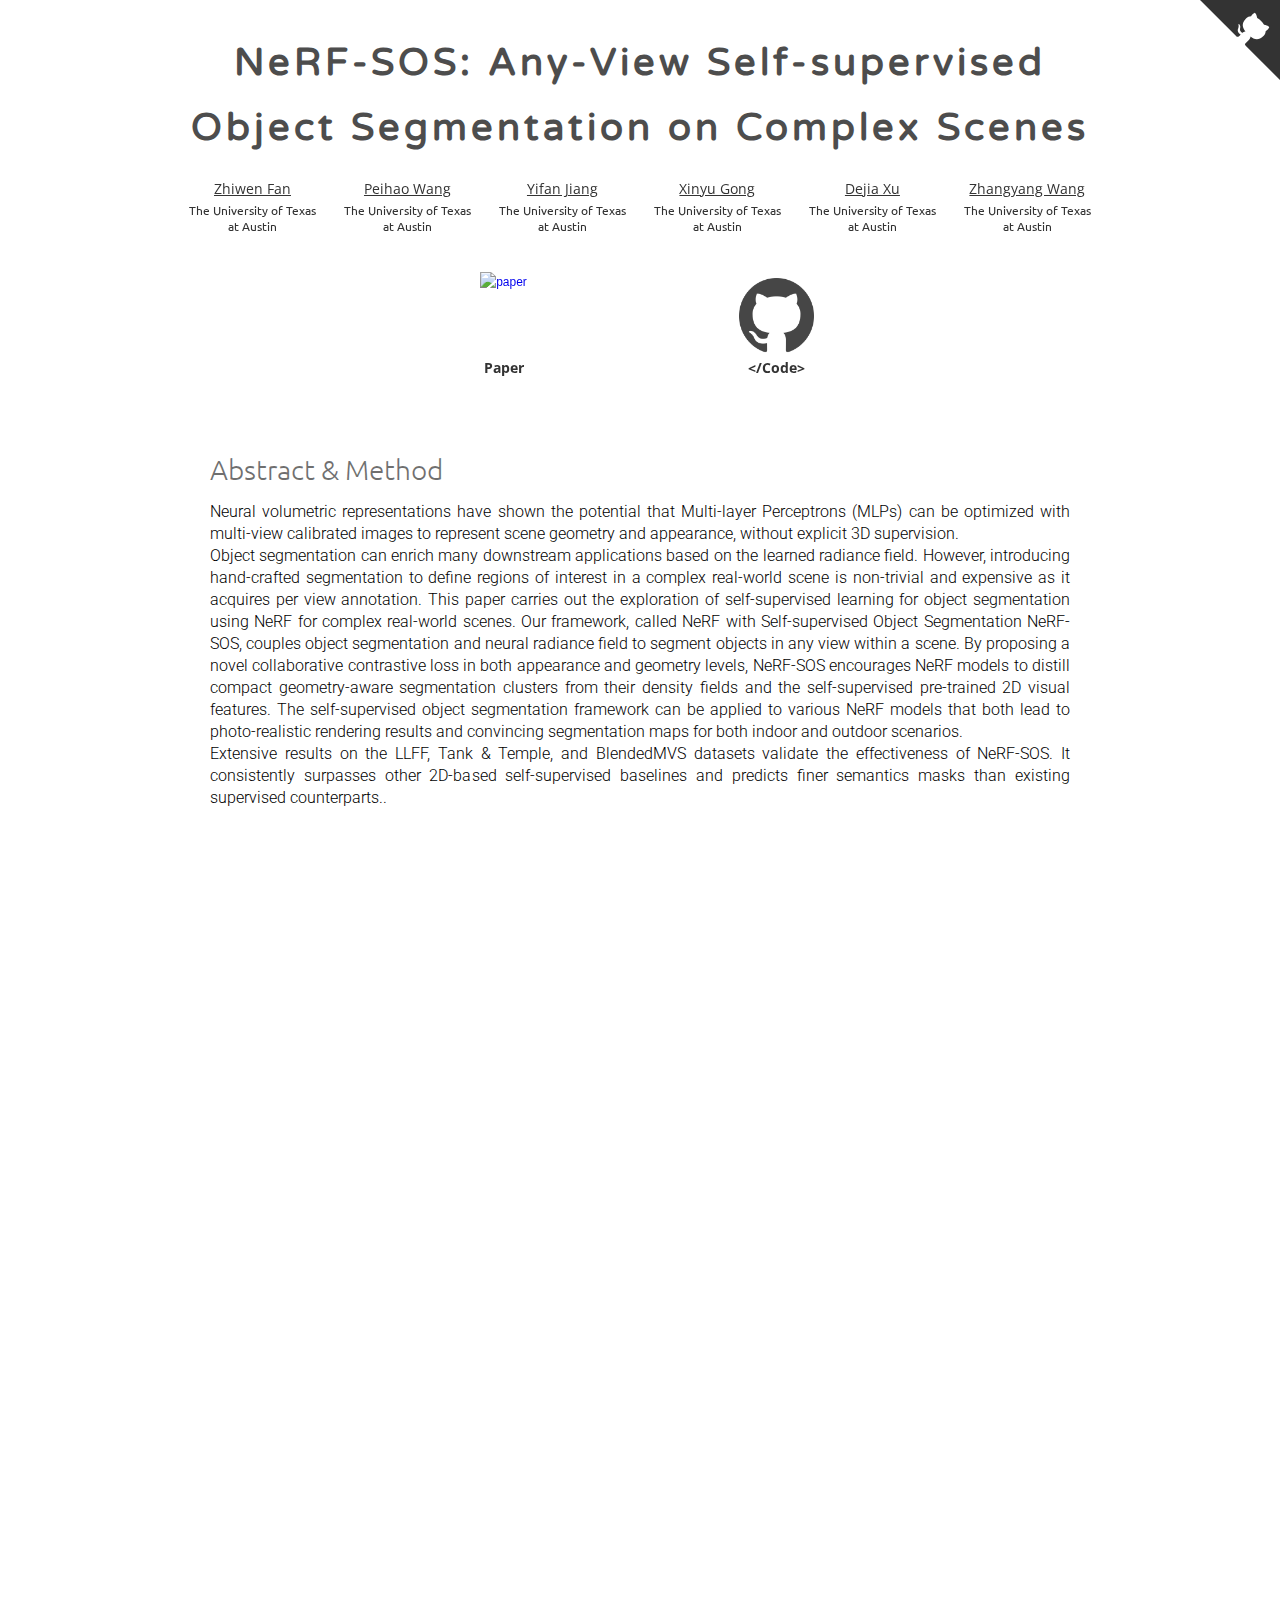
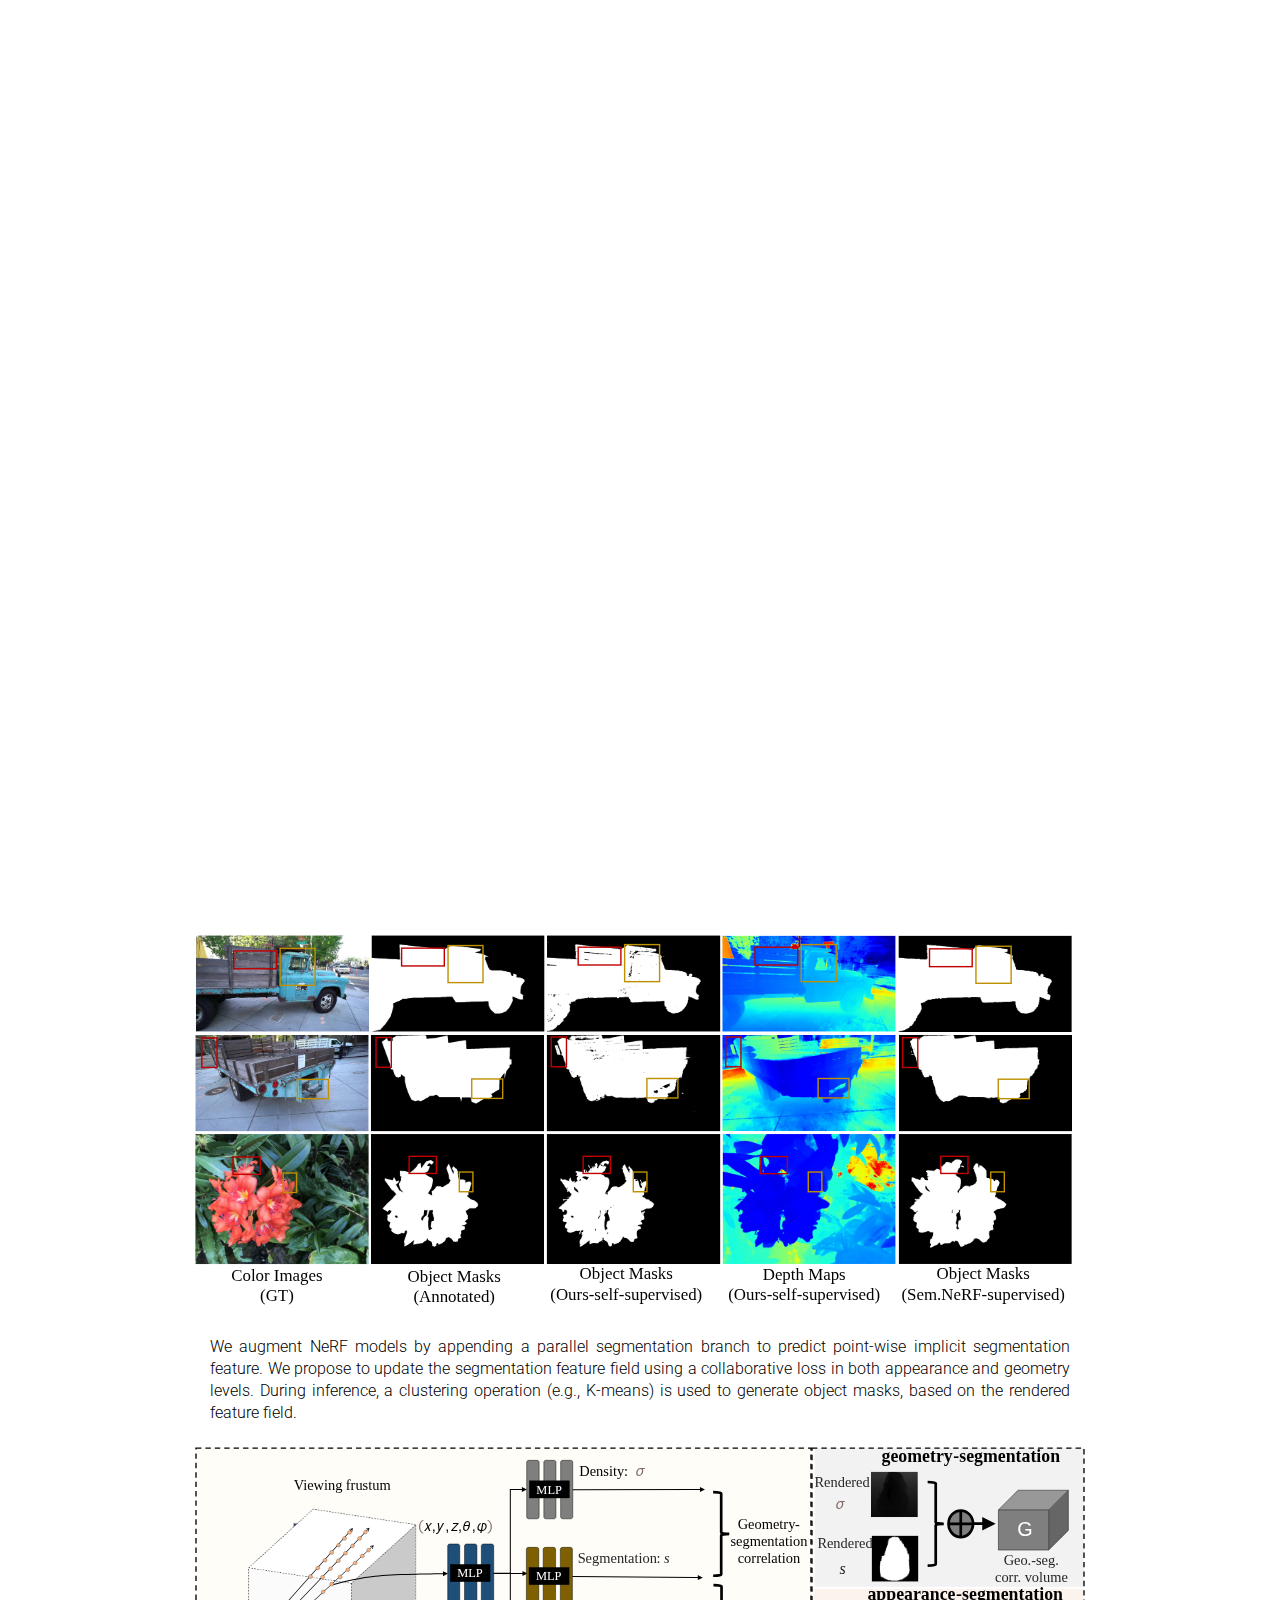
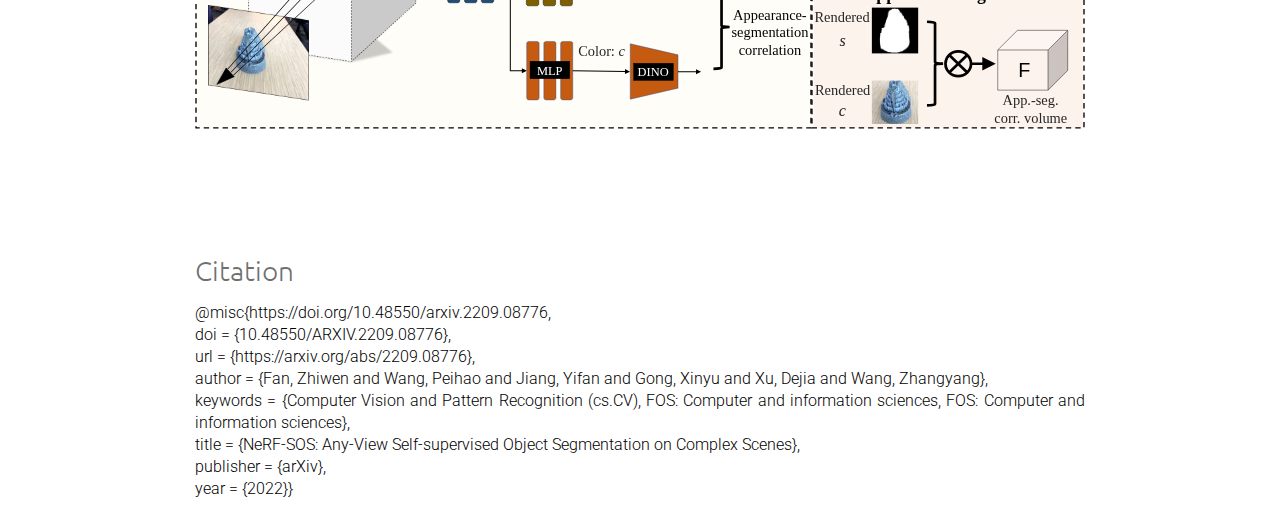
==== index.html @ 66489b27 "Add files via upload" ====
<!DOCTYPE html>
<!-- saved from url=(0034)https://www.matthewtancik.com/nerf -->
<html data-wf-domain="www.matthewtancik.com" data-wf-page="5e6fb768456f961381500a5f"
  data-wf-site="51e0d73d83d06baa7a00000f"
  class="w-mod-js w-mod-ix wf-opensans-n6-active wf-opensans-n8-active wf-opensans-n4-active wf-opensans-n7-active wf-opensans-n3-active wf-ubuntu-n4-active wf-ubuntu-n3-active wf-varelaround-n4-active wf-roboto-n3-active wf-roboto-n4-active wf-lato-n4-active wf-montserrat-n3-active wf-montserrat-n7-active wf-montserrat-n8-active wf-montserrat-n6-active wf-montserrat-n5-active wf-montserrat-n2-active wf-montserrat-n4-active wf-montserrat-n1-active wf-montserrat-n9-active wf-ubuntu-n7-active wf-roboto-n5-active wf-lato-n3-active wf-lato-i4-active wf-lato-i3-active wf-lato-i1-active wf-lato-n1-active wf-opensans-i6-active wf-opensans-i7-active wf-opensans-i3-active wf-opensans-i4-active wf-opensans-i8-active wf-ubuntu-i4-active wf-ubuntu-i7-active wf-ubuntu-i3-active wf-bungeeoutline-n4-active wf-bungeeshade-n4-active wf-ubuntu-i5-active wf-lato-i7-active wf-montserrat-i2-active wf-montserrat-i1-active wf-montserrat-i5-active wf-montserrat-i6-active wf-montserrat-i4-active wf-montserrat-i3-active wf-montserrat-i8-active wf-montserrat-i9-active wf-montserrat-i7-active wf-changaone-i4-active wf-lato-n7-active wf-lato-i9-active wf-lato-n9-active wf-changaone-n4-active wf-ubuntu-n5-active wf-active">

<head>
  <script
    src="https://code.jquery.com/jquery-3.1.1.min.js"
    integrity="sha256-hVVnYaiADRTO2PzUGmuLJr8BLUSjGIZsDYGmIJLv2b8="
    crossorigin="anonymous"></script>
    <script src="https://cdnjs.cloudflare.com/ajax/libs/semantic-ui/2.4.1/semantic.min.js" integrity="sha512-dqw6X88iGgZlTsONxZK9ePmJEFrmHwpuMrsUChjAw1mRUhUITE5QU9pkcSox+ynfLhL15Sv2al5A0LVyDCmtUw==" crossorigin="anonymous" referrerpolicy="no-referrer"></script>
    <link rel="stylesheet" href="https://cdnjs.cloudflare.com/ajax/libs/semantic-ui/2.4.1/semantic.min.css" integrity="sha512-8bHTC73gkZ7rZ7vpqUQThUDhqcNFyYi2xgDgPDHc+GXVGHXq+xPjynxIopALmOPqzo9JZj0k6OqqewdGO3EsrQ==" crossorigin="anonymous" referrerpolicy="no-referrer" />
    <meta http-equiv="Content-Type" content="text/html; charset=UTF-8">
  <style>
    .wf-force-outline-none[tabindex="-1"]:focus {
      outline: none;
    }



  </style>
  <meta property="og:type" content="website">
  <meta content="summary_large_image" name="twitter:card">
  <meta content="width=device-width, initial-scale=1" name="viewport">
  <link href="./NeRF-SOS/matthewtancik.webflow.61cd4525b.min.css" rel="stylesheet"
    type="text/css">
  <script src="./NeRF-SOS/ga.js.下载"></script>
  <script src="./NeRF-SOS/webfont.js.下载" type="text/javascript"></script>
  <link rel="stylesheet" href="./NeRF-SOS/css" media="all">
  <script
    type="text/javascript">WebFont.load({ google: { families: ["Lato:100,100italic,300,300italic,400,400italic,700,700italic,900,900italic", "Montserrat:100,100italic,200,200italic,300,300italic,400,400italic,500,500italic,600,600italic,700,700italic,800,800italic,900,900italic", "Ubuntu:300,300italic,400,400italic,500,500italic,700,700italic", "Open Sans:300,300italic,400,400italic,600,600italic,700,700italic,800,800italic", "Changa One:400,400italic", "Varela Round:400", "Bungee Shade:regular", "Roboto:300,regular,500", "Bungee Outline:regular"] } });</script>
  <!--[if lt IE 9]><script src="https://cdnjs.cloudflare.com/ajax/libs/html5shiv/3.7.3/html5shiv.min.js" type="text/javascript"></script><![endif]-->
  <script
    type="text/javascript">!function (o, c) { var n = c.documentElement, t = " w-mod-"; n.className += t + "js", ("ontouchstart" in o || o.DocumentTouch && c instanceof DocumentTouch) && (n.className += t + "touch") }(window, document);</script>
  <link href="./NeRF-SOS/ut.png"
    rel="shortcut icon" type="image/x-icon">
  <link href="https://y7v4p6k4.ssl.hwcdn.net/51db7fcf29a6f36b2a000001/51e06d302f5394c87600002a_webclip-comet.png"
    rel="apple-touch-icon">
  <script
    type="text/javascript">var _gaq = _gaq || []; _gaq.push(['_setAccount', 'UA-46779055-1'], ['_trackPageview']); (function () { var ga = document.createElement('script'); ga.src = ('https:' == document.location.protocol ? 'https://ssl' : 'http://www') + '.google-analytics.com/ga.js'; var s = document.getElementsByTagName('script')[0]; s.parentNode.insertBefore(ga, s); })();</script>
  <style>
    .wf-loading * {
      opacity: 0;
    }

  </style>

</head>

<body data-new-gr-c-s-check-loaded="14.1052.0" data-gr-ext-installed="">
  <div class="github_logo w-embed"><a href="https://github.com/VITA-Group/NeRF-SOS" class="github-corner"
      aria-label="View source on Github">
      <svg width="80" height="80" viewBox="0 0 250 250"
        style="fill:#333333; color:#fff; position: absolute; top: 0; border: 0; right: 0;" aria-hidden="true">
        <defs>
          <mask id="octomask">
            <path fill="white" d="M0,0 L115,115 L130,115 L142,142 L250,250 L250,0 Z"></path>
            <path fill="black"
              d="M128.3,109.0 C113.8,99.7 119.0,89.6 119.0,89.6 C122.0,82.7 120.5,78.6 120.5,78.6 C119.2,72.0 123.4,76.3 123.4,76.3 C127.3,80.9 125.5,87.3 125.5,87.3 C122.9,97.6 130.6,101.9 134.4,103.2"
              style="transform-origin: 130px 106px;" class="octo-arm"></path>
            <path
              d="M115.0,115.0 C114.9,115.1 118.7,116.5 119.8,115.4 L133.7,101.6 C136.9,99.2 139.9,98.4 142.2,98.6 C133.8,88.0 127.5,74.4 143.8,58.0 C148.5,53.4 154.0,51.2 159.7,51.0 C160.3,49.4 163.2,43.6 171.4,40.1 C171.4,40.1 176.1,42.5 178.8,56.2 C183.1,58.6 187.2,61.8 190.9,65.4 C194.5,69.0 197.7,73.2 200.1,77.6 C213.8,80.2 216.3,84.9 216.3,84.9 C212.7,93.1 206.9,96.0 205.4,96.6 C205.1,102.4 203.0,107.8 198.3,112.5 C181.9,128.9 168.3,122.5 157.7,114.1 C157.9,116.9 156.7,120.9 152.7,124.9 L141.0,136.5 C139.8,137.7 141.6,141.9 141.8,141.8 Z"
              fill="black" class="octo-body"></path>
          </mask>
        </defs>
        <rect class="filler" width="100%" height="100%" mask="url(#octomask)"></rect>
      </svg></a>
    <style>
      .github-corner:hover .octo-arm {
        animation: octocat-wave 560ms ease-in-out
      }

      @keyframes octocat-wave {

        0%,
        100% {
          transform: rotate(0)
        }

        20%,
        60% {
          transform: rotate(-25deg)
        }

        40%,
        80% {
          transform: rotate(10deg)
        }
      }

      @media (max-width:500px) {
        .github-corner:hover .octo-arm {
          animation: none
        }

        .github-corner .octo-arm {
          animation: octocat-wave 560ms ease-in-out
        }
      }
    </style>
  </div>
  <div class="section hero nerf-_v2 wf-section">
    <div class="container-2 nerf_header_v2 w-container">
      <h1 class="nerf_title_v2" style="font-size: 3.2em">NeRF-SOS: Any-View Self-supervised Object Segmentation on Complex Scenes</h1>
    </br>
      <!-- <h1 class="nerf_subheader_v2">NeRF-SOS: Any-View Self-supervised Object Segmentation on Complex Scenes</h1> -->
      <!-- <h1 class="eccv_label">ECCV 2020 Oral - Best Paper Honorable Mention</h1> -->
      <div class="nerf_authors_list_single w-row">
        <div class="w-col w-col-2 w-col-small-4 w-col-tiny-6"><a href="https://zhiwenfan.github.io/" target="_blank"
            class="nerf_authors_v2">Zhiwen Fan<span class="text-span_nerf_star"></span><span
              class="superscript text-span_nerf"></span></a></div>
        <div class="w-col w-col-2 w-col-small-4 w-col-tiny-6"><a href="https://peihaowang.github.io//" target="_blank"
          class="nerf_authors_v2">Peihao Wang<span class="text-span_nerf_star"></span><span
            class="superscript text-span_nerf"></span></a></div>
        <div class="column w-col w-col-2 w-col-small-4 w-col-tiny-6"><a href="https://yifanjiang.net//"
            target="_blank" class="nerf_authors_v2">Yifan Jiang<span class="text-span_nerf_star"></span><span
              class="superscript text-span_nerf"></span></a></div>
        <div class="w-col w-col-2 w-col-small-4 w-col-tiny-6"><a href="https://gongxinyuu.github.io/" target="_blank"
            class="nerf_authors_v2">Xinyu Gong<span class="text-span_nerf"></span><span
              class="superscript"></span></a></div>
        <div class="w-col w-col-2 w-col-small-4 w-col-tiny-6"><a href="https://ir1d.github.io/" target="_blank"
            class="nerf_authors_v2">Dejia Xu<span class="text-span_nerf"></span></a></div>
        <div class="w-col w-col-2 w-col-small-4 w-col-tiny-6"><a
            href="https://vita-group.github.io/" target="_blank"
            class="nerf_authors_v2">Zhangyang Wang<span class="text-span_nerf"></span></a></div>
      </div>
      <div class="columns-6 w-row">
        <div class="nerf_mobile_col_inst w-col w-col-4 w-col-small-4 w-col-tiny-4">
          <div class="nerf_mobile_inst"><span class="text-span_nerf">1 </span>The University of Texas at Austin</div>
        </div>
        <div class="nerf_mobile_col_inst w-col w-col-4 w-col-small-4 w-col-tiny-4">
          <div class="nerf_mobile_inst"><span class="text-span_nerf">2</span> The University of Texas at Austin</div>
        </div>
        <div class="nerf_mobile_col_inst w-col w-col-4 w-col-small-4 w-col-tiny-4">
          <div class="nerf_mobile_inst"><span class="text-span_nerf">3 </span>The University of Texas at Austin</div>
        </div>
      </div>
      <div class="nerf_authors_list_single nerf_authors_affiliation w-row">
        <div class="w-col w-col-2">
          <h1 class="nerf_affiliation_v2">The University of Texas at Austin</h1>
        </div>
        <div class="column w-col w-col-2">
          <h1 class="nerf_affiliation_v2">The University of Texas at Austin</h1>
        </div>
        <div class="w-col w-col-2">
          <h1 class="nerf_affiliation_v2">The University of Texas at Austin</h1>
        </div>
        <div class="w-col w-col-2">
          <h1 class="nerf_affiliation_v2">The University of Texas at Austin</h1>
        </div>
        <div class="w-col w-col-2">
          <h1 class="nerf_affiliation_v2">The University of Texas at Austin</h1>
        </div>
        <div class="w-col w-col-2">
          <h1 class="nerf_affiliation_v2">The University of Texas at Austin</h1>
        </div>
      </div>
      <div class="link_column_nerf_v2 w-row">
        <div class="w-col w-col-6 w-col-small-6 w-col-tiny-6"><a href="https://arxiv.org/abs/2209.08776"
            class="link-block w-inline-block"><img
              src="./NeRF-SOS/5cab99df4998decfbf9e218e_paper-01.png" alt="paper"
              sizes="(max-width: 479px) 12vw, (max-width: 767px) 7vw, (max-width: 991px) 41.8515625px, 56.6953125px"
              srcset="https://uploads-ssl.webflow.com/51e0d73d83d06baa7a00000f/5cab99df4998decfbf9e218e_paper-01-p-500.png 500w, https://uploads-ssl.webflow.com/51e0d73d83d06baa7a00000f/5cab99df4998decfbf9e218e_paper-01.png 672w"
              class="paper_img image-8_nerf"></a></div>
        <div class="w-col w-col-6 w-col-small-6 w-col-tiny-6"><a href="https://github.com/VITA-Group/NeRF-SOS" target="_blank"
            class="link-block w-inline-block"><img
              src="./NeRF-SOS/5cae3b53b42ebb3dd4175a82_68747470733a2f2f7777772e69636f6e66696e6465722e636f6d2f646174612f69636f6e732f6f637469636f6e732f313032342f6d61726b2d6769746875622d3235362e706e67.png"
              alt="paper" class="paper_img image-8 github_icon_nerf_v2"></a></div>
        <!-- <div class="column-2 w-col w-col-4 w-col-small-4 w-col-tiny-4"><a
            href="https://drive.google.com/drive/folders/128yBriW1IG_3NJ5Rp7APSTZsJqdJdfc1?usp=sharing" target="_blank"
            class="link-block w-inline-block"><img
              src="./NeRF-SOS/5e7136849ee3b0a0c6a95151_database.svg" alt="paper"
              class="paper_img image-8_nerf nerf_db_icon"></a></div> -->
      </div>
      <div class="paper_code_nerf w-row">
        <div class="w-col w-col-6 w-col-small-46 w-col-tiny-6">
          <div class="text-block-2"><strong class="bold-text-nerf_v2">Paper</strong></div>
        </div>
        <div class="w-col w-col-6 w-col-small-6 w-col-tiny-6">
          <div class="text-block-2"><strong class="bold-text-nerf_v2">&lt;/Code&gt;</strong></div>
        </div>
        <!-- <div class="w-col w-col-4 w-col-small-4 w-col-tiny-4">
          <div class="text-block-2"><strong class="bold-text-nerf_v2">Data</strong></div>
        </div> -->
      </div>

  <div data-anchor="slide1" class="section nerf_section">
    <div class="w-container" style="margin-top: 3em">
      <h2 class="grey-heading_nerf">Abstract &amp; Method</h2>
      <p class="paragraph-3 nerf_text" style="color:#000000">Neural volumetric representations have shown the potential that Multi-layer Perceptrons (MLPs) can be optimized with multi-view calibrated  images to represent scene geometry and appearance, without explicit 3D supervision. <br>
         Object segmentation can enrich many downstream applications based on the learned radiance field. However, introducing hand-crafted segmentation to define regions of interest in a complex real-world scene is non-trivial and expensive as it acquires per view annotation. This paper carries out the exploration of self-supervised learning for object segmentation using NeRF for complex real-world scenes. Our framework, called NeRF with Self-supervised Object Segmentation NeRF-SOS, couples object segmentation and neural radiance field to segment objects in any view within a scene. By proposing a novel collaborative contrastive loss in both appearance and geometry levels, NeRF-SOS encourages NeRF models to distill compact geometry-aware segmentation clusters from their density fields and the self-supervised pre-trained 2D visual features. The self-supervised object segmentation framework can be applied to various NeRF models that both lead to photo-realistic rendering results and convincing segmentation maps for both indoor and outdoor scenarios.
         <br>
         Extensive results on the LLFF, Tank & Temple, and BlendedMVS datasets validate the effectiveness of NeRF-SOS. It consistently surpasses other 2D-based self-supervised baselines and predicts finer semantics masks than existing supervised counterparts..</p>

          <div class="ui four column grid">
            <div class="row">
              <div class="column"><video
                      src="./NeRF-SOS/videos/flower_rgb.mp4" width="100%"
                      loop autoplay muted playsinline></video></div>
              <div class="column"><video
                      src="./NeRF-SOS/videos/flower_seg.mp4" width="100%"
                      loop autoplay muted playsinline></video></div>
              <div class="column"><video
                      src="./NeRF-SOS/videos/fortress_rgb.mp4" width="100%"
                      loop autoplay muted playsinline></video></div>
              <div class="column"><video
                      src="./NeRF-SOS/videos/fortress_seg.mp4" width="100%"
                      loop autoplay muted playsinline></video></div>
          </div>

          <!-- <div class="ui five column grid">
            <div class="center aligned row" style="font-size: 1.2em;">
                <div class="column" style="color:#000000"><b>Ours</b></div>
                <div class="column" style="color:#000000" >Style3D</div>
                <div class="column" style="color:#000000">Perceptual Loss</div>
                <div class="column" style="color:#000000">MCCNet</div>
                <div class="column" style="color:#000000">ReReVST</div> -->

             <!-- <div class="row">
              <div class="column"><video
                      src="./NeRF-SOS/videos/truck_rgb.mp4" width="100%"
                      loop autoplay muted playsinline></video></div>
              <div class="column"><video
                        src="./NeRF-SOS/videos/truck_seg.mp4" width="100%"
                        loop autoplay muted playsinline></video></div>
            </div> -->
        <!-- </div> -->
          <div class="nerf_pipeline_cols w-col w-col-12 w-col-tiny-tiny-stack"><img
            src="./NeRF-SOS/teaser.svg"
            sizes="(max-width: 479px) 92vw, (max-width: 767px) 94vw, (max-width: 991px) 465.328125px, 606.6640625px"
            alt="" class="nerf_volume_pipeline"></div>

      <p class="paragraph-3 nerf_text" style="color:#000000">We augment NeRF models by appending a parallel segmentation
        branch to predict point-wise implicit segmentation feature. We propose to update the segmentation
        feature field using a collaborative loss in both appearance and geometry levels. During inference, a
        clustering operation (e.g., K-means) is used to generate object masks, based on the rendered feature
        field.</p>
      <div class="columns-5 w-row">
        <div class="nerf_pipeline_cols w-col w-col-12 w-col-tiny-tiny-stack"><img
            src="./NeRF-SOS/arc.svg"
            sizes="(max-width: 679px) 142vw "
            alt="" class="nerf_volume_pipeline"></div>
      </div>
      <!-- <p class="paragraph-3 nerf_text" style="color:#000000">We introduce a Style Implicit Module (SIM) to the ordinary implicit representation, -->
        <!-- and coin the later one as Content Implicit Module (CIM) in our framework. During the training process, the stylized -->
        <!-- information and content scene are encoded as one continuous representation, and then fused by another Amalgamation Module (AM). </p> -->
    </div>
  </div>
  <!-- <div class="white_section_nerf wf-section">
    <div class="w-container">
      <h2 class="grey-heading_nerf" style="margin-top: 3em">Results</h2>
      <p class="paragraph-3 nerf_text nerf_results_text" style="color:#000000">Here are stylization results on NeRF-Synthetic and LLFF datasets.
        We can see NeRF-SOS generates faithful and view-consistent results for new viewpoints, with rich textures across scenes and styles.</p>
      <div>
        <div class="video_class w-embed"><video width="100%" height="100%" muted="" controls="" loop=""
            preload="metadata"
            poster="./NeRF-SOS/overall_poster.png">
            <source
              src="./NeRF-SOS/overall.mp4"
              type="video/mp4">
            Your browser does not support the video tag.
          </video></div>

      </div> -->
    </div>
  </div>


  <div>
    <!-- <h2 class="grey-heading_nerf" style="margin-top: 3em">Comparisons</h2>
    <p class="paragraph-3 nerf_text" style="color:#000000">We provide more detailed comparisons among NeRF-SOS on NeRF, neural radiance based method (e.g. Style3D),
      single-image-based style transfer method (e.g. Perceptual Loss) and video-based methods (e.g. MCCNet and ReReVST).

      We can see that stylizations from image-based methods produce noisy and inconsistent stylization as they transfer styles based on single image.
      Video-based methods generate moderate view-consistency results but failed to generate faithful textures.
      Method in Style3D generates blur results as it still relies on convolution networks (a.k.a. hypernetwork)
      to generate the MLP weights for the subsequent volume rendering.

      Different from our pure implicit-based representation, Style3D requires CNNs and a hypernetwork to generate the model weights,
      which requires a much large storage space than ours (125MB vs. 14MB).</p>
    <div class="ui five column grid">
        <div class="center aligned row" style="font-size: 1.2em;">
            <div class="column" style="color:#000000"><b>Ours</b></div>
            <div class="column" style="color:#000000" >Style3D</div>
            <div class="column" style="color:#000000">Perceptual Loss</div>
            <div class="column" style="color:#000000">MCCNet</div>
            <div class="column" style="color:#000000">ReReVST</div>
        </div>
        <div class="row">
            <div class="column"><video
                    src="./NeRF-SOS/compare/ours_lego_thescream.mp4" width="100%"
                    loop autoplay muted playsinline></video></div>
            <div class="column"><video
              src="./NeRF-SOS/compare/style3d_lego_thescream.mp4" width="100%"
                    loop autoplay muted playsinline></video></div>
            <div class="column"><video
              src="./NeRF-SOS/compare/perceptual_lego_thescream.mp4" width="100%"
                     loop autoplay muted playsinline></video></div>
            <div class="column"><video
              src="./NeRF-SOS/compare/mcc_lego_thescream.mp4" width="100%"
                    loop autoplay muted playsinline></video></div>
            <div class="column"><video
              src="./NeRF-SOS/compare/rere_lego_thescream.mp4" width="100%"
              loop autoplay muted playsinline></video></div>
        </div>
        <div class="row">
          <div class="column"><video
                  src="./NeRF-SOS/compare/ours_mic_starrynight.mp4" width="100%"
                  loop autoplay muted playsinline></video></div>
          <div class="column"><video
            src="./NeRF-SOS/compare/style3d_mic_starrynight.mp4" width="100%"
                  loop autoplay muted playsinline></video></div>
          <div class="column"><video
            src="./NeRF-SOS/compare/perceptual_mic_starrynight.mp4" width="100%"
            loop autoplay muted playsinline></video></div>
          <div class="column"><video
            src="./NeRF-SOS/compare/mcc_mic_starrynight.mp4" width="100%"
                  loop autoplay muted playsinline></video></div>
          <div class="column"><video
            src="./NeRF-SOS/compare/rere_mic_starrynight.mp4" width="100%"
                    loop autoplay muted playsinline></video></div>
      </div>

      <div class="row">
        <div class="column"><video
                src="./NeRF-SOS/compare/ours_chair_rainprincess.mp4" width="100%"
                loop autoplay muted playsinline></video></div>
        <div class="column"><video
          src="./NeRF-SOS/compare/style3d_chair_rainprincess.mp4" width="100%"
                loop autoplay muted playsinline></video></div>
        <div class="column"><video
          src="./NeRF-SOS/compare/perceptual_chair_rainprincess.mp4" width="100%"
                 loop autoplay muted playsinline></video></div>
        <div class="column"><video
          src="./NeRF-SOS/compare/mcc_chair_rainprincess.mp4" width="100%"
                loop autoplay muted playsinline></video></div>
        <div class="column"><video
          src="./NeRF-SOS/compare/rere_chair_rainprincess.mp4" width="100%"
                  loop autoplay muted playsinline></video></div>
    </div>

    <div class="row">
      <div class="column"><video
              src="./NeRF-SOS/compare/ours_room_thescream.mp4" width="100%"
              loop autoplay muted playsinline></video></div>
      <div class="column"><video
        src="./NeRF-SOS/compare/style3d_room_thescream.mp4" width="100%"
              loop autoplay muted playsinline></video></div>
      <div class="column"><video
        src="./NeRF-SOS/compare/perceptual_room_thescream.mp4" width="100%"
               loop autoplay muted playsinline></video></div>
      <div class="column"><video
        src="./NeRF-SOS/compare/mcc_room_thescream.mp4" width="100%"
              loop autoplay muted playsinline></video></div>
      <div class="column"><video
        src="./NeRF-SOS/compare/rere_room_thescream.mp4" width="100%"
                loop autoplay muted playsinline></video></div>
  </div>

    </div> -->
</div>

  <div class="white_section_nerf wf-section">
    <div class="citation w-container"  style="margin-top: 3em">
      <h2 class="grey-heading_nerf">Citation</h2>
      <p class="paragraph-3 nerf_text" style="color:#000000">@misc{https://doi.org/10.48550/arxiv.2209.08776,<br>
        doi = {10.48550/ARXIV.2209.08776},<br>

        url = {https://arxiv.org/abs/2209.08776},<br>

        author = {Fan, Zhiwen and Wang, Peihao and Jiang, Yifan and Gong, Xinyu and Xu, Dejia and Wang, Zhangyang},<br>

        keywords = {Computer Vision and Pattern Recognition (cs.CV), FOS: Computer and information sciences, FOS: Computer and information sciences},<br>

        title = {NeRF-SOS: Any-View Self-supervised Object Segmentation on Complex Scenes},<br>

        publisher = {arXiv},<br>

        year = {2022}}</p>

    </div>
  </div>
  <script src="./NeRF-SOS/jquery-3.5.1.min.dc5e7f18c8.js.下载" type="text/javascript"
    integrity="sha256-9/aliU8dGd2tb6OSsuzixeV4y/faTqgFtohetphbbj0=" crossorigin="anonymous"></script>
  <script src="./NeRF-SOS/webflow.7986b1b33.js.下载" type="text/javascript"></script>
  <!--[if lte IE 9]><script src="//cdnjs.cloudflare.com/ajax/libs/placeholders/3.0.2/placeholders.min.js"></script><![endif]-->
  <!-- <gdiv class="ginger-extension-writer" style="display: none;">
    <gdiv class="ginger-extension-writer-frame"><iframe src="./NeRF-SOS/index.html"></iframe>
    </gdiv>
  </gdiv> -->
</body>
<grammarly-desktop-integration data-grammarly-shadow-root="true"></grammarly-desktop-integration>

</html>
---- NeRF-SOS/matthewtancik.webflow.61cd4525b.min.css ----
html{font-family:sans-serif;-ms-text-size-adjust:100%;-webkit-text-size-adjust:100%;height:100%}article,aside,details,figcaption,figure,footer,header,hgroup,main,menu,nav,section,summary{display:block}audio,canvas,progress,video{display:inline-block;vertical-align:baseline}audio:not([controls]){display:none;height:0}[hidden],template{display:none}a{background-color:transparent}a:active,a:hover{outline:0}abbr[title]{border-bottom:1px dotted}b,optgroup,strong{font-weight:700}dfn{font-style:italic}mark{background:#ff0;color:#000}small{font-size:80%}sub,sup{font-size:75%;line-height:0;position:relative;vertical-align:baseline}sup{top:-.5em}sub{bottom:-.25em}img{border:0;display:inline-block;height:auto;max-width:100%;margin-bottom:20px;vertical-align:middle}svg:not(:root){overflow:hidden}hr{box-sizing:content-box;height:0}pre,textarea{overflow:auto}code,kbd,pre,samp{font-family:monospace,monospace;font-size:1em}button,input,optgroup,select,textarea{color:inherit;font:inherit;margin:0}button{overflow:visible}button,select{text-transform:none}button[disabled],html input[disabled]{cursor:default}button::-moz-focus-inner,input::-moz-focus-inner{border:0;padding:0}input{line-height:normal}input[type=checkbox],input[type=radio]{box-sizing:border-box;padding:0}input[type=number]::-webkit-inner-spin-button,input[type=number]::-webkit-outer-spin-button{height:auto}input[type=search]{-webkit-appearance:none}input[type=search]::-webkit-search-cancel-button,input[type=search]::-webkit-search-decoration{-webkit-appearance:none}legend{border:0;padding:0}table{border-collapse:collapse;border-spacing:0}td,th{padding:0}@font-face{font-family:webflow-icons;src:url("[data-uri]") format('truetype');font-weight:400;font-style:normal}[class*=" w-icon-"],[class^=w-icon-]{font-family:webflow-icons!important;speak:none;font-style:normal;font-weight:400;font-variant:normal;text-transform:none;line-height:1;-webkit-font-smoothing:antialiased;-moz-osx-font-smoothing:grayscale}.w-icon-slider-right:before{content:"\e600"}.w-icon-slider-left:before{content:"\e601"}.w-icon-nav-menu:before{content:"\e602"}.w-icon-arrow-down:before,.w-icon-dropdown-toggle:before{content:"\e603"}.w-icon-file-upload-remove:before{content:"\e900"}.w-icon-file-upload-icon:before{content:"\e903"}*{-webkit-box-sizing:border-box;-moz-box-sizing:border-box;box-sizing:border-box}html.w-mod-touch *{background-attachment:scroll!important}.w-block{display:block}.w-inline-block{max-width:100%;display:inline-block}.w-clearfix:after,.w-clearfix:before{content:" ";display:table;grid-column-start:1;grid-row-start:1;grid-column-end:2;grid-row-end:2}.w-clearfix:after{clear:both}.w-hidden{display:none}.w-button{display:inline-block;padding:9px 15px;background-color:#3898ec;color:#fff;border:0;line-height:inherit;text-decoration:none;cursor:pointer;border-radius:0}input.w-button{-webkit-appearance:button}html[data-w-dynpage] [data-w-cloak]{color:transparent!important}.w-webflow-badge,.w-webflow-badge *{position:static;left:auto;top:auto;right:auto;bottom:auto;z-index:auto;display:block;visibility:visible;overflow:visible;overflow-x:visible;overflow-y:visible;box-sizing:border-box;width:auto;height:auto;max-height:none;max-width:none;min-height:0;min-width:0;margin:0;padding:0;float:none;clear:none;border:0 transparent;border-radius:0;background:0 0;box-shadow:none;opacity:1;transform:none;transition:none;direction:ltr;font-family:inherit;font-weight:inherit;color:inherit;font-size:inherit;line-height:inherit;font-style:inherit;font-variant:inherit;text-align:inherit;letter-spacing:inherit;text-decoration:inherit;text-indent:0;text-transform:inherit;list-style-type:disc;text-shadow:none;font-smoothing:auto;vertical-align:baseline;cursor:inherit;white-space:inherit;word-break:normal;word-spacing:normal;word-wrap:normal}.w-webflow-badge{position:fixed!important;display:inline-block!important;visibility:visible!important;z-index:2147483647!important;top:auto!important;right:12px!important;bottom:12px!important;left:auto!important;color:#aaadb0!important;background-color:#fff!important;border-radius:3px!important;padding:6px 8px 6px 6px!important;font-size:12px!important;opacity:1!important;line-height:14px!important;text-decoration:none!important;transform:none!important;margin:0!important;width:auto!important;height:auto!important;overflow:visible!important;white-space:nowrap;box-shadow:0 0 0 1px rgba(0,0,0,.1),0 1px 3px rgba(0,0,0,.1);cursor:pointer}.w-webflow-badge>img{display:inline-block!important;visibility:visible!important;opacity:1!important;vertical-align:middle!important}h1,h2,h3,h4,h5,h6{font-weight:700;margin-bottom:10px}blockquote{margin:0 0 10px;padding:10px 20px;border-left:5px solid #e2e2e2;font-size:18px;line-height:22px}figure{margin:0 0 10px}figcaption{margin-top:5px;text-align:center}ol,ul{margin-top:0;margin-bottom:10px;padding-left:40px}.w-list-unstyled{padding-left:0;list-style:none}.w-embed:after,.w-embed:before{content:" ";display:table;grid-column-start:1;grid-row-start:1;grid-column-end:2;grid-row-end:2}.w-embed:after{clear:both}.w-video{width:100%;position:relative;padding:0}.w-video embed,.w-video iframe,.w-video object{position:absolute;top:0;left:0;width:100%;height:100%;border:none}fieldset{padding:0;margin:0;border:0}button,html input[type=button],input[type=reset]{-webkit-appearance:button;border:0;cursor:pointer;-webkit-appearance:button}.w-form{margin:0 0 15px}.w-form-done{display:none;padding:20px;text-align:center;background-color:#ddd}.w-form-fail{display:none;margin-top:10px;padding:10px;background-color:#ffdede}label{display:block;margin-bottom:5px;font-weight:700}.w-input,.w-select{display:block;width:100%;height:38px;padding:8px 12px;margin-bottom:10px;font-size:14px;line-height:1.42857143;color:#333;vertical-align:middle;background-color:#fff;border:1px solid #ccc}.w-input:-moz-placeholder,.w-select:-moz-placeholder{color:#999}.w-input::-moz-placeholder,.w-select::-moz-placeholder{color:#999;opacity:1}.w-input:-ms-input-placeholder,.w-select:-ms-input-placeholder{color:#999}.w-input::-webkit-input-placeholder,.w-select::-webkit-input-placeholder{color:#999}.w-input:focus,.w-select:focus{border-color:#3898ec;outline:0}.w-input[disabled],.w-input[readonly],.w-select[disabled],.w-select[readonly],fieldset[disabled] .w-input,fieldset[disabled] .w-select{cursor:not-allowed;background-color:#eee}textarea.w-input,textarea.w-select{height:auto}.w-select{background-color:#f3f3f3}.w-select[multiple]{height:auto}.w-form-label{display:inline-block;cursor:pointer;font-weight:400;margin-bottom:0}.w-radio{display:block;margin-bottom:5px;padding-left:20px}.w-radio:after,.w-radio:before{content:" ";display:table;grid-column-start:1;grid-row-start:1;grid-column-end:2;grid-row-end:2}.w-radio:after{clear:both}.w-radio-input{margin:3px 0 0 -20px;line-height:normal;float:left}.w-file-upload{display:block;margin-bottom:10px}.w-file-upload-input{width:.1px;height:.1px;opacity:0;overflow:hidden;position:absolute;z-index:-100}.w-file-upload-default,.w-file-upload-success,.w-file-upload-uploading{display:inline-block;color:#333}.w-file-upload-error{display:block;margin-top:10px}.w-file-upload-default.w-hidden,.w-file-upload-error.w-hidden,.w-file-upload-success.w-hidden,.w-file-upload-uploading.w-hidden{display:none}.w-file-upload-uploading-btn{display:flex;font-size:14px;font-weight:400;cursor:pointer;margin:0;padding:8px 12px;border:1px solid #ccc;background-color:#fafafa}.w-file-upload-file{display:flex;flex-grow:1;justify-content:space-between;margin:0;padding:8px 9px 8px 11px;border:1px solid #ccc;background-color:#fafafa}.w-file-upload-file-name{font-size:14px;font-weight:400;display:block}.w-file-remove-link{margin-top:3px;margin-left:10px;width:auto;height:auto;padding:3px;display:block;cursor:pointer}.w-icon-file-upload-remove{margin:auto;font-size:10px}.w-file-upload-error-msg{display:inline-block;color:#ea384c;padding:2px 0}.w-file-upload-info{display:inline-block;line-height:38px;padding:0 12px}.w-file-upload-label{display:inline-block;font-size:14px;font-weight:400;cursor:pointer;margin:0;padding:8px 12px;border:1px solid #ccc;background-color:#fafafa}.w-icon-file-upload-icon,.w-icon-file-upload-uploading{display:inline-block;margin-right:8px;width:20px}.w-icon-file-upload-uploading{height:20px}.w-container{margin-left:auto;margin-right:auto;max-width:940px}.w-container:after,.w-container:before{content:" ";display:table;grid-column-start:1;grid-row-start:1;grid-column-end:2;grid-row-end:2}.w-container:after{clear:both}.w-container .w-row{margin-left:-10px;margin-right:-10px}.w-row:after,.w-row:before{content:" ";display:table;grid-column-start:1;grid-row-start:1;grid-column-end:2;grid-row-end:2}.w-row:after{clear:both}.w-row .w-row{margin-left:0;margin-right:0}.w-col{position:relative;float:left;width:100%;min-height:1px;padding-left:10px;padding-right:10px}.w-col .w-col{padding-left:0;padding-right:0}.w-col-1{width:8.33333333%}.w-col-2{width:16.66666667%}.w-col-3{width:25%}.w-col-4{width:33.33333333%}.w-col-5{width:41.66666667%}.w-col-6{width:50%}.w-col-7{width:58.33333333%}.w-col-8{width:66.66666667%}.w-col-9{width:75%}.w-col-10{width:83.33333333%}.w-col-11{width:91.66666667%}.w-col-12{width:100%}.w-hidden-main{display:none!important}@media screen and (max-width:991px){.w-container{max-width:728px}.w-hidden-main{display:inherit!important}.w-hidden-medium{display:none!important}.w-col-medium-1{width:8.33333333%}.w-col-medium-2{width:16.66666667%}.w-col-medium-3{width:25%}.w-col-medium-4{width:33.33333333%}.w-col-medium-5{width:41.66666667%}.w-col-medium-6{width:50%}.w-col-medium-7{width:58.33333333%}.w-col-medium-8{width:66.66666667%}.w-col-medium-9{width:75%}.w-col-medium-10{width:83.33333333%}.w-col-medium-11{width:91.66666667%}.w-col-medium-12{width:100%}.w-col-stack{width:100%;left:auto;right:auto}}@media screen and (max-width:767px){.w-hidden-main,.w-hidden-medium{display:inherit!important}.w-hidden-small{display:none!important}.w-container .w-row,.w-row{margin-left:0;margin-right:0}.w-col{width:100%;left:auto;right:auto}.w-col-small-1{width:8.33333333%}.w-col-small-2{width:16.66666667%}.w-col-small-3{width:25%}.w-col-small-4{width:33.33333333%}.w-col-small-5{width:41.66666667%}.w-col-small-6{width:50%}.w-col-small-7{width:58.33333333%}.w-col-small-8{width:66.66666667%}.w-col-small-9{width:75%}.w-col-small-10{width:83.33333333%}.w-col-small-11{width:91.66666667%}.w-col-small-12{width:100%}}@media screen and (max-width:479px){.w-container{max-width:none}.w-hidden-main,.w-hidden-medium,.w-hidden-small{display:inherit!important}.w-hidden-tiny{display:none!important}.w-col{width:100%}.w-col-tiny-1{width:8.33333333%}.w-col-tiny-2{width:16.66666667%}.w-col-tiny-3{width:25%}.w-col-tiny-4{width:33.33333333%}.w-col-tiny-5{width:41.66666667%}.w-col-tiny-6{width:50%}.w-col-tiny-7{width:58.33333333%}.w-col-tiny-8{width:66.66666667%}.w-col-tiny-9{width:75%}.w-col-tiny-10{width:83.33333333%}.w-col-tiny-11{width:91.66666667%}.w-col-tiny-12{width:100%}}.w-widget{position:relative}.w-widget-map{width:100%;height:400px}.w-widget-map label{width:auto;display:inline}.w-widget-map img{max-width:inherit}.w-widget-map .gm-style-iw{text-align:center}.w-widget-map .gm-style-iw>button{display:none!important}.w-widget-twitter{overflow:hidden}.w-widget-twitter-count-shim{display:inline-block;vertical-align:top;position:relative;width:28px;height:20px;text-align:center;background:#fff;border:1px solid #758696;border-radius:3px}.w-widget-twitter-count-shim *{pointer-events:none;-webkit-user-select:none;-moz-user-select:none;-ms-user-select:none;user-select:none}.w-widget-twitter-count-shim .w-widget-twitter-count-inner{position:relative;font-size:15px;line-height:12px;text-align:center;color:#999;font-family:serif}.w-widget-twitter-count-shim .w-widget-twitter-count-clear{position:relative;display:block}.w-widget-twitter-count-shim.w--large{width:36px;height:28px}.w-widget-twitter-count-shim.w--large .w-widget-twitter-count-inner{font-size:18px;line-height:18px}.w-widget-twitter-count-shim:not(.w--vertical){margin-left:5px;margin-right:8px}.w-widget-twitter-count-shim:not(.w--vertical).w--large{margin-left:6px}.w-widget-twitter-count-shim:not(.w--vertical):after,.w-widget-twitter-count-shim:not(.w--vertical):before{top:50%;left:0;border:solid transparent;content:" ";height:0;width:0;position:absolute;pointer-events:none}.w-widget-twitter-count-shim:not(.w--vertical):before{border-color:rgba(117,134,150,0);border-right-color:#5d6c7b;border-width:4px;margin-left:-9px;margin-top:-4px}.w-widget-twitter-count-shim:not(.w--vertical).w--large:before{border-width:5px;margin-left:-10px;margin-top:-5px}.w-widget-twitter-count-shim:not(.w--vertical):after{border-color:rgba(255,255,255,0);border-right-color:#fff;border-width:4px;margin-left:-8px;margin-top:-4px}.w-widget-twitter-count-shim:not(.w--vertical).w--large:after{border-width:5px;margin-left:-9px;margin-top:-5px}.w-widget-twitter-count-shim.w--vertical{width:61px;height:33px;margin-bottom:8px}.w-widget-twitter-count-shim.w--vertical:after,.w-widget-twitter-count-shim.w--vertical:before{top:100%;left:50%;border:solid transparent;content:" ";height:0;width:0;position:absolute;pointer-events:none}.w-widget-twitter-count-shim.w--vertical:before{border-color:rgba(117,134,150,0);border-top-color:#5d6c7b;border-width:5px;margin-left:-5px}.w-widget-twitter-count-shim.w--vertical:after{border-color:rgba(255,255,255,0);border-top-color:#fff;border-width:4px;margin-left:-4px}.w-widget-twitter-count-shim.w--vertical .w-widget-twitter-count-inner{font-size:18px;line-height:22px}.w-widget-twitter-count-shim.w--vertical.w--large{width:76px}.w-background-video{position:relative;overflow:hidden;height:500px;color:#fff}.w-background-video>video{background-size:cover;background-position:50% 50%;position:absolute;margin:auto;width:100%;height:100%;right:-100%;bottom:-100%;top:-100%;left:-100%;object-fit:cover;z-index:-100}.w-background-video>video::-webkit-media-controls-start-playback-button{display:none!important;-webkit-appearance:none}.w-slider{position:relative;height:300px;text-align:center;background:#ddd;clear:both;-webkit-tap-highlight-color:transparent;tap-highlight-color:rgba(0,0,0,0)}.w-slider-mask{position:relative;display:block;overflow:hidden;z-index:1;left:0;right:0;height:100%;white-space:nowrap}.w-slide{position:relative;display:inline-block;vertical-align:top;width:100%;height:100%;white-space:normal;text-align:left}.w-slider-nav{position:absolute;z-index:2;top:auto;right:0;bottom:0;left:0;margin:auto;padding-top:10px;height:40px;text-align:center;-webkit-tap-highlight-color:transparent;tap-highlight-color:rgba(0,0,0,0)}.w-slider-nav.w-round>div{border-radius:100%}.w-slider-nav.w-num>div{width:auto;height:auto;padding:.2em .5em;font-size:inherit;line-height:inherit}.w-slider-nav.w-shadow>div{box-shadow:0 0 3px rgba(51,51,51,.4)}.w-slider-nav-invert{color:#fff}.w-slider-nav-invert>div{background-color:rgba(34,34,34,.4)}.w-slider-nav-invert>div.w-active{background-color:#222}.w-slider-dot{position:relative;display:inline-block;width:1em;height:1em;background-color:rgba(255,255,255,.4);cursor:pointer;margin:0 3px .5em;transition:background-color .1s,color .1s}.w-slider-dot.w-active{background-color:#fff}.w-slider-dot:focus{outline:0;box-shadow:0 0 0 2px #fff}.w-slider-dot:focus.w-active{box-shadow:none}.w-slider-arrow-left,.w-slider-arrow-right{position:absolute;width:80px;top:0;right:0;bottom:0;left:0;margin:auto;cursor:pointer;overflow:hidden;color:#fff;font-size:40px;-webkit-tap-highlight-color:transparent;tap-highlight-color:rgba(0,0,0,0);-webkit-user-select:none;-moz-user-select:none;-ms-user-select:none;user-select:none}.w-slider-arrow-left [class*=' w-icon-'],.w-slider-arrow-left [class^=w-icon-],.w-slider-arrow-right [class*=' w-icon-'],.w-slider-arrow-right [class^=w-icon-]{position:absolute}.w-slider-arrow-left:focus,.w-slider-arrow-right:focus{outline:0}.w-slider-arrow-left{z-index:3;right:auto}.w-slider-arrow-right{z-index:4;left:auto}.w-icon-slider-left,.w-icon-slider-right{top:0;right:0;bottom:0;left:0;margin:auto;width:1em;height:1em}.w-slider-aria-label{border:0;clip:rect(0 0 0 0);height:1px;margin:-1px;overflow:hidden;padding:0;position:absolute;width:1px}.w-slider-force-show{display:block!important}.w-dropdown{display:inline-block;position:relative;text-align:left;margin-left:auto;margin-right:auto;z-index:900}.w-dropdown-btn,.w-dropdown-link,.w-dropdown-toggle{position:relative;vertical-align:top;text-decoration:none;color:#222;padding:20px;text-align:left;margin-left:auto;margin-right:auto;white-space:nowrap}.w-dropdown-toggle{-webkit-user-select:none;-moz-user-select:none;-ms-user-select:none;user-select:none;display:inline-block;cursor:pointer;padding-right:40px}.w-dropdown-toggle:focus{outline:0}.w-icon-dropdown-toggle{position:absolute;top:0;right:0;bottom:0;margin:auto 20px auto auto;width:1em;height:1em}.w-dropdown-list{position:absolute;background:#ddd;display:none;min-width:100%}.w-dropdown-list.w--open{display:block}.w-dropdown-link{padding:10px 20px;display:block;color:#222}.w-dropdown-link.w--current{color:#0082f3}.w-dropdown-link:focus{outline:0}@media screen and (max-width:767px){.w-nav-brand{padding-left:10px}}.w-lightbox-backdrop{cursor:auto;font-style:normal;font-variant:normal;letter-spacing:normal;list-style:disc;text-indent:0;text-shadow:none;text-transform:none;visibility:visible;white-space:normal;word-break:normal;word-spacing:normal;word-wrap:normal;position:fixed;top:0;right:0;bottom:0;left:0;color:#fff;font-family:"Helvetica Neue",Helvetica,Ubuntu,"Segoe UI",Verdana,sans-serif;font-size:17px;line-height:1.2;font-weight:300;text-align:center;background:rgba(0,0,0,.9);z-index:2000;outline:0;opacity:0;-webkit-user-select:none;-moz-user-select:none;-ms-user-select:none;-webkit-tap-highlight-color:transparent;-webkit-transform:translate(0,0)}.w-lightbox-backdrop,.w-lightbox-container{height:100%;overflow:auto;-webkit-overflow-scrolling:touch}.w-lightbox-content{position:relative;height:100vh;overflow:hidden}.w-lightbox-view{position:absolute;width:100vw;height:100vh;opacity:0}.w-lightbox-view:before{content:"";height:100vh}.w-lightbox-group,.w-lightbox-group .w-lightbox-view,.w-lightbox-group .w-lightbox-view:before{height:86vh}.w-lightbox-frame,.w-lightbox-view:before{display:inline-block;vertical-align:middle}.w-lightbox-figure{position:relative;margin:0}.w-lightbox-group .w-lightbox-figure{cursor:pointer}.w-lightbox-img{width:auto;height:auto;max-width:none}.w-lightbox-image{display:block;float:none;max-width:100vw;max-height:100vh}.w-lightbox-group .w-lightbox-image{max-height:86vh}.w-lightbox-caption{position:absolute;right:0;bottom:0;left:0;padding:.5em 1em;background:rgba(0,0,0,.4);text-align:left;text-overflow:ellipsis;white-space:nowrap;overflow:hidden}.w-lightbox-embed{position:absolute;top:0;right:0;bottom:0;left:0;width:100%;height:100%}.w-lightbox-control{position:absolute;top:0;width:4em;background-size:24px;background-repeat:no-repeat;background-position:center;cursor:pointer;-webkit-transition:.3s;transition:.3s}.w-lightbox-left{display:none;bottom:0;left:0;background-image:url("[data-uri]")}.w-lightbox-right{display:none;right:0;bottom:0;background-image:url("[data-uri]")}.w-lightbox-close{right:0;height:2.6em;background-image:url("[data-uri]");background-size:18px}.w-lightbox-strip{position:absolute;bottom:0;left:0;right:0;padding:0 1vh;line-height:0;white-space:nowrap;overflow-x:auto;overflow-y:hidden}.w-lightbox-item{display:inline-block;width:10vh;padding:2vh 1vh;box-sizing:content-box;cursor:pointer;-webkit-transform:translate3d(0,0,0)}.w-lightbox-active{opacity:.3}.w-lightbox-thumbnail{position:relative;height:10vh;background:#222;overflow:hidden}.w-lightbox-thumbnail-image{position:absolute;top:0;left:0}.w-lightbox-thumbnail .w-lightbox-tall{top:50%;width:100%;-webkit-transform:translate(0,-50%);-ms-transform:translate(0,-50%);transform:translate(0,-50%)}.w-lightbox-thumbnail .w-lightbox-wide{left:50%;height:100%;-webkit-transform:translate(-50%,0);-ms-transform:translate(-50%,0);transform:translate(-50%,0)}.w-lightbox-spinner{position:absolute;top:50%;left:50%;box-sizing:border-box;width:40px;height:40px;margin-top:-20px;margin-left:-20px;border:5px solid rgba(0,0,0,.4);border-radius:50%;-webkit-animation:.8s linear infinite spin;animation:.8s linear infinite spin}.w-lightbox-spinner:after{content:"";position:absolute;top:-4px;right:-4px;bottom:-4px;left:-4px;border:3px solid transparent;border-bottom-color:#fff;border-radius:50%}.w-lightbox-hide{display:none}.w-lightbox-noscroll{overflow:hidden}@media (min-width:768px){.w-lightbox-content{height:96vh;margin-top:2vh}.w-lightbox-view,.w-lightbox-view:before{height:96vh}.w-lightbox-group,.w-lightbox-group .w-lightbox-view,.w-lightbox-group .w-lightbox-view:before{height:84vh}.w-lightbox-image{max-width:96vw;max-height:96vh}.w-lightbox-group .w-lightbox-image{max-width:82.3vw;max-height:84vh}.w-lightbox-left,.w-lightbox-right{display:block;opacity:.5}.w-lightbox-close{opacity:.8}.w-lightbox-control:hover{opacity:1}}.w-lightbox-inactive,.w-lightbox-inactive:hover{opacity:0}.w-richtext:after,.w-richtext:before{content:" ";display:table;grid-column-start:1;grid-row-start:1;grid-column-end:2;grid-row-end:2}.w-richtext:after{clear:both}.w-richtext[contenteditable=true]:after,.w-richtext[contenteditable=true]:before{white-space:initial}.w-richtext ol,.w-richtext ul{overflow:hidden}.w-richtext .w-richtext-figure-selected.w-richtext-figure-type-image div,.w-richtext .w-richtext-figure-selected.w-richtext-figure-type-video div:after,.w-richtext .w-richtext-figure-selected[data-rt-type=image] div,.w-richtext .w-richtext-figure-selected[data-rt-type=video] div:after{outline:#2895f7 solid 2px}.w-richtext figure.w-richtext-figure-type-video>div:after,.w-richtext figure[data-rt-type=video]>div:after{content:'';position:absolute;display:none;left:0;top:0;right:0;bottom:0}.w-richtext figure{position:relative;max-width:60%}.w-richtext figure>div:before{cursor:default!important}.w-richtext figure img{width:100%}.w-richtext figure figcaption.w-richtext-figcaption-placeholder{opacity:.6}.w-richtext figure div{font-size:0;color:transparent}.w-richtext figure.w-richtext-figure-type-image,.w-richtext figure[data-rt-type=image]{display:table}.w-richtext figure.w-richtext-figure-type-image>div,.w-richtext figure[data-rt-type=image]>div{display:inline-block}.w-richtext figure.w-richtext-figure-type-image>figcaption,.w-richtext figure[data-rt-type=image]>figcaption{display:table-caption;caption-side:bottom}.w-richtext figure.w-richtext-figure-type-video,.w-richtext figure[data-rt-type=video]{width:60%;height:0}.w-richtext figure.w-richtext-figure-type-video iframe,.w-richtext figure[data-rt-type=video] iframe{position:absolute;top:0;left:0;width:100%;height:100%}.w-richtext figure.w-richtext-figure-type-video>div,.w-richtext figure[data-rt-type=video]>div{width:100%}.w-richtext figure.w-richtext-align-center{margin-right:auto;margin-left:auto;clear:both}.w-richtext figure.w-richtext-align-center.w-richtext-figure-type-image>div,.w-richtext figure.w-richtext-align-center[data-rt-type=image]>div{max-width:100%}.w-richtext figure.w-richtext-align-normal{clear:both}.w-richtext figure.w-richtext-align-fullwidth{width:100%;max-width:100%;text-align:center;clear:both;display:block;margin-right:auto;margin-left:auto}.w-richtext figure.w-richtext-align-fullwidth>div{display:inline-block;padding-bottom:inherit}.w-richtext figure.w-richtext-align-fullwidth>figcaption{display:block}.w-richtext figure.w-richtext-align-floatleft{float:left;margin-right:15px;clear:none}.w-richtext figure.w-richtext-align-floatright{float:right;margin-left:15px;clear:none}.w-nav{position:relative;background:#ddd;z-index:1000}.w-nav:after,.w-nav:before{content:" ";display:table;grid-column-start:1;grid-row-start:1;grid-column-end:2;grid-row-end:2}.w-nav:after{clear:both}.w-nav-brand{position:relative;float:left;text-decoration:none;color:#333}.w-nav-link{position:relative;display:inline-block;vertical-align:top;text-decoration:none;color:#222;padding:20px;text-align:left;margin-left:auto;margin-right:auto}.w-nav-link.w--current{color:#0082f3}.w-nav-menu{position:relative;float:right}[data-nav-menu-open]{display:block!important;position:absolute;top:100%;left:0;right:0;background:#c8c8c8;text-align:center;overflow:visible;min-width:200px}.w--nav-link-open{display:block;position:relative}.w-nav-overlay{position:absolute;overflow:hidden;display:none;top:100%;left:0;right:0;width:100%}.w-nav-overlay [data-nav-menu-open]{top:0}.w-nav[data-animation=over-left] .w-nav-overlay{width:auto}.w-nav[data-animation=over-left] .w-nav-overlay,.w-nav[data-animation=over-left] [data-nav-menu-open]{right:auto;z-index:1;top:0}.w-nav[data-animation=over-right] .w-nav-overlay{width:auto}.w-nav[data-animation=over-right] .w-nav-overlay,.w-nav[data-animation=over-right] [data-nav-menu-open]{left:auto;z-index:1;top:0}.w-nav-button{position:relative;float:right;padding:18px;font-size:24px;display:none;cursor:pointer;-webkit-tap-highlight-color:transparent;tap-highlight-color:rgba(0,0,0,0);-webkit-user-select:none;-moz-user-select:none;-ms-user-select:none;user-select:none}.w-nav-button:focus{outline:0}.w-nav-button.w--open{background-color:#c8c8c8;color:#fff}.w-nav[data-collapse=all] .w-nav-menu{display:none}.w--nav-dropdown-open,.w--nav-dropdown-toggle-open,.w-nav[data-collapse=all] .w-nav-button{display:block}.w--nav-dropdown-list-open{position:static}@media screen and (max-width:991px){.w-nav[data-collapse=medium] .w-nav-menu{display:none}.w-nav[data-collapse=medium] .w-nav-button{display:block}}@media screen and (max-width:767px){.w-nav[data-collapse=small] .w-nav-menu{display:none}.w-nav[data-collapse=small] .w-nav-button{display:block}.w-nav-brand{padding-left:10px}}.w-tabs{position:relative}.w-tabs:after,.w-tabs:before{content:" ";display:table;grid-column-start:1;grid-row-start:1;grid-column-end:2;grid-row-end:2}.w-tabs:after{clear:both}.w-tab-menu{position:relative}.w-tab-link{position:relative;display:inline-block;vertical-align:top;text-decoration:none;padding:9px 30px;text-align:left;cursor:pointer;color:#222;background-color:#ddd}.w-tab-link.w--current{background-color:#c8c8c8}.w-tab-link:focus{outline:0}.w-tab-content{position:relative;display:block;overflow:hidden}.w-tab-pane{position:relative;display:none}.w--tab-active{display:block}@media screen and (max-width:479px){.w-nav[data-collapse=tiny] .w-nav-menu{display:none}.w-nav[data-collapse=tiny] .w-nav-button,.w-tab-link{display:block}}.w-ix-emptyfix:after{content:""}@keyframes spin{0%{transform:rotate(0)}100%{transform:rotate(360deg)}}.w-dyn-empty{padding:10px;background-color:#ddd}.w-condition-invisible,.w-dyn-bind-empty,.w-dyn-hide{display:none!important}.w-embed-youtubevideo{width:100%;position:relative;padding-bottom:0;padding-left:0;padding-right:0;background-image:url(https://d3e54v103j8qbb.cloudfront.net/static/youtube-placeholder.2b05e7d68d.svg);background-size:cover;background-position:50% 50%}.w-embed-youtubevideo:empty{min-height:75px;padding-bottom:56.25%}.w-layout-grid{display:-ms-grid;display:grid;grid-auto-columns:1fr;-ms-grid-columns:1fr 1fr;grid-template-columns:1fr 1fr;-ms-grid-rows:auto auto;grid-template-rows:auto auto;grid-row-gap:16px;grid-column-gap:16px}body{margin:0;min-height:100%;background-color:#fff;font-family:Arial,'Helvetica Neue',Helvetica,sans-serif;color:#333;font-size:12px;line-height:20px}h1{margin:-58px 0 205px;font-family:Lato,sans-serif;font-size:58px;line-height:44px;font-weight:300;letter-spacing:14px}h2{margin-top:20px;margin-right:0;margin-left:2px;opacity:1;font-family:Lato,sans-serif;font-size:31px;line-height:17px;font-weight:300;text-transform:uppercase}h3{margin-top:20px;margin-right:0;margin-left:0;font-family:Montserrat,sans-serif;font-size:17px;line-height:30px;font-weight:400}h4{margin:10px 0;font-size:18px;line-height:24px;font-weight:700}h5{margin:10px 0;font-size:14px;line-height:20px;font-weight:700}h6{margin:10px 0;font-size:12px;line-height:18px;font-weight:700}p{margin-top:0;margin-bottom:15px;font-family:Lato,sans-serif;font-size:16px;line-height:25px;font-weight:300}.button{display:inline-block;padding:4px 15px;background-color:#000;color:#fff;text-align:center;text-decoration:none}.nav-link{display:block;margin:23px 25px 16px;padding-top:0;padding-bottom:11px;float:none;clear:none;border-top:1px rgba(0,0,0,.18);border-bottom:1px solid #dadada;border-radius:0;background-color:transparent;font-family:Lato,sans-serif;color:#6e6e6e;font-size:20px;font-weight:300;text-align:center;text-decoration:none}.nav-link:hover{border-bottom:1px solid rgba(0,0,0,.2)}.nav-link.contact{margin-right:0;border-top:1px solid rgba(255,0,0,.36);color:#f23030}.nav-link.contact:hover{border-bottom:1px solid rgba(255,0,0,.34)}.nav-link.art-link,.nav-link.highlight{font-weight:400}.nav-link.highlight.w--current{border-bottom-width:2px;border-bottom-color:#9b9b9b;background-color:transparent;font-weight:400}.solid-bar{height:1px;margin-top:7px;margin-bottom:7px;background-color:#cfcfcf;color:#adadad}.solid-bar.white{width:494px;background-color:#fff}.solid-bar.bottombar{margin-bottom:37px;padding-top:1px}.solid-bar.seperator{margin-bottom:22px}.nav-bar{padding-top:10px}.content-row{padding-top:25px;padding-bottom:17px;border-top:1px solid rgba(0,0,0,.18)}.content-row.red{border-top-width:0;color:#f23030}.content-row.footer{padding-bottom:32px}.content-row.spotify{margin-bottom:-15px;padding-bottom:0}.big-image-section{position:static;left:0;top:0;right:0;z-index:0;display:block;overflow:auto;width:auto;height:auto;margin:0 auto 49px;padding-top:162px;padding-bottom:138px;float:none;clear:none;background-image:url("https://uploads-ssl.webflow.com/51e0d73d83d06baa7a00000f/52b1dc2ad25933e36e000164_IMG_0960.jpg");background-position:-31px 76px;background-size:cover;background-repeat:no-repeat;background-attachment:scroll;-webkit-transform:translate(0,0);-ms-transform:translate(0,0);transform:translate(0,0);font-family:Montserrat,sans-serif;color:#fff;text-align:center;text-transform:uppercase}.big-image-section.project-header{background-image:url("https://uploads-ssl.webflow.com/51e0d73d83d06baa7a00000f/52b613673a30a6fb73000165_ads1%20copy.png");background-position:50% 50%;background-size:contain}.big-image-section.about-me-header{margin-top:7px;margin-bottom:19px;padding-bottom:238px;background-image:url("https://uploads-ssl.webflow.com/51e0d73d83d06baa7a00000f/5aca6a6baf4ae807f730f2ce_pat_port.jpg");background-position:50% 50%;background-size:cover;background-repeat:repeat;background-attachment:scroll}.sub-heading{margin-top:-21px;margin-bottom:5px;padding-top:0;font-size:16px;letter-spacing:6px}.white-bar{display:inline-block;width:494px;height:20px;background-color:#fff}.number{margin-top:-17px;font-family:Lato,sans-serif;font-size:44px;line-height:42px;font-weight:400;letter-spacing:2px}.number._3d{margin:19px 14px 70px 19px;color:#b5b5b5;font-weight:300;text-align:right}.number.photography{margin-top:23px;margin-bottom:15px;padding-top:5px;padding-bottom:127px;padding-left:19px;color:#fff;font-weight:300}.number.painting{margin-top:21px;padding-top:17px;padding-bottom:41px;padding-left:14px;background-image:url("https://uploads-ssl.webflow.com/51e0d73d83d06baa7a00000f/52c25f1cc6aeb85b4e00037b_IMG_2335.jpg");background-position:100% 0;background-size:cover;color:#4b4b4b;font-weight:400}.number.graphic-design{text-align:center}.number.pub_title{margin-top:13px;margin-bottom:7px;font-size:23px;line-height:25px;font-weight:700;text-align:left;letter-spacing:0}.number.apps_header{margin-top:7px;margin-bottom:23px;padding-top:24px;padding-bottom:37px;padding-left:26px;background-color:#eee}.link{display:inline-block;margin-right:19px;border-bottom:1px solid rgba(0,0,0,.2);-webkit-transition:.5s;transition:.5s;color:#8c8c8c;text-decoration:none}.link:hover{border-bottom:1px solid #000;color:#383838}.link.preview{display:inline-block;margin-top:19px}.project-row{padding-bottom:45px}.service{display:block;margin-top:9px;padding:11px;background-color:#000;font-family:Montserrat,sans-serif;color:#fff;text-transform:uppercase}.service.ux{width:100%}.service.branding{width:95%}.service.webdesign{width:98%}.service.mobile{width:89%}.service.motion{width:65%}.service.video{width:50%}.service.threed{width:41%}.date{color:#c2c2c2}.services-done{color:#f23030}.left-border{border-left:1px solid rgba(0,0,0,.18)}.header-row{margin-bottom:29px;background-color:#fff;color:#929292}.logo{display:block;width:100%;height:100%;margin:10px auto 15px;float:none;opacity:.9}.empty-column{height:20px}.art-slide{position:relative;bottom:1px;display:inline-block;overflow:visible;margin-right:auto;margin-bottom:auto;margin-left:auto;clear:none;background-image:url("https://uploads-ssl.webflow.com/51e0d73d83d06baa7a00000f/5aadde6ac776cc30438e8d82_home_art.jpg");background-position:50% 59%;background-size:cover;background-repeat:no-repeat}.art-slide-container{position:relative;z-index:10;margin-bottom:138px;padding-bottom:0}.name{display:block;margin:62px auto 199px;color:#fff;font-size:50px;font-weight:400;text-align:right;letter-spacing:5px;text-decoration:underline}.slider-mask{margin-bottom:103px}.slider{position:relative;left:0;top:76px;right:0;height:500px;margin-bottom:163px}.about-slider{background-image:url("https://uploads-ssl.webflow.com/51e0d73d83d06baa7a00000f/5aaddddf3164e1c3420391e1_about_portrait.jpg");background-position:50% 46%;background-size:cover;background-repeat:no-repeat}.about-me-text{margin-top:60px;font-family:Lato,sans-serif;color:#fff;font-size:50px;line-height:20px;font-weight:400;text-align:left;text-decoration:underline}.name-text{display:inline-block;margin-bottom:5px;border-radius:10px;font-family:Lato,sans-serif;color:#949494;font-size:60px;line-height:55px;font-weight:200;text-align:left}.projects-slide{background-image:url("https://uploads-ssl.webflow.com/51e0d73d83d06baa7a00000f/5aaddf0e7fb5111b881f7d0f_home_proj.jpg");background-position:50% 50%;background-size:auto;opacity:1}.projects-text{position:relative;left:0;bottom:0;margin-top:66px;padding-left:49px;font-family:Lato,sans-serif;color:#fff;font-size:50px;font-weight:400;text-align:center;text-decoration:underline;text-shadow:none}.about-me-heading{margin-top:-153px;margin-bottom:216px;padding-right:39px;color:#737373;font-weight:200;text-align:center}.last-name{font-family:Lato,sans-serif;color:#737373;font-size:88px;line-height:70px;font-weight:200;text-decoration:none}.homelink{display:block;width:100%;margin-right:auto;margin-left:auto;text-decoration:none}.projects-heading{margin-top:-156px;margin-bottom:412px;color:#737373;font-weight:200;text-align:center}._3d-title{margin-bottom:19px;background-image:url("https://uploads-ssl.webflow.com/51e0d73d83d06baa7a00000f/52b645565c4de5394c00024f_still%2020001.jpg");background-position:50% 0;background-size:cover;background-repeat:no-repeat}.art-page-paragraph{font-family:Lato,sans-serif}.car-video{position:static;left:0;top:0;right:0;bottom:0;display:block;margin-right:auto;margin-bottom:24px;margin-left:auto}.photography-heading{background-image:url("https://uploads-ssl.webflow.com/51e0d73d83d06baa7a00000f/52b64b6d3a30a6fb7300022f_73877911.jpg");background-position:50% 50%;background-size:cover}.jelly{padding-right:22px}.see-more{text-align:center}.see-all{display:block;margin-right:auto;margin-bottom:13px;margin-left:auto;font-family:Lato,sans-serif;color:#333;font-size:25px;line-height:30px;font-weight:200;text-align:center;text-decoration:none}.painting{display:block;margin:8px auto 6px}.guy{display:block;height:auto;margin-right:auto;margin-left:auto}.github-whiteboard{font-family:Lato,sans-serif;color:#333;font-size:23px;font-weight:300;text-decoration:none}.links{margin-right:45px;font-family:Lato,sans-serif;color:#333;font-size:18px;line-height:20px;font-weight:300;text-decoration:none}.synced{margin-top:77px;margin-left:34px;padding-right:0}.clouds{margin-left:-27px;padding-right:0}.c3{margin-top:56px;padding-right:37px}.coming-soon{font-family:Lato,sans-serif;color:#333;font-size:17px;font-weight:300}.coming-soon.names{padding-right:7px;float:none;clear:none;font-size:18px;font-weight:400;text-decoration:none}.coming-soon.names.my_name{font-weight:700}.coming-soon.withspace{margin-right:13px}.coming-soon.lenselinks{margin-right:15px;text-decoration:underline}.iphone{margin-right:55px;margin-left:26px;float:right}.iphone._2nd-image{margin-left:57px}.iphone.brace,.iphone.circuitimage{display:block;margin-right:auto;margin-left:auto}.mainlink{position:relative;z-index:7;display:block;height:100%;margin:auto}.cluck{display:block;margin-right:auto;margin-left:auto}.spotifyimage{display:block;max-width:86%;margin-right:auto;margin-left:auto}.circuit{display:block;margin-top:33px;margin-right:auto;margin-left:auto}.namebar{padding-bottom:5px}.paragraph{margin-bottom:1px}.paragraph.ordered{margin-top:-16px;margin-bottom:8px}.paragraph.hack_line_break{display:block;padding-bottom:0;float:none;clear:none}.paragraph.newline{margin-top:0;padding-top:0}.image{display:block;max-width:85%;margin:15px auto 36px}.utility-page-wrap{display:-webkit-box;display:-webkit-flex;display:-ms-flexbox;display:flex;width:100vw;height:100vh;max-height:100%;max-width:100%;-webkit-box-pack:center;-webkit-justify-content:center;-ms-flex-pack:center;justify-content:center;-webkit-box-align:center;-webkit-align-items:center;-ms-flex-align:center;align-items:center}.utility-page-content{display:-webkit-box;display:-webkit-flex;display:-ms-flexbox;display:flex;width:260px;-webkit-box-orient:vertical;-webkit-box-direction:normal;-webkit-flex-direction:column;-ms-flex-direction:column;flex-direction:column;text-align:center}.utility-page-form{display:-webkit-box;display:-webkit-flex;display:-ms-flexbox;display:flex;-webkit-box-orient:vertical;-webkit-box-direction:normal;-webkit-flex-direction:column;-ms-flex-direction:column;flex-direction:column;-webkit-box-align:stretch;-webkit-align-items:stretch;-ms-flex-align:stretch;align-items:stretch}._404heading{margin-top:23px;margin-bottom:14px;line-height:27px}.pub_image{overflow:visible;max-width:30%;margin-top:15px;margin-bottom:5px;margin-left:25px;padding-left:0;float:right;clear:none}.pub_image.lighthouse_teaser{margin-left:-1px;padding-left:27px}.pub_image.hotdog{overflow:visible;margin-top:-33px}.pub_image.turkeyes{padding-right:20px;padding-left:20px}.paragraph-2{text-align:justify;text-transform:none}.paragraph-2.pub_para{margin-top:10px;text-align:justify}.row_pub{padding-bottom:5px;border-top:1px solid rgba(0,0,0,.18)}.pub_title{margin-top:29px;margin-bottom:34px}.pub_warning{color:#d83400;font-size:18px;font-weight:400}.pub_header{margin-top:29px;margin-bottom:13px}.container{padding-left:14px}.fog_im{display:block;max-width:70%;margin-right:auto;margin-left:auto}.proj_im{display:block;margin-right:auto;margin-left:auto}.div-block{display:block;margin-right:auto;margin-left:auto;text-align:center}.html-embed{display:block;width:100%;margin-right:auto;margin-left:auto;float:none}.body,.body-2,.body-3,.body-4{-webkit-transition:opacity .2s;transition:opacity .2s}.proj_video{margin-bottom:64px}.proj_video.time_video{margin-top:76px}.success-message{padding:20px;border-radius:2px;background-color:#b59143;-webkit-transition:.3s;transition:.3s;color:#fff}.spread-word{margin-top:20px;margin-bottom:9px;font-family:Arial,'Helvetica Neue',Helvetica,sans-serif;color:#fff;font-size:10px;line-height:16px;font-weight:400;letter-spacing:0;text-transform:uppercase;text-shadow:none}.error-message{padding-bottom:5px;border-radius:2px;background-color:#5c3245}.container-2{padding-right:70px;padding-bottom:0;padding-left:70px}.container-2.nerf_header{margin-top:-64px;margin-bottom:42px;color:#d4d4d4}.container-2.nerf_header_v2{padding:31px 15px;background-color:#fff;color:#d4d4d4}.sign-up-form{margin-top:40px}.button-2{display:block;width:30%;height:54px;margin-left:-1px;padding:4px 29px;float:left;border-top-right-radius:2px;border-bottom-right-radius:2px;background-color:#a8863d;-webkit-transition:background-color .3s;transition:background-color .3s;color:#fff;font-size:18px;font-weight:300;text-align:center;text-decoration:none}.button-2:hover{background-color:#18c7aa}.social-widget-wrapper{display:block;width:223px;margin-right:auto;margin-left:auto;padding-left:20px}.social-widget{width:100px;float:left;-webkit-transition:opacity .3s;transition:opacity .3s}.field{width:70%;height:54px;padding-right:20px;padding-left:20px;float:left;border:0 solid #000;border-top-left-radius:2px;border-bottom-left-radius:2px;background-color:#fff;box-shadow:inset 0 0 8px 0 transparent;-webkit-transition:box-shadow 150ms;transition:box-shadow 150ms;color:#806732;font-size:18px;font-weight:300}.field:focus{box-shadow:inset 0 0 0 2px #b59143}.section{padding-top:81px;padding-bottom:81px;text-align:center}.section.hero{padding-top:92px;padding-bottom:11px;background-color:#e9f7b8;text-align:center}.section.hero.nerf{background-color:#383838}.section.hero.nerf-_v2{padding-top:0;background-color:#fff}.section.grey{padding-top:60px;padding-bottom:60px;background-color:#f2f2f2}.section.nerf_section{padding-top:0;padding-bottom:0}.stega_title{margin-top:0;margin-bottom:78px;font-family:'Bungee Shade',sans-serif;color:#242424;font-size:65px;line-height:65px;font-weight:400;letter-spacing:14px}.stega_subheader{margin-bottom:-1px;font-family:Ubuntu,Helvetica,sans-serif;font-size:30px;font-weight:500;letter-spacing:0}.grey-heading{margin-top:40px;margin-bottom:23px;margin-left:0;font-family:Ubuntu,Helvetica,sans-serif;color:rgba(0,0,0,.56);text-align:center;text-transform:none;text-shadow:none}.infinite{margin-top:52px;opacity:.15}.paragraph-3{font-weight:300}.paragraph-3.stega_text{padding-right:25px;padding-left:25px;font-family:Roboto,sans-serif;font-size:16px;line-height:22px;font-weight:300;text-align:justify}.paragraph-3.stega_text.nerf_results_text,.paragraph-3.stega_text.stega_results_text{margin-top:28px;margin-bottom:17px}.paragraph-3.nerf_text{padding-right:25px;padding-left:25px;font-family:Roboto,sans-serif;font-size:16px;line-height:22px;font-weight:300;text-align:justify}.paragraph-3.nerf_text.nerf_results_text,.paragraph-3.nerf_text.stega_results_text{margin-top:28px;margin-bottom:17px}.paragraph-3.nerf_text.nerf_results_text.citation{margin-right:15px;margin-left:15px;background-color:#e6e6e6;font-family:'Open Sans',sans-serif;font-size:14px}.stega_icon{margin:50px 31px 31px}.stega_movie{width:100%;margin-top:20px;margin-bottom:20px}.youtube{width:100%;margin-bottom:10px}.columns{display:-webkit-box;display:-webkit-flex;display:-ms-flexbox;display:flex}.stega_overview_fig{display:inline-block;max-width:500px;margin-top:auto;margin-bottom:auto}.stega_pipeline_img{margin-top:30px;margin-bottom:39px}.sub_heading{margin-top:40px;margin-bottom:23px;margin-left:0;font-family:Ubuntu,Helvetica,sans-serif;color:rgba(0,0,0,.56);font-size:26px;text-align:left;text-transform:none;text-shadow:none}.image-3{-webkit-transition:opacity .2s,-webkit-transform .2s;transition:transform .2s,opacity .2s,-webkit-transform .2s}.div-block-2{position:relative;left:56%;top:-41%;right:0;bottom:0;width:17%;height:100%;padding-top:2.5%;padding-bottom:43px;float:none;clear:none}.image-5{position:absolute;left:auto;float:none;clear:none}.setga_hidden{position:static;left:0;top:-204px;right:0;bottom:-115%;float:none;clear:none}.div-block-3{position:relative;width:100%;max-width:100%;margin-right:auto;margin-bottom:6px;margin-left:auto}.grid{-ms-grid-columns:1fr 1fr 1fr;grid-template-columns:1fr 1fr 1fr;-ms-grid-rows:auto auto auto auto;grid-template-rows:auto auto auto auto}.stega_example_label{margin-top:-30px;margin-bottom:27px;padding-bottom:0;font-family:Ubuntu,Helvetica,sans-serif;font-size:18px}.image-7{margin-right:auto;margin-left:auto;text-align:left}.captions{margin:-11px auto 0;padding-bottom:0;font-family:Ubuntu,Helvetica,sans-serif;font-size:18px;text-align:center}.div-block-4{margin-right:auto;margin-left:auto}.grid-2{margin-top:45px}.white_section{padding-top:60px;padding-bottom:60px}.white_section.video{padding-top:30px;background-color:#dce9e2}.section-3{padding-top:60px}.text-block{font-size:24px;text-align:center}.link-2{font-family:Roboto,sans-serif}.text-block-2{display:inline;font-family:Ubuntu,Helvetica,sans-serif;font-size:20px;text-align:center}.bold-text{color:#333}.sub_header_section{padding-top:30px;padding-bottom:15px;background-color:#e3fa9e}.paper_img{max-width:50%;margin-right:auto;margin-left:auto;text-align:left}.image-8{max-width:30%;margin-right:auto;margin-bottom:1px;margin-left:auto;padding-top:0}.image-8.github_icon{max-width:20%;margin-top:15px;margin-bottom:36px;opacity:.92;-webkit-filter:contrast(88%);filter:contrast(88%)}.image-8.github_icon_nerf{max-width:20%;margin-top:15px;margin-bottom:36px;opacity:.92;-webkit-filter:invert(100%) contrast(88%);filter:invert(100%) contrast(88%)}.image-8.github_icon_nerf_v2{max-width:30%;margin-top:6px;margin-bottom:9px;opacity:.77;-webkit-filter:contrast(88%);filter:contrast(88%)}.div-block-7{margin-right:auto;margin-left:auto;text-align:center}.link-block{display:block;max-width:100%;margin-right:auto;margin-bottom:-14px;margin-left:auto;text-align:center}.stega_authors{font-family:Ubuntu,Helvetica,sans-serif;color:#333;font-size:24px;font-weight:400;text-decoration:underline}.columns-2{margin-top:17px}.text-span{position:relative;top:-7px;display:inline-block;margin-top:0;margin-bottom:0;padding-top:0;padding-bottom:0;font-size:19px;text-decoration:none}.stega_equal{position:static;padding-left:22px;font-family:Ubuntu,Helvetica,sans-serif;font-size:15px;text-align:left}.github_logo{position:-webkit-sticky;position:sticky;left:auto;top:0;right:0;bottom:auto}.div-block-8,.image-9{display:none}.stega_affiliation{display:inline;margin-bottom:-1px;font-family:Ubuntu,Helvetica,sans-serif;font-size:24px;font-weight:400;letter-spacing:0}.image-8-phone{max-width:40%;margin-right:auto;margin-left:auto;padding-top:0}.image-8-phone.github_icon{max-width:25%;margin-top:30px;opacity:.87;-webkit-filter:contrast(88%);filter:contrast(88%)}.image_phone_github{display:none}.nerf_title{margin-top:0;margin-bottom:78px;font-family:'Changa One',Impact,sans-serif;color:#f5f5f5;font-size:65px;line-height:65px;font-weight:400;letter-spacing:14px}.nerf_subheader{margin-bottom:29px;font-family:'Open Sans',sans-serif;font-size:25px;line-height:44px;font-weight:500;letter-spacing:0}.nerf_authors{font-family:'Open Sans',sans-serif;color:#d4d4d4;font-size:20px;font-weight:400;text-decoration:underline}.nerf_affiliation{display:inline;margin-bottom:-1px;font-family:Ubuntu,Helvetica,sans-serif;font-size:18px;font-weight:400;letter-spacing:0}.nerf_authors_list{margin-top:17px;line-height:15px}.bold-text-nerf{font-family:'Open Sans',sans-serif;color:#d4d4d4}.nerf_equal{position:static;padding-bottom:10px;padding-left:22px;font-family:'Open Sans',sans-serif;color:#d4d4d4;font-size:15px;text-align:left}.html-embed-2{width:100%;height:100%;-o-object-fit:fill;object-fit:fill}.div-block-9{overflow:visible;width:98%;height:100%;margin-right:auto;margin-left:auto}.div-block-9.last_block{position:absolute;left:101%;top:0;right:0;bottom:0;height:98%}.div-block-9.first_video{position:absolute;left:-200%;top:0;right:0;bottom:0;width:100%;height:98%}.video_class{width:auto;height:100%;margin-right:auto;margin-left:auto}.video_class.last_video{position:absolute;left:52%;top:0;right:0;bottom:0}.video_class.mobile{display:none}.slider-2{overflow:hidden;height:500px}.mask{overflow:visible;width:40%;margin-right:auto;margin-left:auto}.nerf_slider_v2{overflow:hidden;height:60%;margin:5px -15px 0;padding-bottom:36px;background-color:rgba(56,56,56,0)}.link_column_nerf{margin-top:32px}.nerf_equal_v2{position:static;display:inline;margin-right:0;margin-left:0;padding-top:17px;padding-left:0;float:none;clear:none;font-family:'Open Sans',sans-serif;color:#333;font-size:12px;line-height:25px;text-align:left}.grey_container{background-color:#f2f2f2}.white_section_nerf{padding-top:0;padding-bottom:0}.white_section_nerf.video{padding-top:30px;background-color:#dce9e2}.bold-text-nerf_v2{font-family:'Open Sans',sans-serif;color:#333;font-size:14px}.nerf_authors_v2{font-family:'Open Sans',sans-serif;color:#333;font-size:14px;font-weight:400;text-decoration:underline}.nerf_affiliation_v2{display:inline;margin-bottom:-1px;font-family:Ubuntu,Helvetica,sans-serif;color:#333;font-size:12px;line-height:14px;font-weight:400;letter-spacing:0}.nerf_subheader_v2{margin-top:0;margin-bottom:29px;font-family:'Open Sans',sans-serif;color:#333;font-size:20px;line-height:44px;font-weight:500;letter-spacing:0}.nerf_title_v2{margin-top:0;margin-bottom:0;font-family:'Varela Round',sans-serif;color:#4d4d4d;font-size:50px;line-height:65px;font-weight:700;letter-spacing:4px}.grey-heading_nerf{margin-top:40px;margin-bottom:23px;margin-left:25px;font-family:Ubuntu,Helvetica,sans-serif;color:rgba(0,0,0,.56);font-size:28px;text-align:left;text-transform:none;text-shadow:none}.nerf_authors_list_single{margin-bottom:5px;line-height:15px}.text-span_nerf{position:relative;top:-7px;display:none;margin-top:0;margin-bottom:0;padding-top:0;padding-bottom:0;font-size:12px;text-decoration:none}.image-8_nerf{max-width:35%;margin-right:auto;margin-bottom:1px;margin-left:auto;padding-top:0}.image-8_nerf.github_icon{max-width:20%;margin-top:15px;margin-bottom:36px;opacity:.92;-webkit-filter:contrast(88%);filter:contrast(88%)}.image-8_nerf.github_icon_nerf{max-width:20%;margin-top:15px;margin-bottom:36px;opacity:.92;-webkit-filter:invert(100%) contrast(88%);filter:invert(100%) contrast(88%)}.image-8_nerf.nerf_db_icon{max-width:30%;margin-top:5px;opacity:.62}.link_column_nerf_v2{display:inline-block;width:60%;margin-top:32px}.paper_code_nerf{display:inline-block;width:60%}.slide{overflow:visible;background-color:#fff}.nerf_network{width:50%}.nerf_volume_pipeline{width:100%}.nerf_volume_rendering{width:100%;margin-top:13px}.columns-5{padding-right:10px;padding-left:10px}.nerf_mobile_inst{position:static;display:inline;margin-right:0;margin-left:0;padding-top:17px;padding-left:0;float:none;clear:none;font-family:'Open Sans',sans-serif;color:#333;font-size:12px;line-height:25px;text-align:left}.columns-6{display:none}.text-span_nerf_star{position:relative;top:-7px;display:inline-block;margin-top:0;margin-bottom:0;padding-top:0;padding-bottom:0;font-size:10px;text-decoration:none}.div-block-10{padding-top:12px}.ff_title{margin-top:0;margin-bottom:0;font-family:Lato,sans-serif;color:#4d4d4d;font-size:30px;line-height:50px;font-weight:700;letter-spacing:4px}.ff_authors_list_single{margin-top:30px;margin-bottom:5px;line-height:15px}.ff_authors_list_single-copy,.nerf_authors_list_single-copy{margin-bottom:5px;line-height:15px}.eccv_label{position:static;display:block;margin:-54px auto 21px;padding-top:17px;padding-left:0;float:none;clear:none;font-family:'Open Sans',sans-serif;color:#333;font-size:15px;line-height:25px;font-weight:400;text-align:center;letter-spacing:1px}.nerf_full_talk_vid{display:inline-block;margin-bottom:12px;font-family:'Open Sans',sans-serif;color:#333;font-size:14px;font-weight:400;text-decoration:underline}.lightbox-link{display:inline-block}.image-10{max-width:100%}.grid-3{grid-column-gap:25px;-ms-grid-columns:1fr 0.75fr 0.5fr;grid-template-columns:1fr 0.75fr 0.5fr;-ms-grid-rows:-webkit-min-content auto;-ms-grid-rows:min-content auto;grid-template-rows:-webkit-min-content auto;grid-template-rows:min-content auto}.image-11{height:auto;max-height:80%;max-width:100%}.image-12{max-height:100%}.grid-4{grid-auto-flow:row;grid-column-gap:23px;grid-row-gap:1px;grid-template-areas:". . Area";-ms-grid-columns:0.25fr 23px 0.25fr 23px 0.25fr 23px 0.25fr;grid-template-columns:0.25fr 0.25fr 0.25fr 0.25fr;-ms-grid-rows:auto 1px auto;grid-template-rows:auto auto}.extra_color{color:#d84800}.neu_text{margin-top:32px;margin-bottom:35px;padding-left:19px;-webkit-transition:text-shadow 1s ease-in-out;transition:text-shadow 1s ease-in-out;font-family:'Changa One',Impact,sans-serif;color:#eee;font-size:70px;letter-spacing:4px;text-transform:none;text-shadow:-1px -1px 1px #fff,4px 4px 7px rgba(0,0,0,.26);white-space:nowrap}.neu_text:hover{text-shadow:0 -1px 1px #fff,-2px 6px 7px rgba(0,0,0,.26)}.meta_subheader_v2{margin-top:0;margin-bottom:29px;font-family:'Open Sans',sans-serif;color:#333;font-size:23px;line-height:44px;font-weight:500;letter-spacing:0}.meta_2d_results{display:block;width:50%;margin-right:auto;margin-left:auto}.div-block-11{position:static}.grey-heading_meta{margin-top:40px;margin-bottom:23px;margin-left:25px;font-family:Ubuntu,Helvetica,sans-serif;color:rgba(0,0,0,.87);font-size:22px;text-align:left;text-transform:none;text-shadow:none}.meta_teaser{width:50%}.meta_authors_list_single{margin-top:15px;margin-bottom:2px;line-height:15px}.meta_equal_v2,.meta_mobile_inst{position:static;display:inline;margin-right:0;margin-left:0;padding-top:17px;padding-left:0;float:none;clear:none;font-family:'Open Sans',sans-serif;color:#333;font-size:12px;line-height:25px;text-align:left}.meta_authors_v2{font-family:'Open Sans',sans-serif;color:#333;font-size:14px;font-weight:400;text-decoration:underline}.meta_authors_list_single_mobile{margin-bottom:5px;line-height:15px}.grid-5{display:none}.meta_equal_desk{position:static;display:inline;margin-right:0;margin-left:0;padding-top:17px;padding-left:0;float:none;clear:none;font-family:'Open Sans',sans-serif;color:#333;font-size:12px;line-height:25px;text-align:left}.nerf_followup{margin-top:40px;margin-bottom:-7px;margin-left:6px;font-family:Ubuntu,Helvetica,sans-serif;color:rgba(0,0,0,.81);font-size:34px;text-align:left;text-transform:none;text-shadow:none}.logo_svg{position:absolute;height:50px;margin-top:13px;margin-left:18px;opacity:1;-webkit-filter:saturate(67%) hue-rotate(222deg);filter:saturate(67%) hue-rotate(222deg)}.logo_svg.logo_over{opacity:1;-webkit-filter:saturate(71%) hue-rotate(333deg);filter:saturate(71%) hue-rotate(333deg)}.column-4{position:relative}.blocknerf_header{margin-top:0;margin-bottom:15px;font-family:'Bungee Outline',sans-serif;color:#000;font-size:70px;letter-spacing:5px}@media screen and (max-width:991px){.nav-link{margin-right:5px;margin-left:5px;font-size:15px}.big-image-section{margin-top:31px;background-image:url("https://d3e54v103j8qbb.cloudfront.net/img/background-image.svg")}.projects-slide{background-size:auto}.paragraph.hack_line_break{display:none}.proj_video.time_video{margin-top:0}.button-2{width:30%}.field{width:70%}.text-block-2{display:inline}.stega_equal{margin-top:20px}.column{padding-right:0;padding-left:0}.nerf_equal{margin-top:20px}.video_class{display:block}.video_class.mobile{display:none}.nerf_equal_v2{margin-top:20px;font-size:10px}.nerf_authors_v2{font-size:11px;line-height:10px}.nerf_affiliation_v2{font-size:10px;line-height:16px}.nerf_subheader_v2{margin-bottom:9px}.nerf_authors_list_single{margin-bottom:0;line-height:0}.link_column_nerf_v2{margin-top:13px}.nerf_mobile_inst{margin-top:20px}.text-span_nerf_star{font-size:8px}.div-block-10{margin-top:12px;padding-top:0}.ff_authors_list_single,.ff_authors_list_single-copy,.nerf_authors_list_single-copy{margin-bottom:0;line-height:0}.eccv_label{margin-top:-37px;font-size:13px}.nerf_full_talk_vid{font-size:11px;line-height:10px}.neu_text{font-size:50px}.meta_subheader_v2{margin-bottom:21px;font-size:18px}.meta_authors_list_single{margin-bottom:0;line-height:0}.meta_mobile_inst{margin-top:20px}.meta_equal_v2{margin-top:20px;font-size:10px}.meta_authors_v2{font-size:11px;line-height:10px}.meta_authors_list_single_mobile{margin-bottom:0;line-height:0}.grid-5{display:none}.meta_equal_desk{margin-top:20px;font-size:10px}.logo_svg{margin-top:20px}}@media screen and (max-width:767px){h1{font-size:81px}h2{margin-bottom:20px;font-size:31px}.nav-link.contact{margin-top:24px}.solid-bar{margin-top:-1px}.content-row.footer{text-align:center}.big-image-section{width:100%;background-image:url("https://d3e54v103j8qbb.cloudfront.net/img/background-image.svg")}.big-image-section.about-me-header{margin-top:-71px}.white-bar{width:70%}.number{margin-bottom:44px;font-size:35px;text-align:center}.project-image{width:100%}.date{margin-bottom:19px}.header-row{padding-bottom:13px;text-align:center}.logo{margin-bottom:33px}.about-me-text{margin-top:107px}.projects-slide{background-size:auto}.projects-text{text-align:left}.guy{height:auto}.iphone{display:block;margin-right:auto;margin-left:auto;float:none}.paragraph.hack_line_break{display:block}.pub_image{max-width:25%}.paragraph-2.pub_para{line-height:22px}.row_pub{margin-right:20px;margin-left:20px}.image-2{display:block;margin-right:auto;margin-left:auto;float:none}.container-2{padding-right:33px;padding-bottom:1px;padding-left:33px}.container-2.nerf_header_v2{padding-top:10px}.button-2{width:40%}.field{width:60%}.section.hero{padding-top:26px;padding-bottom:2px}.section.grey,.section.nerf_section{padding-top:0;padding-bottom:30px}.stega_title{margin-bottom:49px;font-size:8vw}.stega_subheader{margin-bottom:-13px;font-size:4vw}.grey-heading{margin-top:30px;margin-bottom:10px;font-size:4vw}.stega_icon{margin:21px 0 0}.stega_overview_fig{max-width:90%;padding-bottom:0}.stega_pipeline_img{position:static;max-width:90%;margin:15px auto 28px;text-align:left}.sub_heading{margin-top:20px;margin-bottom:16px;margin-left:24px;font-size:3vw}.div-block-2{padding-bottom:17px}.div-block-3,.setga_hidden{max-width:90%}.grid{max-width:90%;margin-right:auto;margin-left:auto}.grid-2{max-width:95%;margin-top:0;margin-right:auto;margin-left:auto}.white_section,.white_section.video{padding-top:0}.div-block-5{margin-right:auto;margin-left:auto;text-align:center}.container-3{margin-bottom:37px}.div-block-6{max-width:25%;margin-right:auto;margin-left:auto}.container-4{padding-top:20px}.text-block-2{display:inline-block;text-align:center}.bold-text{display:inline}.sub_header_section{padding-top:0}.image-8{max-width:45%;margin-bottom:40px;padding-top:0}.image-8.github_icon_nerf_v2{margin-top:9px}.stega_authors{font-size:3vw}.text-span{font-size:2vw}.stega_equal{padding-bottom:8px}.github_logo{display:none}.column{margin-top:0}.image-9{position:static;display:inline-block;max-width:90%;margin:8px 10px 13px;-webkit-filter:contrast(73%);filter:contrast(73%)}.div-block-8{display:block;margin-top:20px}.link-block-2{max-width:30%;margin-right:16px}.stega_affiliation{margin-bottom:-13px;font-size:4vw}.image-8-phone{max-width:100%;margin-bottom:0;margin-left:9px;padding-top:0}.image_phone_github{position:static;display:inline-block;max-width:40%;margin-top:8px;margin-right:10px;margin-bottom:13px;-webkit-filter:contrast(73%);filter:contrast(73%)}.columns-3,.columns-4{display:none}.nerf_title{margin-bottom:49px;font-size:8vw}.nerf_subheader{margin-bottom:-13px;font-size:4vw}.nerf_authors{font-size:3vw}.nerf_affiliation{margin-bottom:-13px;font-size:4vw}.bold-text-nerf{display:inline}.nerf_equal{padding-bottom:8px}.link_column_nerf{display:none}.nerf_equal_v2{padding-bottom:8px;font-size:2vw;line-height:10px}.white_section_nerf,.white_section_nerf.video{padding-top:0}.bold-text-nerf_v2{display:inline;font-size:2vw}.nerf_authors_v2{font-size:2vw;line-height:3.3vw}.nerf_affiliation_v2{margin-bottom:-13px;font-size:4vw}.nerf_subheader_v2{margin-bottom:7px;font-size:3vw;line-height:4vw}.nerf_title_v2{margin-bottom:1px;font-size:6vw}.grey-heading_nerf{margin-top:30px;margin-bottom:10px;font-size:4vw}.nerf_authors_list_single{line-height:0}.nerf_authors_list_single.nerf_authors_affiliation,.nerf_authors_list_single.nerf_authors_affiliation-copy{display:none}.text-span_nerf{top:-5px;display:inline-block;font-size:1.5vw}.image-8_nerf{max-width:45%;margin-bottom:9px;padding-top:0}.image-8_nerf.nerf_db_icon{margin-top:10px;margin-bottom:10px}.link_column_nerf_v2,.paper_code_nerf{display:inline-block}.nerf_volume_rendering{width:40%}.nerf_mobile_inst{padding-bottom:8px;font-size:2vw}.columns-6{display:inline-block;width:100%;padding-top:8px}.text-span_nerf_star{top:-5px;display:none;font-size:2vw}.div-block-10{margin-top:0;line-height:0}.ff_title{margin-bottom:1px;font-size:6vw}.ff_authors_list_single{line-height:0}.ff_authors_list_single.nerf_authors_affiliation{display:none}.ff_authors_list_single-copy{line-height:0}.ff_authors_list_single-copy.nerf_authors_affiliation,.ff_authors_list_single-copy.nerf_authors_affiliation-copy{display:none}.nerf_authors_list_single-copy{line-height:0}.nerf_authors_list_single-copy.nerf_authors_affiliation,.nerf_authors_list_single-copy.nerf_authors_affiliation-copy{display:none}.eccv_label{margin-top:-17px;padding-bottom:8px;font-size:2vw;line-height:10px}.nerf_full_talk_vid{font-size:2vw;line-height:3.3vw}.neu_text{margin-bottom:10px}.meta_subheader_v2{margin-bottom:25px;font-size:3vw;line-height:4vw}.meta_2d_results{width:80%}.grey-heading_meta{margin-top:30px;margin-bottom:10px;font-size:4vw}.meta_teaser{width:80%}.meta_authors_list_single{margin-top:1px;line-height:0}.meta_authors_list_single.nerf_authors_affiliation,.meta_authors_list_single.nerf_authors_affiliation-copy{display:none}.meta_mobile_inst{padding-bottom:8px;font-size:1.7vw}.meta_equal_v2{padding-bottom:8px;font-size:1.7vw;line-height:10px}.meta_authors_v2{font-size:2vw;line-height:3.3vw}.meta_authors_list_single_mobile{line-height:0}.grid-5,.meta_authors_list_single_mobile.nerf_authors_affiliation,.meta_authors_list_single_mobile.nerf_authors_affiliation-copy{display:none}.meta_equal_desk{display:none;padding-bottom:8px;font-size:1.7vw;line-height:10px}.nerf_followup{margin-top:30px;margin-bottom:10px;font-size:4vw}.logo_svg{left:0;top:0;right:0;bottom:auto;margin-right:auto;margin-left:auto}.column-4{margin-bottom:46px}.blocknerf_header{font-size:50px;letter-spacing:5px}}#w-node-_094238e6-3ca9-3483-14c1-a38e3eaa0ec4-4c000173,#w-node-_094238e6-3ca9-3483-14c1-a38e3eaa0ec7-4c000173,#w-node-_87cbed76-b46f-2ce2-5894-1df6c9f64f6d-4c000173,#w-node-_87cbed76-b46f-2ce2-5894-1df6c9f64f70-4c000173,#w-node-ec81d230-2a77-30d2-6d17-363554fa8d69-4c000173{-ms-grid-row:span 1;grid-row-start:span 1;-ms-grid-row-span:1;grid-row-end:span 1;-ms-grid-column:span 2;grid-column-start:span 2;-ms-grid-column-span:2;grid-column-end:span 2}#w-node-e8821fd9-ee52-ccf1-25f4-204ef10451ad-4c000173{-ms-grid-row:span 2;grid-row-start:span 2;-ms-grid-row-span:2;grid-row-end:span 2;-ms-grid-column:span 2;grid-column-start:span 2;-ms-grid-column-span:2;grid-column-end:span 2}#w-node-_0a263dc7-5cf9-1fc7-a3f6-66615b43b513-64fa863e,#w-node-_565a1055-5e8b-6726-4023-ac7c80dba393-64fa863e{-ms-grid-column:1;grid-column-start:1;-ms-grid-column-span:1;grid-column-end:2;-ms-grid-row:1;grid-row-start:1;-ms-grid-row-span:1;grid-row-end:2}#w-node-_096fd168-08e0-6f1f-4092-6ab1577f00ab-64fa863e,#w-node-d3e121fc-4b1b-56ba-e928-36366b9dbcb2-64fa863e{-ms-grid-column:2;grid-column-start:2;-ms-grid-column-span:1;grid-column-end:3;-ms-grid-row:1;grid-row-start:1;-ms-grid-row-span:1;grid-row-end:2}#w-node-_2c31d02b-3b82-f1fb-f155-e80884ffd5de-64fa863e{-ms-grid-column:3;grid-column-start:3;-ms-grid-column-span:1;grid-column-end:4;-ms-grid-row:1;grid-row-start:1;-ms-grid-row-span:1;grid-row-end:2}#w-node-_9e2ec747-fac7-37a0-5ffb-9c2eeb0f55f3-64fa863e{-ms-grid-column:1;grid-column-start:1;-ms-grid-column-span:1;grid-column-end:2;-ms-grid-row:2;grid-row-start:2;-ms-grid-row-span:1;grid-row-end:3}#w-node-_71d0a1ce-233d-0aa2-6b1e-3fd6c27963f0-64fa863e{-ms-grid-column:2;grid-column-start:2;-ms-grid-column-span:1;grid-column-end:3;-ms-grid-row:2;grid-row-start:2;-ms-grid-row-span:1;grid-row-end:3}#w-node-_354c3b01-6ed8-6259-d3c8-f172e4fdbcf9-64fa863e{-ms-grid-column:3;grid-column-start:3;-ms-grid-column-span:1;grid-column-end:4;-ms-grid-row:2;grid-row-start:2;-ms-grid-row-span:1;grid-row-end:3}#w-node-b5ce146d-8073-82b1-e5d4-1cb605591b2c-64fa863e{-ms-grid-column:1;grid-column-start:1;-ms-grid-column-span:1;grid-column-end:2;-ms-grid-row:3;grid-row-start:3;-ms-grid-row-span:1;grid-row-end:4}#w-node-c168d2de-2b9c-61d2-ad01-cc09a898c4fe-64fa863e{-ms-grid-column:2;grid-column-start:2;-ms-grid-column-span:1;grid-column-end:3;-ms-grid-row:3;grid-row-start:3;-ms-grid-row-span:1;grid-row-end:4}#w-node-f6cba4d4-99a6-094a-382c-0c2b7ac3257b-64fa863e{-ms-grid-column:3;grid-column-start:3;-ms-grid-column-span:1;grid-column-end:4;-ms-grid-row:3;grid-row-start:3;-ms-grid-row-span:1;grid-row-end:4}#w-node-d96cc3d9-906c-8a22-e8e1-c76dcfc62cf8-64fa863e{-ms-grid-column:1;grid-column-start:1;-ms-grid-column-span:1;grid-column-end:2;-ms-grid-row:4;grid-row-start:4;-ms-grid-row-span:1;grid-row-end:5}#w-node-_6d806065-94c9-abd2-b8f0-62d402cd6de4-64fa863e{-ms-grid-column:2;grid-column-start:2;-ms-grid-column-span:1;grid-column-end:3;-ms-grid-row:4;grid-row-start:4;-ms-grid-row-span:1;grid-row-end:5}#w-node-_04b793d8-24ae-ee0b-c709-3acde7b9475e-64fa863e{-ms-grid-column:3;grid-column-start:3;-ms-grid-column-span:1;grid-column-end:4;-ms-grid-row:4;grid-row-start:4;-ms-grid-row-span:1;grid-row-end:5}@media screen and (max-width:479px){h1{font-size:52px}.nav-link{margin-top:-8px}.big-image-section{background-image:url("https://d3e54v103j8qbb.cloudfront.net/img/background-image.svg")}.big-image-section.about-me-header{margin-top:2px;background-clip:border-box;-webkit-text-fill-color:inherit;-o-object-fit:fill;object-fit:fill}.number{text-align:center}.number.pub_title{font-size:5vw;text-align:left}.name{margin-top:22px;text-align:center}.about-me-text{margin-top:18px;color:#636363;text-align:center}.projects-slide{background-position:50% 50%;background-size:auto}.projects-text{margin-top:30px;padding-left:0;text-align:center}.guy{height:auto}.links{display:block;margin-right:38px;margin-left:auto;padding-right:0;float:left;clear:right;line-height:25px;text-align:left}.coming-soon.names{font-size:3.5vw}.pub_image{max-width:25%}.paragraph-2.pub_para{font-size:13px;line-height:18px;font-weight:300}.row_pub{margin-right:15px;margin-left:15px}.container{padding-right:14px}.container-2{padding-right:10px;padding-left:10px}.container-2.nerf_header_v2{padding-top:10px;padding-bottom:0}.button-2{width:100%;margin-left:0;border-top-left-radius:2px;border-bottom-left-radius:2px}.social-widget-wrapper{display:block;width:194px;margin-right:auto;margin-bottom:15px;margin-left:auto}.social-widget{width:96px}.field{width:100%;border-top-right-radius:2px;border-bottom-right-radius:2px;text-align:center}.section{padding-top:47px;padding-bottom:47px}.section.hero{padding-bottom:2px}.section.grey{padding-bottom:30px}.section.nerf_section{padding-bottom:0}.stega_title{margin-right:auto;margin-left:auto;letter-spacing:3vw}.grey-heading{margin-top:20px;margin-bottom:5px;text-shadow:none}.paragraph-3.nerf_text,.paragraph-3.stega_text{font-size:10px;line-height:14px;text-align:justify}.paragraph-3.nerf_text.nerf_results_text{margin-top:0;margin-bottom:5px}.paragraph-3.nerf_text.nerf_results_text.citation{display:none;font-size:10px}.stega_icon{margin:17px 0 0}.sub_heading{margin-top:0;margin-bottom:0;text-shadow:none}.stega_example_label{font-size:3vw}.grid-2{margin-top:10px}.white_section{padding-bottom:30px}.link-2{font-size:16px}.section-4{padding-top:0}.div-block-6{max-width:30%;margin-right:auto;margin-left:auto}.bold-text{font-size:4vw}.sub_header_section{padding-bottom:30px}.stega_equal{margin-top:11px;font-size:3vw}.github_logo{display:none}.div-block-8{margin-top:32px;margin-bottom:-14px}.nerf_title{margin-right:auto;margin-left:auto;letter-spacing:3vw}.bold-text-nerf{font-size:4vw}.nerf_equal{margin-top:11px;font-size:3vw}.nerf_equal_v2{margin-top:11px;float:none;font-size:3vw}.grey_container.citation{display:none}.white_section_nerf{padding-bottom:0}.bold-text-nerf_v2{font-size:3vw}.nerf_authors_v2{float:none;font-size:3vw;text-align:center;text-decoration:none}.nerf_affiliation_v2{position:static;left:auto;top:0;right:0;bottom:auto;float:none;clear:none;font-family:'Open Sans',sans-serif;font-size:3vw;line-height:15px;text-align:left;text-decoration:none}.nerf_subheader_v2{margin-bottom:10px;font-size:4vw;line-height:5vw}.nerf_title_v2{margin:-10px auto -14px;font-size:8vw;letter-spacing:3vw}.grey-heading_nerf{margin-top:20px;margin-bottom:5px;text-shadow:none}.nerf_authors_list_single{position:static;width:100%;padding-left:0;float:none;clear:none;font-size:3vw;line-height:5vw;text-align:center;-o-object-fit:fill;object-fit:fill}.nerf_authors_list_single.nerf_authors_affiliation,.nerf_authors_list_single.nerf_authors_affiliation-copy{display:none;margin-bottom:8px;padding-right:25px;padding-left:0;text-align:right}.text-span_nerf{display:inline;margin-bottom:-20px;text-decoration:none}.link_column_nerf_v2{display:inline-block;overflow:visible;width:100%}.paper_code_nerf{display:inline-block;width:100%}.nerf_slide_nav{overflow:visible}.nerf_volume_rendering{width:50%}.nerf_mobile_inst{margin-top:11px;float:none;font-size:3vw;line-height:1vw}.nerf_mobile_col_inst{padding-right:0;padding-left:0}.columns-6{display:inline-block;width:100%}.text-span_nerf_star{display:none;margin-bottom:-20px}.column-2{display:inline-block}.ff_title{margin:-10px auto -14px;font-size:8vw;letter-spacing:3vw}.ff_authors_list_single{position:static;width:100%;padding-left:0;float:none;clear:none;font-size:3vw;line-height:5vw;text-align:center;-o-object-fit:fill;object-fit:fill}.ff_authors_list_single.nerf_authors_affiliation{display:none;margin-bottom:8px;padding-right:25px;padding-left:0;text-align:right}.ff_authors_list_single-copy{position:static;width:100%;padding-left:0;float:none;clear:none;font-size:3vw;line-height:5vw;text-align:center;-o-object-fit:fill;object-fit:fill}.ff_authors_list_single-copy.nerf_authors_affiliation,.ff_authors_list_single-copy.nerf_authors_affiliation-copy{display:none;margin-bottom:8px;padding-right:25px;padding-left:0;text-align:right}.nerf_authors_list_single-copy{position:static;width:100%;padding-left:0;float:none;clear:none;font-size:3vw;line-height:5vw;text-align:center;-o-object-fit:fill;object-fit:fill}.nerf_authors_list_single-copy.nerf_authors_affiliation,.nerf_authors_list_single-copy.nerf_authors_affiliation-copy{display:none;margin-bottom:8px;padding-right:25px;padding-left:0;text-align:right}.container-6{display:none}.eccv_label{margin-top:-11px;margin-bottom:4px;float:none;font-size:3vw}.nerf_full_talk_vid{float:none;font-size:3vw;text-align:center;text-decoration:none}.neu_text{padding-left:0;font-size:13vw}.meta_subheader_v2{margin-bottom:16px;font-size:4vw;line-height:5vw}.grey-heading_meta{margin-top:20px;margin-bottom:5px;text-shadow:none}.meta_authors_list_single{position:static;display:none;width:100%;padding-left:0;float:none;clear:none;font-size:3vw;line-height:5vw;text-align:center;-o-object-fit:fill;object-fit:fill}.meta_authors_list_single.nerf_authors_affiliation,.meta_authors_list_single.nerf_authors_affiliation-copy{display:none;margin-bottom:8px;padding-right:25px;padding-left:0;text-align:right}.meta_mobile_col_inst,.nerf_mobile_col_inst-copy{padding-right:0;padding-left:0}.meta_mobile_inst{margin-top:11px;float:none;font-size:3vw;line-height:1vw}.meta_equal_v2{margin-top:11px;float:none;font-size:3vw}.meta_authors_v2{float:none;font-size:3vw;text-align:center;text-decoration:none}.meta_authors_list_single_mobile{position:static;width:100%;padding-left:0;float:none;clear:none;font-size:3vw;line-height:5vw;text-align:center;-o-object-fit:fill;object-fit:fill}.meta_authors_list_single_mobile.nerf_authors_affiliation,.meta_authors_list_single_mobile.nerf_authors_affiliation-copy{display:none;margin-bottom:8px;padding-right:25px;padding-left:0;text-align:right}.grid-5{display:-ms-grid;display:grid;grid-auto-columns:1fr;grid-column-gap:16px;grid-row-gap:4px;-ms-grid-columns:1fr 1fr;grid-template-columns:1fr 1fr;-ms-grid-rows:auto auto auto auto;grid-template-rows:auto auto auto auto}.column-3{padding-right:0;padding-left:0}.meta_equal_desk{margin-top:11px;float:none;font-size:3vw}.nerf_followup{margin-top:20px;margin-bottom:5px;text-shadow:none}.logo_svg{height:30px}.blocknerf_header{margin-bottom:0;font-size:30px;letter-spacing:2px}#w-node-c168d2de-2b9c-61d2-ad01-cc09a898c4fe-64fa863e{-ms-grid-column:2;grid-column-start:2;-ms-grid-column-span:1;grid-column-end:3;-ms-grid-row:3;grid-row-start:3;-ms-grid-row-span:1;grid-row-end:4}#w-node-f6cba4d4-99a6-094a-382c-0c2b7ac3257b-64fa863e{-ms-grid-column:3;grid-column-start:3;-ms-grid-column-span:1;grid-column-end:4;-ms-grid-row:3;grid-row-start:3;-ms-grid-row-span:1;grid-row-end:4}#w-node-d96cc3d9-906c-8a22-e8e1-c76dcfc62cf8-64fa863e{-ms-grid-column:1;grid-column-start:1;-ms-grid-column-span:1;grid-column-end:2;-ms-grid-row:4;grid-row-start:4;-ms-grid-row-span:1;grid-row-end:5}}
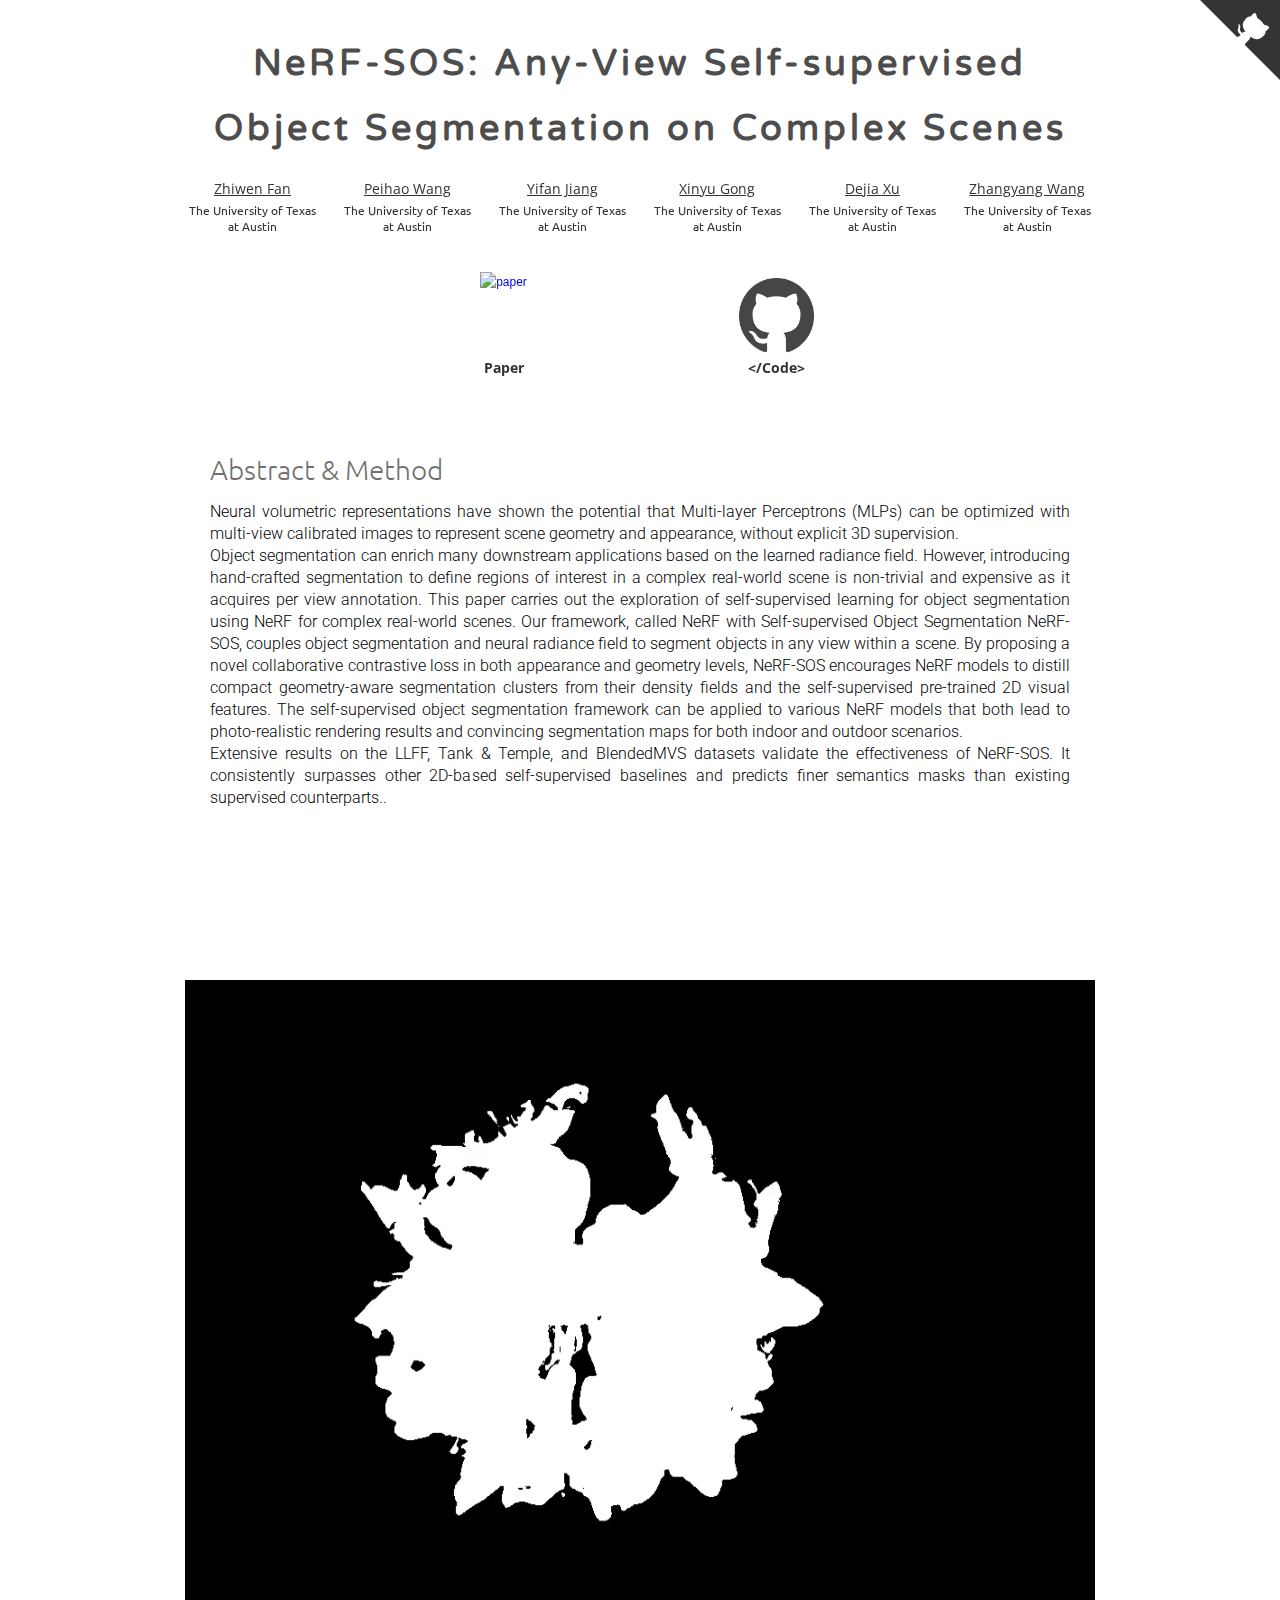
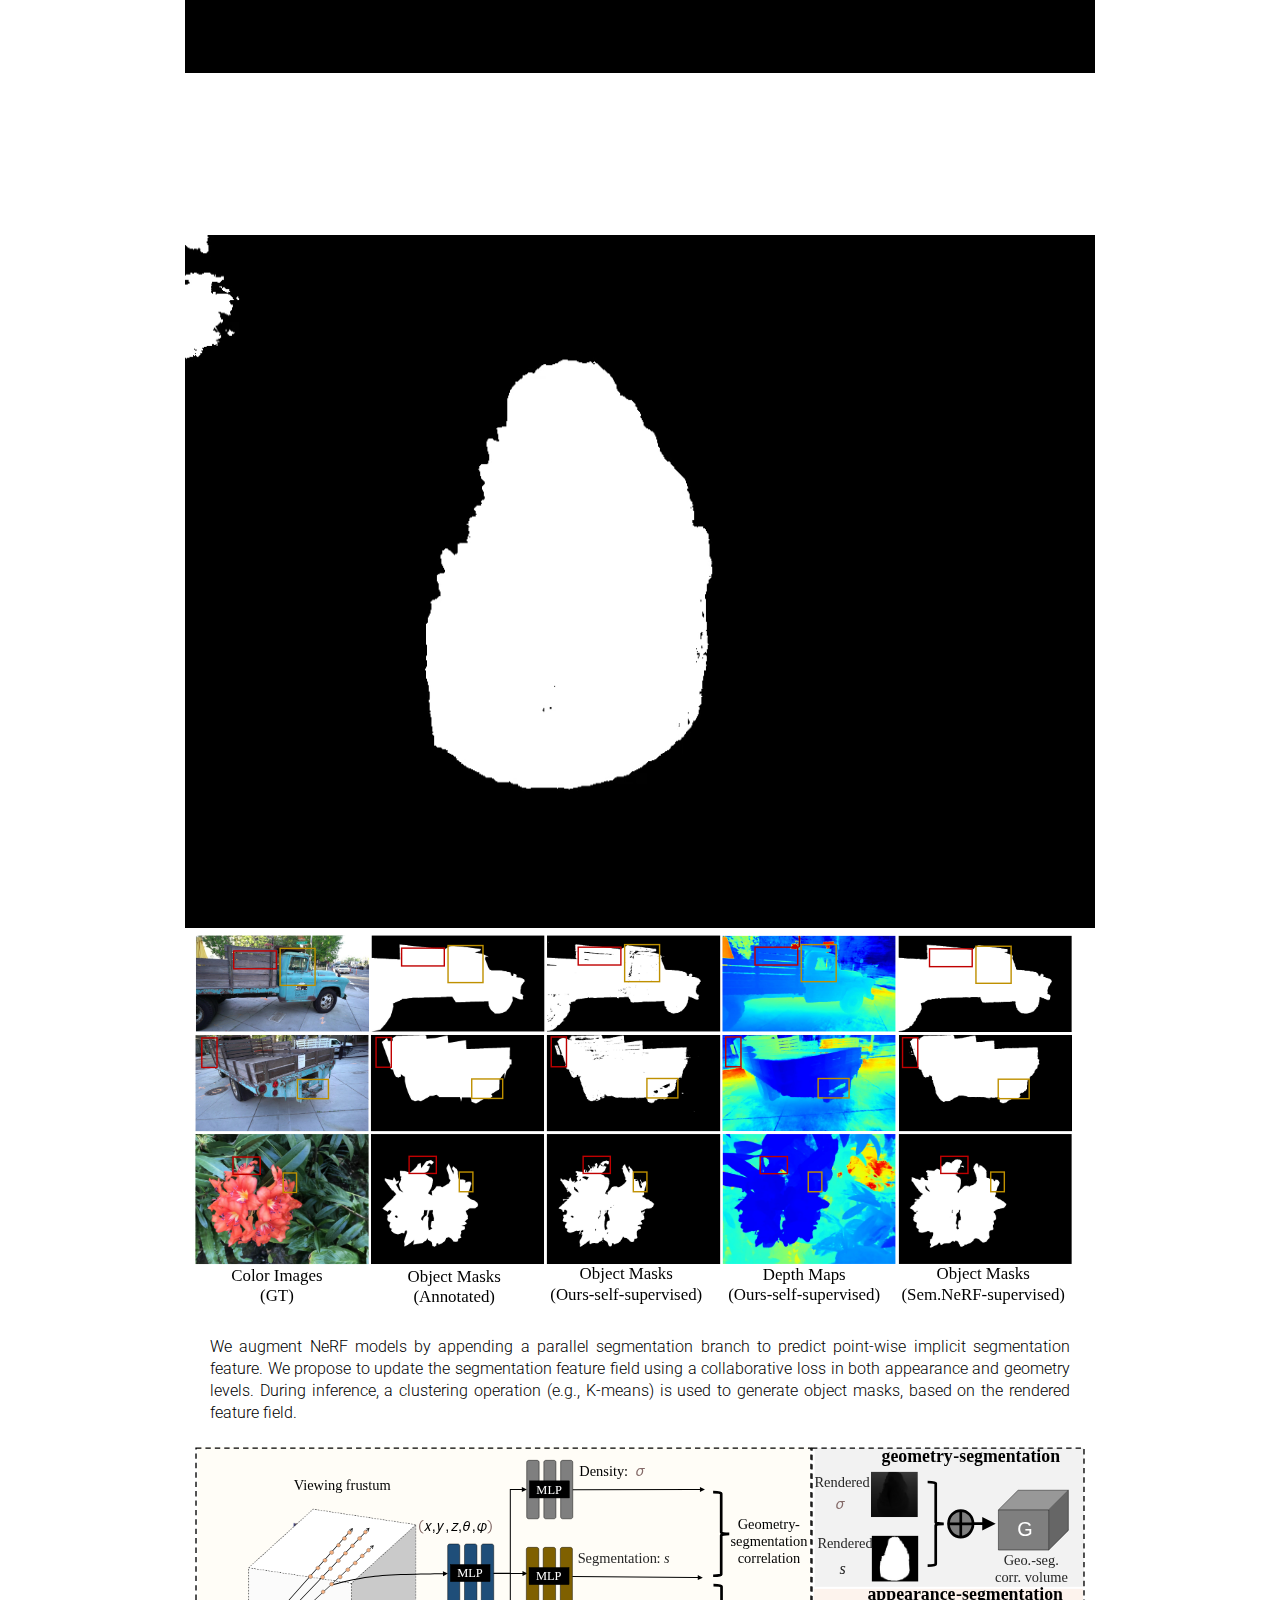
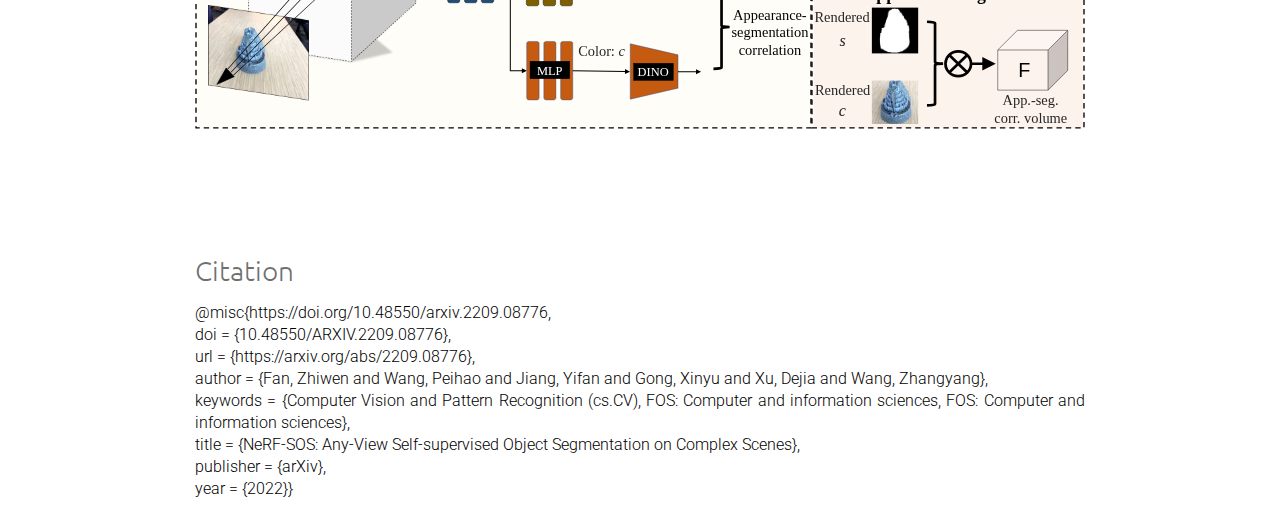
==== commit 23af4a37: "Add files via upload" ====
--- a/index.html
+++ b/index.html
@@ -102,7 +102,7 @@
   </div>
   <div class="section hero nerf-_v2 wf-section">
     <div class="container-2 nerf_header_v2 w-container">
-      <h1 class="nerf_title_v2" style="font-size: 3.2em">NeRF-SOS: Any-View Self-supervised Object Segmentation on Complex Scenes</h1>
+      <h1 class="nerf_title_v2" style="font-size: 3em">NeRF-SOS: Any-View Self-supervised Object Segmentation on Complex Scenes</h1>
     </br>
       <!-- <h1 class="nerf_subheader_v2">NeRF-SOS: Any-View Self-supervised Object Segmentation on Complex Scenes</h1> -->
       <!-- <h1 class="eccv_label">ECCV 2020 Oral - Best Paper Honorable Mention</h1> -->
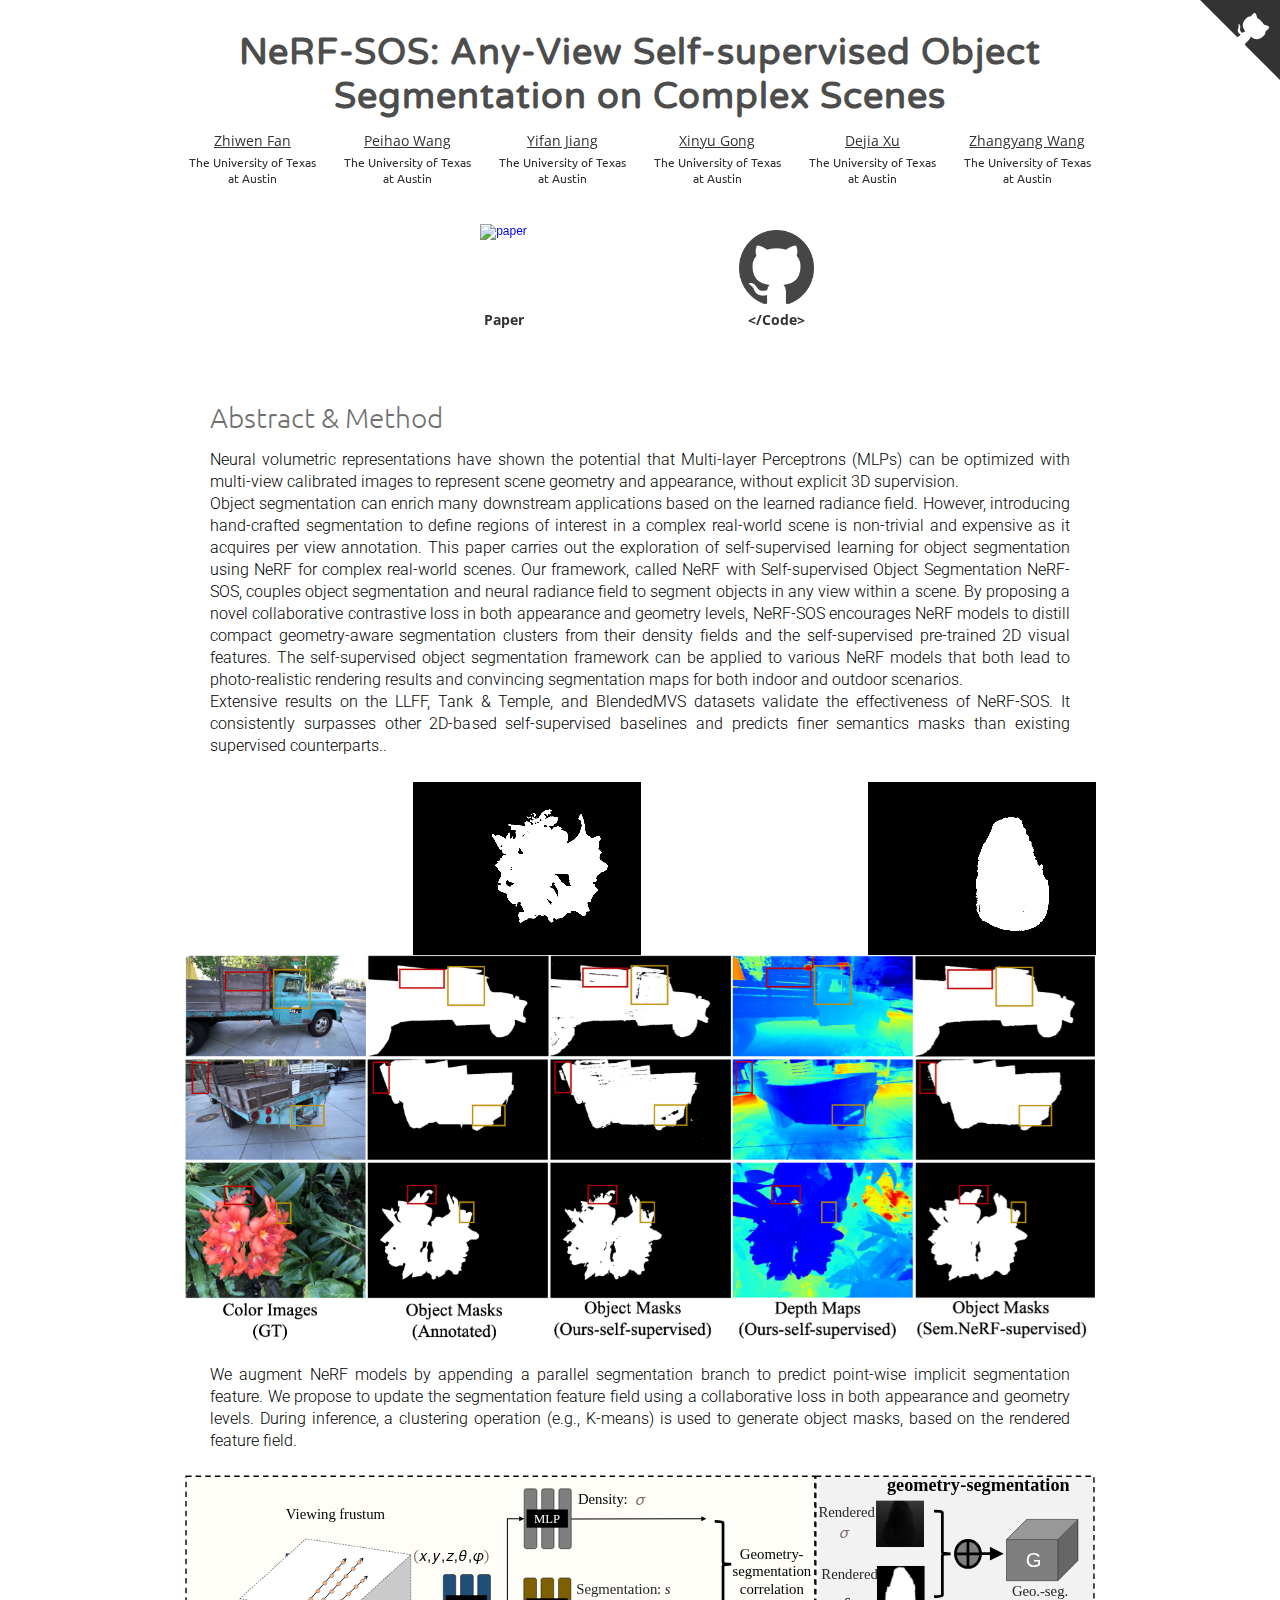
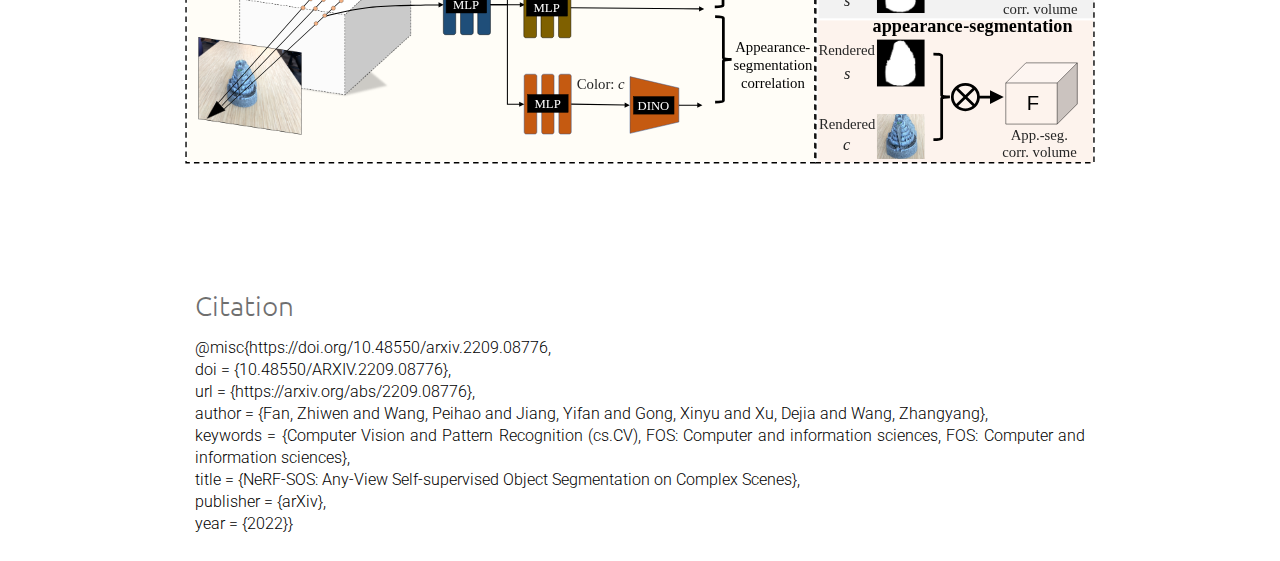
==== commit 7b6dbb31: "Add files via upload" ====
--- a/index.html
+++ b/index.html
@@ -167,11 +167,6 @@
             class="link-block w-inline-block"><img
               src="./NeRF-SOS/5cae3b53b42ebb3dd4175a82_68747470733a2f2f7777772e69636f6e66696e6465722e636f6d2f646174612f69636f6e732f6f637469636f6e732f313032342f6d61726b2d6769746875622d3235362e706e67.png"
               alt="paper" class="paper_img image-8 github_icon_nerf_v2"></a></div>
-        <!-- <div class="column-2 w-col w-col-4 w-col-small-4 w-col-tiny-4"><a
-            href="https://drive.google.com/drive/folders/128yBriW1IG_3NJ5Rp7APSTZsJqdJdfc1?usp=sharing" target="_blank"
-            class="link-block w-inline-block"><img
-              src="./NeRF-SOS/5e7136849ee3b0a0c6a95151_database.svg" alt="paper"
-              class="paper_img image-8_nerf nerf_db_icon"></a></div> -->
       </div>
       <div class="paper_code_nerf w-row">
         <div class="w-col w-col-6 w-col-small-46 w-col-tiny-6">
@@ -180,9 +175,6 @@
         <div class="w-col w-col-6 w-col-small-6 w-col-tiny-6">
           <div class="text-block-2"><strong class="bold-text-nerf_v2">&lt;/Code&gt;</strong></div>
         </div>
-        <!-- <div class="w-col w-col-4 w-col-small-4 w-col-tiny-4">
-          <div class="text-block-2"><strong class="bold-text-nerf_v2">Data</strong></div>
-        </div> -->
       </div>
 
   <div data-anchor="slide1" class="section nerf_section">
@@ -193,172 +185,44 @@
          <br>
          Extensive results on the LLFF, Tank & Temple, and BlendedMVS datasets validate the effectiveness of NeRF-SOS. It consistently surpasses other 2D-based self-supervised baselines and predicts finer semantics masks than existing supervised counterparts..</p>
 
-          <div class="ui four column grid">
-            <div class="row">
-              <div class="column"><video
-                      src="./NeRF-SOS/videos/flower_rgb.mp4" width="100%"
-                      loop autoplay muted playsinline></video></div>
-              <div class="column"><video
-                      src="./NeRF-SOS/videos/flower_seg.mp4" width="100%"
-                      loop autoplay muted playsinline></video></div>
-              <div class="column"><video
-                      src="./NeRF-SOS/videos/fortress_rgb.mp4" width="100%"
-                      loop autoplay muted playsinline></video></div>
-              <div class="column"><video
-                      src="./NeRF-SOS/videos/fortress_seg.mp4" width="100%"
+          <div class="ui four column grid" style="display:inline-block">
+            <div class="row" style="display: flex; padding-top: 10px; padding-bottom: 0;">
+              <div class="column" style="display: flex; padding:0; width:25%"><video
+                      src="./NeRF-SOS/videos/flower_rgb.mp4" style="width:100%"
+                      loop autoplay muted playsinline></video></div>
+              <div class="column" style="display: flex; padding:0; width:25%"><video
+                      src="./NeRF-SOS/videos/flower_seg.mp4" style="width:100%"
+                      loop autoplay muted playsinline></video></div>
+              <div class="column" style="display: flex; padding:0; width:25%"><video
+                      src="./NeRF-SOS/videos/fortress_rgb.mp4" style="width:100%"
+                      loop autoplay muted playsinline></video></div>
+              <div class="column" style="display: flex; padding:0; width:25%"><video
+                      src="./NeRF-SOS/videos/fortress_seg.mp4" style="width:100%"
                       loop autoplay muted playsinline></video></div>
           </div>
 
-          <!-- <div class="ui five column grid">
-            <div class="center aligned row" style="font-size: 1.2em;">
-                <div class="column" style="color:#000000"><b>Ours</b></div>
-                <div class="column" style="color:#000000" >Style3D</div>
-                <div class="column" style="color:#000000">Perceptual Loss</div>
-                <div class="column" style="color:#000000">MCCNet</div>
-                <div class="column" style="color:#000000">ReReVST</div> -->
-
-             <!-- <div class="row">
-              <div class="column"><video
-                      src="./NeRF-SOS/videos/truck_rgb.mp4" width="100%"
-                      loop autoplay muted playsinline></video></div>
-              <div class="column"><video
-                        src="./NeRF-SOS/videos/truck_seg.mp4" width="100%"
-                        loop autoplay muted playsinline></video></div>
-            </div> -->
-        <!-- </div> -->
-          <div class="nerf_pipeline_cols w-col w-col-12 w-col-tiny-tiny-stack"><img
-            src="./NeRF-SOS/teaser.svg"
-            sizes="(max-width: 479px) 92vw, (max-width: 767px) 94vw, (max-width: 991px) 465.328125px, 606.6640625px"
-            alt="" class="nerf_volume_pipeline"></div>
+          <div class="nerf_pipeline_cols w-col w-col-12 w-col-tiny-tiny-stack" style="padding-left: 0; padding-right: 0;"><img
+            src="./NeRF-SOS/teaser.png"
+             class="nerf_volume_pipeline"></div>
 
       <p class="paragraph-3 nerf_text" style="color:#000000">We augment NeRF models by appending a parallel segmentation
         branch to predict point-wise implicit segmentation feature. We propose to update the segmentation
         feature field using a collaborative loss in both appearance and geometry levels. During inference, a
         clustering operation (e.g., K-means) is used to generate object masks, based on the rendered feature
         field.</p>
-      <div class="columns-5 w-row">
+      <div class="columns-5 w-row" style="padding-left: 0; padding-right: 0;">
         <div class="nerf_pipeline_cols w-col w-col-12 w-col-tiny-tiny-stack"><img
             src="./NeRF-SOS/arc.svg"
             sizes="(max-width: 679px) 142vw "
             alt="" class="nerf_volume_pipeline"></div>
       </div>
-      <!-- <p class="paragraph-3 nerf_text" style="color:#000000">We introduce a Style Implicit Module (SIM) to the ordinary implicit representation, -->
-        <!-- and coin the later one as Content Implicit Module (CIM) in our framework. During the training process, the stylized -->
-        <!-- information and content scene are encoded as one continuous representation, and then fused by another Amalgamation Module (AM). </p> -->
+      </div>
+  </div>
     </div>
   </div>
-  <!-- <div class="white_section_nerf wf-section">
-    <div class="w-container">
-      <h2 class="grey-heading_nerf" style="margin-top: 3em">Results</h2>
-      <p class="paragraph-3 nerf_text nerf_results_text" style="color:#000000">Here are stylization results on NeRF-Synthetic and LLFF datasets.
-        We can see NeRF-SOS generates faithful and view-consistent results for new viewpoints, with rich textures across scenes and styles.</p>
-      <div>
-        <div class="video_class w-embed"><video width="100%" height="100%" muted="" controls="" loop=""
-            preload="metadata"
-            poster="./NeRF-SOS/overall_poster.png">
-            <source
-              src="./NeRF-SOS/overall.mp4"
-              type="video/mp4">
-            Your browser does not support the video tag.
-          </video></div>
-
-      </div> -->
-    </div>
-  </div>
 
 
   <div>
-    <!-- <h2 class="grey-heading_nerf" style="margin-top: 3em">Comparisons</h2>
-    <p class="paragraph-3 nerf_text" style="color:#000000">We provide more detailed comparisons among NeRF-SOS on NeRF, neural radiance based method (e.g. Style3D),
-      single-image-based style transfer method (e.g. Perceptual Loss) and video-based methods (e.g. MCCNet and ReReVST).
-
-      We can see that stylizations from image-based methods produce noisy and inconsistent stylization as they transfer styles based on single image.
-      Video-based methods generate moderate view-consistency results but failed to generate faithful textures.
-      Method in Style3D generates blur results as it still relies on convolution networks (a.k.a. hypernetwork)
-      to generate the MLP weights for the subsequent volume rendering.
-
-      Different from our pure implicit-based representation, Style3D requires CNNs and a hypernetwork to generate the model weights,
-      which requires a much large storage space than ours (125MB vs. 14MB).</p>
-    <div class="ui five column grid">
-        <div class="center aligned row" style="font-size: 1.2em;">
-            <div class="column" style="color:#000000"><b>Ours</b></div>
-            <div class="column" style="color:#000000" >Style3D</div>
-            <div class="column" style="color:#000000">Perceptual Loss</div>
-            <div class="column" style="color:#000000">MCCNet</div>
-            <div class="column" style="color:#000000">ReReVST</div>
-        </div>
-        <div class="row">
-            <div class="column"><video
-                    src="./NeRF-SOS/compare/ours_lego_thescream.mp4" width="100%"
-                    loop autoplay muted playsinline></video></div>
-            <div class="column"><video
-              src="./NeRF-SOS/compare/style3d_lego_thescream.mp4" width="100%"
-                    loop autoplay muted playsinline></video></div>
-            <div class="column"><video
-              src="./NeRF-SOS/compare/perceptual_lego_thescream.mp4" width="100%"
-                     loop autoplay muted playsinline></video></div>
-            <div class="column"><video
-              src="./NeRF-SOS/compare/mcc_lego_thescream.mp4" width="100%"
-                    loop autoplay muted playsinline></video></div>
-            <div class="column"><video
-              src="./NeRF-SOS/compare/rere_lego_thescream.mp4" width="100%"
-              loop autoplay muted playsinline></video></div>
-        </div>
-        <div class="row">
-          <div class="column"><video
-                  src="./NeRF-SOS/compare/ours_mic_starrynight.mp4" width="100%"
-                  loop autoplay muted playsinline></video></div>
-          <div class="column"><video
-            src="./NeRF-SOS/compare/style3d_mic_starrynight.mp4" width="100%"
-                  loop autoplay muted playsinline></video></div>
-          <div class="column"><video
-            src="./NeRF-SOS/compare/perceptual_mic_starrynight.mp4" width="100%"
-            loop autoplay muted playsinline></video></div>
-          <div class="column"><video
-            src="./NeRF-SOS/compare/mcc_mic_starrynight.mp4" width="100%"
-                  loop autoplay muted playsinline></video></div>
-          <div class="column"><video
-            src="./NeRF-SOS/compare/rere_mic_starrynight.mp4" width="100%"
-                    loop autoplay muted playsinline></video></div>
-      </div>
-
-      <div class="row">
-        <div class="column"><video
-                src="./NeRF-SOS/compare/ours_chair_rainprincess.mp4" width="100%"
-                loop autoplay muted playsinline></video></div>
-        <div class="column"><video
-          src="./NeRF-SOS/compare/style3d_chair_rainprincess.mp4" width="100%"
-                loop autoplay muted playsinline></video></div>
-        <div class="column"><video
-          src="./NeRF-SOS/compare/perceptual_chair_rainprincess.mp4" width="100%"
-                 loop autoplay muted playsinline></video></div>
-        <div class="column"><video
-          src="./NeRF-SOS/compare/mcc_chair_rainprincess.mp4" width="100%"
-                loop autoplay muted playsinline></video></div>
-        <div class="column"><video
-          src="./NeRF-SOS/compare/rere_chair_rainprincess.mp4" width="100%"
-                  loop autoplay muted playsinline></video></div>
-    </div>
-
-    <div class="row">
-      <div class="column"><video
-              src="./NeRF-SOS/compare/ours_room_thescream.mp4" width="100%"
-              loop autoplay muted playsinline></video></div>
-      <div class="column"><video
-        src="./NeRF-SOS/compare/style3d_room_thescream.mp4" width="100%"
-              loop autoplay muted playsinline></video></div>
-      <div class="column"><video
-        src="./NeRF-SOS/compare/perceptual_room_thescream.mp4" width="100%"
-               loop autoplay muted playsinline></video></div>
-      <div class="column"><video
-        src="./NeRF-SOS/compare/mcc_room_thescream.mp4" width="100%"
-              loop autoplay muted playsinline></video></div>
-      <div class="column"><video
-        src="./NeRF-SOS/compare/rere_room_thescream.mp4" width="100%"
-                loop autoplay muted playsinline></video></div>
-  </div>
-
-    </div> -->
 </div>
 
   <div class="white_section_nerf wf-section">
--- a/NeRF-SOS/matthewtancik.webflow.61cd4525b.min.css
+++ b/NeRF-SOS/matthewtancik.webflow.61cd4525b.min.css
@@ -1 +1,5689 @@
-html{font-family:sans-serif;-ms-text-size-adjust:100%;-webkit-text-size-adjust:100%;height:100%}article,aside,details,figcaption,figure,footer,header,hgroup,main,menu,nav,section,summary{display:block}audio,canvas,progress,video{display:inline-block;vertical-align:baseline}audio:not([controls]){display:none;height:0}[hidden],template{display:none}a{background-color:transparent}a:active,a:hover{outline:0}abbr[title]{border-bottom:1px dotted}b,optgroup,strong{font-weight:700}dfn{font-style:italic}mark{background:#ff0;color:#000}small{font-size:80%}sub,sup{font-size:75%;line-height:0;position:relative;vertical-align:baseline}sup{top:-.5em}sub{bottom:-.25em}img{border:0;display:inline-block;height:auto;max-width:100%;margin-bottom:20px;vertical-align:middle}svg:not(:root){overflow:hidden}hr{box-sizing:content-box;height:0}pre,textarea{overflow:auto}code,kbd,pre,samp{font-family:monospace,monospace;font-size:1em}button,input,optgroup,select,textarea{color:inherit;font:inherit;margin:0}button{overflow:visible}button,select{text-transform:none}button[disabled],html input[disabled]{cursor:default}button::-moz-focus-inner,input::-moz-focus-inner{border:0;padding:0}input{line-height:normal}input[type=checkbox],input[type=radio]{box-sizing:border-box;padding:0}input[type=number]::-webkit-inner-spin-button,input[type=number]::-webkit-outer-spin-button{height:auto}input[type=search]{-webkit-appearance:none}input[type=search]::-webkit-search-cancel-button,input[type=search]::-webkit-search-decoration{-webkit-appearance:none}legend{border:0;padding:0}table{border-collapse:collapse;border-spacing:0}td,th{padding:0}@font-face{font-family:webflow-icons;src:url("[data-uri]") format('truetype');font-weight:400;font-style:normal}[class*=" w-icon-"],[class^=w-icon-]{font-family:webflow-icons!important;speak:none;font-style:normal;font-weight:400;font-variant:normal;text-transform:none;line-height:1;-webkit-font-smoothing:antialiased;-moz-osx-font-smoothing:grayscale}.w-icon-slider-right:before{content:"\e600"}.w-icon-slider-left:before{content:"\e601"}.w-icon-nav-menu:before{content:"\e602"}.w-icon-arrow-down:before,.w-icon-dropdown-toggle:before{content:"\e603"}.w-icon-file-upload-remove:before{content:"\e900"}.w-icon-file-upload-icon:before{content:"\e903"}*{-webkit-box-sizing:border-box;-moz-box-sizing:border-box;box-sizing:border-box}html.w-mod-touch *{background-attachment:scroll!important}.w-block{display:block}.w-inline-block{max-width:100%;display:inline-block}.w-clearfix:after,.w-clearfix:before{content:" ";display:table;grid-column-start:1;grid-row-start:1;grid-column-end:2;grid-row-end:2}.w-clearfix:after{clear:both}.w-hidden{display:none}.w-button{display:inline-block;padding:9px 15px;background-color:#3898ec;color:#fff;border:0;line-height:inherit;text-decoration:none;cursor:pointer;border-radius:0}input.w-button{-webkit-appearance:button}html[data-w-dynpage] [data-w-cloak]{color:transparent!important}.w-webflow-badge,.w-webflow-badge *{position:static;left:auto;top:auto;right:auto;bottom:auto;z-index:auto;display:block;visibility:visible;overflow:visible;overflow-x:visible;overflow-y:visible;box-sizing:border-box;width:auto;height:auto;max-height:none;max-width:none;min-height:0;min-width:0;margin:0;padding:0;float:none;clear:none;border:0 transparent;border-radius:0;background:0 0;box-shadow:none;opacity:1;transform:none;transition:none;direction:ltr;font-family:inherit;font-weight:inherit;color:inherit;font-size:inherit;line-height:inherit;font-style:inherit;font-variant:inherit;text-align:inherit;letter-spacing:inherit;text-decoration:inherit;text-indent:0;text-transform:inherit;list-style-type:disc;text-shadow:none;font-smoothing:auto;vertical-align:baseline;cursor:inherit;white-space:inherit;word-break:normal;word-spacing:normal;word-wrap:normal}.w-webflow-badge{position:fixed!important;display:inline-block!important;visibility:visible!important;z-index:2147483647!important;top:auto!important;right:12px!important;bottom:12px!important;left:auto!important;color:#aaadb0!important;background-color:#fff!important;border-radius:3px!important;padding:6px 8px 6px 6px!important;font-size:12px!important;opacity:1!important;line-height:14px!important;text-decoration:none!important;transform:none!important;margin:0!important;width:auto!important;height:auto!important;overflow:visible!important;white-space:nowrap;box-shadow:0 0 0 1px rgba(0,0,0,.1),0 1px 3px rgba(0,0,0,.1);cursor:pointer}.w-webflow-badge>img{display:inline-block!important;visibility:visible!important;opacity:1!important;vertical-align:middle!important}h1,h2,h3,h4,h5,h6{font-weight:700;margin-bottom:10px}blockquote{margin:0 0 10px;padding:10px 20px;border-left:5px solid #e2e2e2;font-size:18px;line-height:22px}figure{margin:0 0 10px}figcaption{margin-top:5px;text-align:center}ol,ul{margin-top:0;margin-bottom:10px;padding-left:40px}.w-list-unstyled{padding-left:0;list-style:none}.w-embed:after,.w-embed:before{content:" ";display:table;grid-column-start:1;grid-row-start:1;grid-column-end:2;grid-row-end:2}.w-embed:after{clear:both}.w-video{width:100%;position:relative;padding:0}.w-video embed,.w-video iframe,.w-video object{position:absolute;top:0;left:0;width:100%;height:100%;border:none}fieldset{padding:0;margin:0;border:0}button,html input[type=button],input[type=reset]{-webkit-appearance:button;border:0;cursor:pointer;-webkit-appearance:button}.w-form{margin:0 0 15px}.w-form-done{display:none;padding:20px;text-align:center;background-color:#ddd}.w-form-fail{display:none;margin-top:10px;padding:10px;background-color:#ffdede}label{display:block;margin-bottom:5px;font-weight:700}.w-input,.w-select{display:block;width:100%;height:38px;padding:8px 12px;margin-bottom:10px;font-size:14px;line-height:1.42857143;color:#333;vertical-align:middle;background-color:#fff;border:1px solid #ccc}.w-input:-moz-placeholder,.w-select:-moz-placeholder{color:#999}.w-input::-moz-placeholder,.w-select::-moz-placeholder{color:#999;opacity:1}.w-input:-ms-input-placeholder,.w-select:-ms-input-placeholder{color:#999}.w-input::-webkit-input-placeholder,.w-select::-webkit-input-placeholder{color:#999}.w-input:focus,.w-select:focus{border-color:#3898ec;outline:0}.w-input[disabled],.w-input[readonly],.w-select[disabled],.w-select[readonly],fieldset[disabled] .w-input,fieldset[disabled] .w-select{cursor:not-allowed;background-color:#eee}textarea.w-input,textarea.w-select{height:auto}.w-select{background-color:#f3f3f3}.w-select[multiple]{height:auto}.w-form-label{display:inline-block;cursor:pointer;font-weight:400;margin-bottom:0}.w-radio{display:block;margin-bottom:5px;padding-left:20px}.w-radio:after,.w-radio:before{content:" ";display:table;grid-column-start:1;grid-row-start:1;grid-column-end:2;grid-row-end:2}.w-radio:after{clear:both}.w-radio-input{margin:3px 0 0 -20px;line-height:normal;float:left}.w-file-upload{display:block;margin-bottom:10px}.w-file-upload-input{width:.1px;height:.1px;opacity:0;overflow:hidden;position:absolute;z-index:-100}.w-file-upload-default,.w-file-upload-success,.w-file-upload-uploading{display:inline-block;color:#333}.w-file-upload-error{display:block;margin-top:10px}.w-file-upload-default.w-hidden,.w-file-upload-error.w-hidden,.w-file-upload-success.w-hidden,.w-file-upload-uploading.w-hidden{display:none}.w-file-upload-uploading-btn{display:flex;font-size:14px;font-weight:400;cursor:pointer;margin:0;padding:8px 12px;border:1px solid #ccc;background-color:#fafafa}.w-file-upload-file{display:flex;flex-grow:1;justify-content:space-between;margin:0;padding:8px 9px 8px 11px;border:1px solid #ccc;background-color:#fafafa}.w-file-upload-file-name{font-size:14px;font-weight:400;display:block}.w-file-remove-link{margin-top:3px;margin-left:10px;width:auto;height:auto;padding:3px;display:block;cursor:pointer}.w-icon-file-upload-remove{margin:auto;font-size:10px}.w-file-upload-error-msg{display:inline-block;color:#ea384c;padding:2px 0}.w-file-upload-info{display:inline-block;line-height:38px;padding:0 12px}.w-file-upload-label{display:inline-block;font-size:14px;font-weight:400;cursor:pointer;margin:0;padding:8px 12px;border:1px solid #ccc;background-color:#fafafa}.w-icon-file-upload-icon,.w-icon-file-upload-uploading{display:inline-block;margin-right:8px;width:20px}.w-icon-file-upload-uploading{height:20px}.w-container{margin-left:auto;margin-right:auto;max-width:940px}.w-container:after,.w-container:before{content:" ";display:table;grid-column-start:1;grid-row-start:1;grid-column-end:2;grid-row-end:2}.w-container:after{clear:both}.w-container .w-row{margin-left:-10px;margin-right:-10px}.w-row:after,.w-row:before{content:" ";display:table;grid-column-start:1;grid-row-start:1;grid-column-end:2;grid-row-end:2}.w-row:after{clear:both}.w-row .w-row{margin-left:0;margin-right:0}.w-col{position:relative;float:left;width:100%;min-height:1px;padding-left:10px;padding-right:10px}.w-col .w-col{padding-left:0;padding-right:0}.w-col-1{width:8.33333333%}.w-col-2{width:16.66666667%}.w-col-3{width:25%}.w-col-4{width:33.33333333%}.w-col-5{width:41.66666667%}.w-col-6{width:50%}.w-col-7{width:58.33333333%}.w-col-8{width:66.66666667%}.w-col-9{width:75%}.w-col-10{width:83.33333333%}.w-col-11{width:91.66666667%}.w-col-12{width:100%}.w-hidden-main{display:none!important}@media screen and (max-width:991px){.w-container{max-width:728px}.w-hidden-main{display:inherit!important}.w-hidden-medium{display:none!important}.w-col-medium-1{width:8.33333333%}.w-col-medium-2{width:16.66666667%}.w-col-medium-3{width:25%}.w-col-medium-4{width:33.33333333%}.w-col-medium-5{width:41.66666667%}.w-col-medium-6{width:50%}.w-col-medium-7{width:58.33333333%}.w-col-medium-8{width:66.66666667%}.w-col-medium-9{width:75%}.w-col-medium-10{width:83.33333333%}.w-col-medium-11{width:91.66666667%}.w-col-medium-12{width:100%}.w-col-stack{width:100%;left:auto;right:auto}}@media screen and (max-width:767px){.w-hidden-main,.w-hidden-medium{display:inherit!important}.w-hidden-small{display:none!important}.w-container .w-row,.w-row{margin-left:0;margin-right:0}.w-col{width:100%;left:auto;right:auto}.w-col-small-1{width:8.33333333%}.w-col-small-2{width:16.66666667%}.w-col-small-3{width:25%}.w-col-small-4{width:33.33333333%}.w-col-small-5{width:41.66666667%}.w-col-small-6{width:50%}.w-col-small-7{width:58.33333333%}.w-col-small-8{width:66.66666667%}.w-col-small-9{width:75%}.w-col-small-10{width:83.33333333%}.w-col-small-11{width:91.66666667%}.w-col-small-12{width:100%}}@media screen and (max-width:479px){.w-container{max-width:none}.w-hidden-main,.w-hidden-medium,.w-hidden-small{display:inherit!important}.w-hidden-tiny{display:none!important}.w-col{width:100%}.w-col-tiny-1{width:8.33333333%}.w-col-tiny-2{width:16.66666667%}.w-col-tiny-3{width:25%}.w-col-tiny-4{width:33.33333333%}.w-col-tiny-5{width:41.66666667%}.w-col-tiny-6{width:50%}.w-col-tiny-7{width:58.33333333%}.w-col-tiny-8{width:66.66666667%}.w-col-tiny-9{width:75%}.w-col-tiny-10{width:83.33333333%}.w-col-tiny-11{width:91.66666667%}.w-col-tiny-12{width:100%}}.w-widget{position:relative}.w-widget-map{width:100%;height:400px}.w-widget-map label{width:auto;display:inline}.w-widget-map img{max-width:inherit}.w-widget-map .gm-style-iw{text-align:center}.w-widget-map .gm-style-iw>button{display:none!important}.w-widget-twitter{overflow:hidden}.w-widget-twitter-count-shim{display:inline-block;vertical-align:top;position:relative;width:28px;height:20px;text-align:center;background:#fff;border:1px solid #758696;border-radius:3px}.w-widget-twitter-count-shim *{pointer-events:none;-webkit-user-select:none;-moz-user-select:none;-ms-user-select:none;user-select:none}.w-widget-twitter-count-shim .w-widget-twitter-count-inner{position:relative;font-size:15px;line-height:12px;text-align:center;color:#999;font-family:serif}.w-widget-twitter-count-shim .w-widget-twitter-count-clear{position:relative;display:block}.w-widget-twitter-count-shim.w--large{width:36px;height:28px}.w-widget-twitter-count-shim.w--large .w-widget-twitter-count-inner{font-size:18px;line-height:18px}.w-widget-twitter-count-shim:not(.w--vertical){margin-left:5px;margin-right:8px}.w-widget-twitter-count-shim:not(.w--vertical).w--large{margin-left:6px}.w-widget-twitter-count-shim:not(.w--vertical):after,.w-widget-twitter-count-shim:not(.w--vertical):before{top:50%;left:0;border:solid transparent;content:" ";height:0;width:0;position:absolute;pointer-events:none}.w-widget-twitter-count-shim:not(.w--vertical):before{border-color:rgba(117,134,150,0);border-right-color:#5d6c7b;border-width:4px;margin-left:-9px;margin-top:-4px}.w-widget-twitter-count-shim:not(.w--vertical).w--large:before{border-width:5px;margin-left:-10px;margin-top:-5px}.w-widget-twitter-count-shim:not(.w--vertical):after{border-color:rgba(255,255,255,0);border-right-color:#fff;border-width:4px;margin-left:-8px;margin-top:-4px}.w-widget-twitter-count-shim:not(.w--vertical).w--large:after{border-width:5px;margin-left:-9px;margin-top:-5px}.w-widget-twitter-count-shim.w--vertical{width:61px;height:33px;margin-bottom:8px}.w-widget-twitter-count-shim.w--vertical:after,.w-widget-twitter-count-shim.w--vertical:before{top:100%;left:50%;border:solid transparent;content:" ";height:0;width:0;position:absolute;pointer-events:none}.w-widget-twitter-count-shim.w--vertical:before{border-color:rgba(117,134,150,0);border-top-color:#5d6c7b;border-width:5px;margin-left:-5px}.w-widget-twitter-count-shim.w--vertical:after{border-color:rgba(255,255,255,0);border-top-color:#fff;border-width:4px;margin-left:-4px}.w-widget-twitter-count-shim.w--vertical .w-widget-twitter-count-inner{font-size:18px;line-height:22px}.w-widget-twitter-count-shim.w--vertical.w--large{width:76px}.w-background-video{position:relative;overflow:hidden;height:500px;color:#fff}.w-background-video>video{background-size:cover;background-position:50% 50%;position:absolute;margin:auto;width:100%;height:100%;right:-100%;bottom:-100%;top:-100%;left:-100%;object-fit:cover;z-index:-100}.w-background-video>video::-webkit-media-controls-start-playback-button{display:none!important;-webkit-appearance:none}.w-slider{position:relative;height:300px;text-align:center;background:#ddd;clear:both;-webkit-tap-highlight-color:transparent;tap-highlight-color:rgba(0,0,0,0)}.w-slider-mask{position:relative;display:block;overflow:hidden;z-index:1;left:0;right:0;height:100%;white-space:nowrap}.w-slide{position:relative;display:inline-block;vertical-align:top;width:100%;height:100%;white-space:normal;text-align:left}.w-slider-nav{position:absolute;z-index:2;top:auto;right:0;bottom:0;left:0;margin:auto;padding-top:10px;height:40px;text-align:center;-webkit-tap-highlight-color:transparent;tap-highlight-color:rgba(0,0,0,0)}.w-slider-nav.w-round>div{border-radius:100%}.w-slider-nav.w-num>div{width:auto;height:auto;padding:.2em .5em;font-size:inherit;line-height:inherit}.w-slider-nav.w-shadow>div{box-shadow:0 0 3px rgba(51,51,51,.4)}.w-slider-nav-invert{color:#fff}.w-slider-nav-invert>div{background-color:rgba(34,34,34,.4)}.w-slider-nav-invert>div.w-active{background-color:#222}.w-slider-dot{position:relative;display:inline-block;width:1em;height:1em;background-color:rgba(255,255,255,.4);cursor:pointer;margin:0 3px .5em;transition:background-color .1s,color .1s}.w-slider-dot.w-active{background-color:#fff}.w-slider-dot:focus{outline:0;box-shadow:0 0 0 2px #fff}.w-slider-dot:focus.w-active{box-shadow:none}.w-slider-arrow-left,.w-slider-arrow-right{position:absolute;width:80px;top:0;right:0;bottom:0;left:0;margin:auto;cursor:pointer;overflow:hidden;color:#fff;font-size:40px;-webkit-tap-highlight-color:transparent;tap-highlight-color:rgba(0,0,0,0);-webkit-user-select:none;-moz-user-select:none;-ms-user-select:none;user-select:none}.w-slider-arrow-left [class*=' w-icon-'],.w-slider-arrow-left [class^=w-icon-],.w-slider-arrow-right [class*=' w-icon-'],.w-slider-arrow-right [class^=w-icon-]{position:absolute}.w-slider-arrow-left:focus,.w-slider-arrow-right:focus{outline:0}.w-slider-arrow-left{z-index:3;right:auto}.w-slider-arrow-right{z-index:4;left:auto}.w-icon-slider-left,.w-icon-slider-right{top:0;right:0;bottom:0;left:0;margin:auto;width:1em;height:1em}.w-slider-aria-label{border:0;clip:rect(0 0 0 0);height:1px;margin:-1px;overflow:hidden;padding:0;position:absolute;width:1px}.w-slider-force-show{display:block!important}.w-dropdown{display:inline-block;position:relative;text-align:left;margin-left:auto;margin-right:auto;z-index:900}.w-dropdown-btn,.w-dropdown-link,.w-dropdown-toggle{position:relative;vertical-align:top;text-decoration:none;color:#222;padding:20px;text-align:left;margin-left:auto;margin-right:auto;white-space:nowrap}.w-dropdown-toggle{-webkit-user-select:none;-moz-user-select:none;-ms-user-select:none;user-select:none;display:inline-block;cursor:pointer;padding-right:40px}.w-dropdown-toggle:focus{outline:0}.w-icon-dropdown-toggle{position:absolute;top:0;right:0;bottom:0;margin:auto 20px auto auto;width:1em;height:1em}.w-dropdown-list{position:absolute;background:#ddd;display:none;min-width:100%}.w-dropdown-list.w--open{display:block}.w-dropdown-link{padding:10px 20px;display:block;color:#222}.w-dropdown-link.w--current{color:#0082f3}.w-dropdown-link:focus{outline:0}@media screen and (max-width:767px){.w-nav-brand{padding-left:10px}}.w-lightbox-backdrop{cursor:auto;font-style:normal;font-variant:normal;letter-spacing:normal;list-style:disc;text-indent:0;text-shadow:none;text-transform:none;visibility:visible;white-space:normal;word-break:normal;word-spacing:normal;word-wrap:normal;position:fixed;top:0;right:0;bottom:0;left:0;color:#fff;font-family:"Helvetica Neue",Helvetica,Ubuntu,"Segoe UI",Verdana,sans-serif;font-size:17px;line-height:1.2;font-weight:300;text-align:center;background:rgba(0,0,0,.9);z-index:2000;outline:0;opacity:0;-webkit-user-select:none;-moz-user-select:none;-ms-user-select:none;-webkit-tap-highlight-color:transparent;-webkit-transform:translate(0,0)}.w-lightbox-backdrop,.w-lightbox-container{height:100%;overflow:auto;-webkit-overflow-scrolling:touch}.w-lightbox-content{position:relative;height:100vh;overflow:hidden}.w-lightbox-view{position:absolute;width:100vw;height:100vh;opacity:0}.w-lightbox-view:before{content:"";height:100vh}.w-lightbox-group,.w-lightbox-group .w-lightbox-view,.w-lightbox-group .w-lightbox-view:before{height:86vh}.w-lightbox-frame,.w-lightbox-view:before{display:inline-block;vertical-align:middle}.w-lightbox-figure{position:relative;margin:0}.w-lightbox-group .w-lightbox-figure{cursor:pointer}.w-lightbox-img{width:auto;height:auto;max-width:none}.w-lightbox-image{display:block;float:none;max-width:100vw;max-height:100vh}.w-lightbox-group .w-lightbox-image{max-height:86vh}.w-lightbox-caption{position:absolute;right:0;bottom:0;left:0;padding:.5em 1em;background:rgba(0,0,0,.4);text-align:left;text-overflow:ellipsis;white-space:nowrap;overflow:hidden}.w-lightbox-embed{position:absolute;top:0;right:0;bottom:0;left:0;width:100%;height:100%}.w-lightbox-control{position:absolute;top:0;width:4em;background-size:24px;background-repeat:no-repeat;background-position:center;cursor:pointer;-webkit-transition:.3s;transition:.3s}.w-lightbox-left{display:none;bottom:0;left:0;background-image:url("[data-uri]")}.w-lightbox-right{display:none;right:0;bottom:0;background-image:url("[data-uri]")}.w-lightbox-close{right:0;height:2.6em;background-image:url("[data-uri]");background-size:18px}.w-lightbox-strip{position:absolute;bottom:0;left:0;right:0;padding:0 1vh;line-height:0;white-space:nowrap;overflow-x:auto;overflow-y:hidden}.w-lightbox-item{display:inline-block;width:10vh;padding:2vh 1vh;box-sizing:content-box;cursor:pointer;-webkit-transform:translate3d(0,0,0)}.w-lightbox-active{opacity:.3}.w-lightbox-thumbnail{position:relative;height:10vh;background:#222;overflow:hidden}.w-lightbox-thumbnail-image{position:absolute;top:0;left:0}.w-lightbox-thumbnail .w-lightbox-tall{top:50%;width:100%;-webkit-transform:translate(0,-50%);-ms-transform:translate(0,-50%);transform:translate(0,-50%)}.w-lightbox-thumbnail .w-lightbox-wide{left:50%;height:100%;-webkit-transform:translate(-50%,0);-ms-transform:translate(-50%,0);transform:translate(-50%,0)}.w-lightbox-spinner{position:absolute;top:50%;left:50%;box-sizing:border-box;width:40px;height:40px;margin-top:-20px;margin-left:-20px;border:5px solid rgba(0,0,0,.4);border-radius:50%;-webkit-animation:.8s linear infinite spin;animation:.8s linear infinite spin}.w-lightbox-spinner:after{content:"";position:absolute;top:-4px;right:-4px;bottom:-4px;left:-4px;border:3px solid transparent;border-bottom-color:#fff;border-radius:50%}.w-lightbox-hide{display:none}.w-lightbox-noscroll{overflow:hidden}@media (min-width:768px){.w-lightbox-content{height:96vh;margin-top:2vh}.w-lightbox-view,.w-lightbox-view:before{height:96vh}.w-lightbox-group,.w-lightbox-group .w-lightbox-view,.w-lightbox-group .w-lightbox-view:before{height:84vh}.w-lightbox-image{max-width:96vw;max-height:96vh}.w-lightbox-group .w-lightbox-image{max-width:82.3vw;max-height:84vh}.w-lightbox-left,.w-lightbox-right{display:block;opacity:.5}.w-lightbox-close{opacity:.8}.w-lightbox-control:hover{opacity:1}}.w-lightbox-inactive,.w-lightbox-inactive:hover{opacity:0}.w-richtext:after,.w-richtext:before{content:" ";display:table;grid-column-start:1;grid-row-start:1;grid-column-end:2;grid-row-end:2}.w-richtext:after{clear:both}.w-richtext[contenteditable=true]:after,.w-richtext[contenteditable=true]:before{white-space:initial}.w-richtext ol,.w-richtext ul{overflow:hidden}.w-richtext .w-richtext-figure-selected.w-richtext-figure-type-image div,.w-richtext .w-richtext-figure-selected.w-richtext-figure-type-video div:after,.w-richtext .w-richtext-figure-selected[data-rt-type=image] div,.w-richtext .w-richtext-figure-selected[data-rt-type=video] div:after{outline:#2895f7 solid 2px}.w-richtext figure.w-richtext-figure-type-video>div:after,.w-richtext figure[data-rt-type=video]>div:after{content:'';position:absolute;display:none;left:0;top:0;right:0;bottom:0}.w-richtext figure{position:relative;max-width:60%}.w-richtext figure>div:before{cursor:default!important}.w-richtext figure img{width:100%}.w-richtext figure figcaption.w-richtext-figcaption-placeholder{opacity:.6}.w-richtext figure div{font-size:0;color:transparent}.w-richtext figure.w-richtext-figure-type-image,.w-richtext figure[data-rt-type=image]{display:table}.w-richtext figure.w-richtext-figure-type-image>div,.w-richtext figure[data-rt-type=image]>div{display:inline-block}.w-richtext figure.w-richtext-figure-type-image>figcaption,.w-richtext figure[data-rt-type=image]>figcaption{display:table-caption;caption-side:bottom}.w-richtext figure.w-richtext-figure-type-video,.w-richtext figure[data-rt-type=video]{width:60%;height:0}.w-richtext figure.w-richtext-figure-type-video iframe,.w-richtext figure[data-rt-type=video] iframe{position:absolute;top:0;left:0;width:100%;height:100%}.w-richtext figure.w-richtext-figure-type-video>div,.w-richtext figure[data-rt-type=video]>div{width:100%}.w-richtext figure.w-richtext-align-center{margin-right:auto;margin-left:auto;clear:both}.w-richtext figure.w-richtext-align-center.w-richtext-figure-type-image>div,.w-richtext figure.w-richtext-align-center[data-rt-type=image]>div{max-width:100%}.w-richtext figure.w-richtext-align-normal{clear:both}.w-richtext figure.w-richtext-align-fullwidth{width:100%;max-width:100%;text-align:center;clear:both;display:block;margin-right:auto;margin-left:auto}.w-richtext figure.w-richtext-align-fullwidth>div{display:inline-block;padding-bottom:inherit}.w-richtext figure.w-richtext-align-fullwidth>figcaption{display:block}.w-richtext figure.w-richtext-align-floatleft{float:left;margin-right:15px;clear:none}.w-richtext figure.w-richtext-align-floatright{float:right;margin-left:15px;clear:none}.w-nav{position:relative;background:#ddd;z-index:1000}.w-nav:after,.w-nav:before{content:" ";display:table;grid-column-start:1;grid-row-start:1;grid-column-end:2;grid-row-end:2}.w-nav:after{clear:both}.w-nav-brand{position:relative;float:left;text-decoration:none;color:#333}.w-nav-link{position:relative;display:inline-block;vertical-align:top;text-decoration:none;color:#222;padding:20px;text-align:left;margin-left:auto;margin-right:auto}.w-nav-link.w--current{color:#0082f3}.w-nav-menu{position:relative;float:right}[data-nav-menu-open]{display:block!important;position:absolute;top:100%;left:0;right:0;background:#c8c8c8;text-align:center;overflow:visible;min-width:200px}.w--nav-link-open{display:block;position:relative}.w-nav-overlay{position:absolute;overflow:hidden;display:none;top:100%;left:0;right:0;width:100%}.w-nav-overlay [data-nav-menu-open]{top:0}.w-nav[data-animation=over-left] .w-nav-overlay{width:auto}.w-nav[data-animation=over-left] .w-nav-overlay,.w-nav[data-animation=over-left] [data-nav-menu-open]{right:auto;z-index:1;top:0}.w-nav[data-animation=over-right] .w-nav-overlay{width:auto}.w-nav[data-animation=over-right] .w-nav-overlay,.w-nav[data-animation=over-right] [data-nav-menu-open]{left:auto;z-index:1;top:0}.w-nav-button{position:relative;float:right;padding:18px;font-size:24px;display:none;cursor:pointer;-webkit-tap-highlight-color:transparent;tap-highlight-color:rgba(0,0,0,0);-webkit-user-select:none;-moz-user-select:none;-ms-user-select:none;user-select:none}.w-nav-button:focus{outline:0}.w-nav-button.w--open{background-color:#c8c8c8;color:#fff}.w-nav[data-collapse=all] .w-nav-menu{display:none}.w--nav-dropdown-open,.w--nav-dropdown-toggle-open,.w-nav[data-collapse=all] .w-nav-button{display:block}.w--nav-dropdown-list-open{position:static}@media screen and (max-width:991px){.w-nav[data-collapse=medium] .w-nav-menu{display:none}.w-nav[data-collapse=medium] .w-nav-button{display:block}}@media screen and (max-width:767px){.w-nav[data-collapse=small] .w-nav-menu{display:none}.w-nav[data-collapse=small] .w-nav-button{display:block}.w-nav-brand{padding-left:10px}}.w-tabs{position:relative}.w-tabs:after,.w-tabs:before{content:" ";display:table;grid-column-start:1;grid-row-start:1;grid-column-end:2;grid-row-end:2}.w-tabs:after{clear:both}.w-tab-menu{position:relative}.w-tab-link{position:relative;display:inline-block;vertical-align:top;text-decoration:none;padding:9px 30px;text-align:left;cursor:pointer;color:#222;background-color:#ddd}.w-tab-link.w--current{background-color:#c8c8c8}.w-tab-link:focus{outline:0}.w-tab-content{position:relative;display:block;overflow:hidden}.w-tab-pane{position:relative;display:none}.w--tab-active{display:block}@media screen and (max-width:479px){.w-nav[data-collapse=tiny] .w-nav-menu{display:none}.w-nav[data-collapse=tiny] .w-nav-button,.w-tab-link{display:block}}.w-ix-emptyfix:after{content:""}@keyframes spin{0%{transform:rotate(0)}100%{transform:rotate(360deg)}}.w-dyn-empty{padding:10px;background-color:#ddd}.w-condition-invisible,.w-dyn-bind-empty,.w-dyn-hide{display:none!important}.w-embed-youtubevideo{width:100%;position:relative;padding-bottom:0;padding-left:0;padding-right:0;background-image:url(https://d3e54v103j8qbb.cloudfront.net/static/youtube-placeholder.2b05e7d68d.svg);background-size:cover;background-position:50% 50%}.w-embed-youtubevideo:empty{min-height:75px;padding-bottom:56.25%}.w-layout-grid{display:-ms-grid;display:grid;grid-auto-columns:1fr;-ms-grid-columns:1fr 1fr;grid-template-columns:1fr 1fr;-ms-grid-rows:auto auto;grid-template-rows:auto auto;grid-row-gap:16px;grid-column-gap:16px}body{margin:0;min-height:100%;background-color:#fff;font-family:Arial,'Helvetica Neue',Helvetica,sans-serif;color:#333;font-size:12px;line-height:20px}h1{margin:-58px 0 205px;font-family:Lato,sans-serif;font-size:58px;line-height:44px;font-weight:300;letter-spacing:14px}h2{margin-top:20px;margin-right:0;margin-left:2px;opacity:1;font-family:Lato,sans-serif;font-size:31px;line-height:17px;font-weight:300;text-transform:uppercase}h3{margin-top:20px;margin-right:0;margin-left:0;font-family:Montserrat,sans-serif;font-size:17px;line-height:30px;font-weight:400}h4{margin:10px 0;font-size:18px;line-height:24px;font-weight:700}h5{margin:10px 0;font-size:14px;line-height:20px;font-weight:700}h6{margin:10px 0;font-size:12px;line-height:18px;font-weight:700}p{margin-top:0;margin-bottom:15px;font-family:Lato,sans-serif;font-size:16px;line-height:25px;font-weight:300}.button{display:inline-block;padding:4px 15px;background-color:#000;color:#fff;text-align:center;text-decoration:none}.nav-link{display:block;margin:23px 25px 16px;padding-top:0;padding-bottom:11px;float:none;clear:none;border-top:1px rgba(0,0,0,.18);border-bottom:1px solid #dadada;border-radius:0;background-color:transparent;font-family:Lato,sans-serif;color:#6e6e6e;font-size:20px;font-weight:300;text-align:center;text-decoration:none}.nav-link:hover{border-bottom:1px solid rgba(0,0,0,.2)}.nav-link.contact{margin-right:0;border-top:1px solid rgba(255,0,0,.36);color:#f23030}.nav-link.contact:hover{border-bottom:1px solid rgba(255,0,0,.34)}.nav-link.art-link,.nav-link.highlight{font-weight:400}.nav-link.highlight.w--current{border-bottom-width:2px;border-bottom-color:#9b9b9b;background-color:transparent;font-weight:400}.solid-bar{height:1px;margin-top:7px;margin-bottom:7px;background-color:#cfcfcf;color:#adadad}.solid-bar.white{width:494px;background-color:#fff}.solid-bar.bottombar{margin-bottom:37px;padding-top:1px}.solid-bar.seperator{margin-bottom:22px}.nav-bar{padding-top:10px}.content-row{padding-top:25px;padding-bottom:17px;border-top:1px solid rgba(0,0,0,.18)}.content-row.red{border-top-width:0;color:#f23030}.content-row.footer{padding-bottom:32px}.content-row.spotify{margin-bottom:-15px;padding-bottom:0}.big-image-section{position:static;left:0;top:0;right:0;z-index:0;display:block;overflow:auto;width:auto;height:auto;margin:0 auto 49px;padding-top:162px;padding-bottom:138px;float:none;clear:none;background-image:url("https://uploads-ssl.webflow.com/51e0d73d83d06baa7a00000f/52b1dc2ad25933e36e000164_IMG_0960.jpg");background-position:-31px 76px;background-size:cover;background-repeat:no-repeat;background-attachment:scroll;-webkit-transform:translate(0,0);-ms-transform:translate(0,0);transform:translate(0,0);font-family:Montserrat,sans-serif;color:#fff;text-align:center;text-transform:uppercase}.big-image-section.project-header{background-image:url("https://uploads-ssl.webflow.com/51e0d73d83d06baa7a00000f/52b613673a30a6fb73000165_ads1%20copy.png");background-position:50% 50%;background-size:contain}.big-image-section.about-me-header{margin-top:7px;margin-bottom:19px;padding-bottom:238px;background-image:url("https://uploads-ssl.webflow.com/51e0d73d83d06baa7a00000f/5aca6a6baf4ae807f730f2ce_pat_port.jpg");background-position:50% 50%;background-size:cover;background-repeat:repeat;background-attachment:scroll}.sub-heading{margin-top:-21px;margin-bottom:5px;padding-top:0;font-size:16px;letter-spacing:6px}.white-bar{display:inline-block;width:494px;height:20px;background-color:#fff}.number{margin-top:-17px;font-family:Lato,sans-serif;font-size:44px;line-height:42px;font-weight:400;letter-spacing:2px}.number._3d{margin:19px 14px 70px 19px;color:#b5b5b5;font-weight:300;text-align:right}.number.photography{margin-top:23px;margin-bottom:15px;padding-top:5px;padding-bottom:127px;padding-left:19px;color:#fff;font-weight:300}.number.painting{margin-top:21px;padding-top:17px;padding-bottom:41px;padding-left:14px;background-image:url("https://uploads-ssl.webflow.com/51e0d73d83d06baa7a00000f/52c25f1cc6aeb85b4e00037b_IMG_2335.jpg");background-position:100% 0;background-size:cover;color:#4b4b4b;font-weight:400}.number.graphic-design{text-align:center}.number.pub_title{margin-top:13px;margin-bottom:7px;font-size:23px;line-height:25px;font-weight:700;text-align:left;letter-spacing:0}.number.apps_header{margin-top:7px;margin-bottom:23px;padding-top:24px;padding-bottom:37px;padding-left:26px;background-color:#eee}.link{display:inline-block;margin-right:19px;border-bottom:1px solid rgba(0,0,0,.2);-webkit-transition:.5s;transition:.5s;color:#8c8c8c;text-decoration:none}.link:hover{border-bottom:1px solid #000;color:#383838}.link.preview{display:inline-block;margin-top:19px}.project-row{padding-bottom:45px}.service{display:block;margin-top:9px;padding:11px;background-color:#000;font-family:Montserrat,sans-serif;color:#fff;text-transform:uppercase}.service.ux{width:100%}.service.branding{width:95%}.service.webdesign{width:98%}.service.mobile{width:89%}.service.motion{width:65%}.service.video{width:50%}.service.threed{width:41%}.date{color:#c2c2c2}.services-done{color:#f23030}.left-border{border-left:1px solid rgba(0,0,0,.18)}.header-row{margin-bottom:29px;background-color:#fff;color:#929292}.logo{display:block;width:100%;height:100%;margin:10px auto 15px;float:none;opacity:.9}.empty-column{height:20px}.art-slide{position:relative;bottom:1px;display:inline-block;overflow:visible;margin-right:auto;margin-bottom:auto;margin-left:auto;clear:none;background-image:url("https://uploads-ssl.webflow.com/51e0d73d83d06baa7a00000f/5aadde6ac776cc30438e8d82_home_art.jpg");background-position:50% 59%;background-size:cover;background-repeat:no-repeat}.art-slide-container{position:relative;z-index:10;margin-bottom:138px;padding-bottom:0}.name{display:block;margin:62px auto 199px;color:#fff;font-size:50px;font-weight:400;text-align:right;letter-spacing:5px;text-decoration:underline}.slider-mask{margin-bottom:103px}.slider{position:relative;left:0;top:76px;right:0;height:500px;margin-bottom:163px}.about-slider{background-image:url("https://uploads-ssl.webflow.com/51e0d73d83d06baa7a00000f/5aaddddf3164e1c3420391e1_about_portrait.jpg");background-position:50% 46%;background-size:cover;background-repeat:no-repeat}.about-me-text{margin-top:60px;font-family:Lato,sans-serif;color:#fff;font-size:50px;line-height:20px;font-weight:400;text-align:left;text-decoration:underline}.name-text{display:inline-block;margin-bottom:5px;border-radius:10px;font-family:Lato,sans-serif;color:#949494;font-size:60px;line-height:55px;font-weight:200;text-align:left}.projects-slide{background-image:url("https://uploads-ssl.webflow.com/51e0d73d83d06baa7a00000f/5aaddf0e7fb5111b881f7d0f_home_proj.jpg");background-position:50% 50%;background-size:auto;opacity:1}.projects-text{position:relative;left:0;bottom:0;margin-top:66px;padding-left:49px;font-family:Lato,sans-serif;color:#fff;font-size:50px;font-weight:400;text-align:center;text-decoration:underline;text-shadow:none}.about-me-heading{margin-top:-153px;margin-bottom:216px;padding-right:39px;color:#737373;font-weight:200;text-align:center}.last-name{font-family:Lato,sans-serif;color:#737373;font-size:88px;line-height:70px;font-weight:200;text-decoration:none}.homelink{display:block;width:100%;margin-right:auto;margin-left:auto;text-decoration:none}.projects-heading{margin-top:-156px;margin-bottom:412px;color:#737373;font-weight:200;text-align:center}._3d-title{margin-bottom:19px;background-image:url("https://uploads-ssl.webflow.com/51e0d73d83d06baa7a00000f/52b645565c4de5394c00024f_still%2020001.jpg");background-position:50% 0;background-size:cover;background-repeat:no-repeat}.art-page-paragraph{font-family:Lato,sans-serif}.car-video{position:static;left:0;top:0;right:0;bottom:0;display:block;margin-right:auto;margin-bottom:24px;margin-left:auto}.photography-heading{background-image:url("https://uploads-ssl.webflow.com/51e0d73d83d06baa7a00000f/52b64b6d3a30a6fb7300022f_73877911.jpg");background-position:50% 50%;background-size:cover}.jelly{padding-right:22px}.see-more{text-align:center}.see-all{display:block;margin-right:auto;margin-bottom:13px;margin-left:auto;font-family:Lato,sans-serif;color:#333;font-size:25px;line-height:30px;font-weight:200;text-align:center;text-decoration:none}.painting{display:block;margin:8px auto 6px}.guy{display:block;height:auto;margin-right:auto;margin-left:auto}.github-whiteboard{font-family:Lato,sans-serif;color:#333;font-size:23px;font-weight:300;text-decoration:none}.links{margin-right:45px;font-family:Lato,sans-serif;color:#333;font-size:18px;line-height:20px;font-weight:300;text-decoration:none}.synced{margin-top:77px;margin-left:34px;padding-right:0}.clouds{margin-left:-27px;padding-right:0}.c3{margin-top:56px;padding-right:37px}.coming-soon{font-family:Lato,sans-serif;color:#333;font-size:17px;font-weight:300}.coming-soon.names{padding-right:7px;float:none;clear:none;font-size:18px;font-weight:400;text-decoration:none}.coming-soon.names.my_name{font-weight:700}.coming-soon.withspace{margin-right:13px}.coming-soon.lenselinks{margin-right:15px;text-decoration:underline}.iphone{margin-right:55px;margin-left:26px;float:right}.iphone._2nd-image{margin-left:57px}.iphone.brace,.iphone.circuitimage{display:block;margin-right:auto;margin-left:auto}.mainlink{position:relative;z-index:7;display:block;height:100%;margin:auto}.cluck{display:block;margin-right:auto;margin-left:auto}.spotifyimage{display:block;max-width:86%;margin-right:auto;margin-left:auto}.circuit{display:block;margin-top:33px;margin-right:auto;margin-left:auto}.namebar{padding-bottom:5px}.paragraph{margin-bottom:1px}.paragraph.ordered{margin-top:-16px;margin-bottom:8px}.paragraph.hack_line_break{display:block;padding-bottom:0;float:none;clear:none}.paragraph.newline{margin-top:0;padding-top:0}.image{display:block;max-width:85%;margin:15px auto 36px}.utility-page-wrap{display:-webkit-box;display:-webkit-flex;display:-ms-flexbox;display:flex;width:100vw;height:100vh;max-height:100%;max-width:100%;-webkit-box-pack:center;-webkit-justify-content:center;-ms-flex-pack:center;justify-content:center;-webkit-box-align:center;-webkit-align-items:center;-ms-flex-align:center;align-items:center}.utility-page-content{display:-webkit-box;display:-webkit-flex;display:-ms-flexbox;display:flex;width:260px;-webkit-box-orient:vertical;-webkit-box-direction:normal;-webkit-flex-direction:column;-ms-flex-direction:column;flex-direction:column;text-align:center}.utility-page-form{display:-webkit-box;display:-webkit-flex;display:-ms-flexbox;display:flex;-webkit-box-orient:vertical;-webkit-box-direction:normal;-webkit-flex-direction:column;-ms-flex-direction:column;flex-direction:column;-webkit-box-align:stretch;-webkit-align-items:stretch;-ms-flex-align:stretch;align-items:stretch}._404heading{margin-top:23px;margin-bottom:14px;line-height:27px}.pub_image{overflow:visible;max-width:30%;margin-top:15px;margin-bottom:5px;margin-left:25px;padding-left:0;float:right;clear:none}.pub_image.lighthouse_teaser{margin-left:-1px;padding-left:27px}.pub_image.hotdog{overflow:visible;margin-top:-33px}.pub_image.turkeyes{padding-right:20px;padding-left:20px}.paragraph-2{text-align:justify;text-transform:none}.paragraph-2.pub_para{margin-top:10px;text-align:justify}.row_pub{padding-bottom:5px;border-top:1px solid rgba(0,0,0,.18)}.pub_title{margin-top:29px;margin-bottom:34px}.pub_warning{color:#d83400;font-size:18px;font-weight:400}.pub_header{margin-top:29px;margin-bottom:13px}.container{padding-left:14px}.fog_im{display:block;max-width:70%;margin-right:auto;margin-left:auto}.proj_im{display:block;margin-right:auto;margin-left:auto}.div-block{display:block;margin-right:auto;margin-left:auto;text-align:center}.html-embed{display:block;width:100%;margin-right:auto;margin-left:auto;float:none}.body,.body-2,.body-3,.body-4{-webkit-transition:opacity .2s;transition:opacity .2s}.proj_video{margin-bottom:64px}.proj_video.time_video{margin-top:76px}.success-message{padding:20px;border-radius:2px;background-color:#b59143;-webkit-transition:.3s;transition:.3s;color:#fff}.spread-word{margin-top:20px;margin-bottom:9px;font-family:Arial,'Helvetica Neue',Helvetica,sans-serif;color:#fff;font-size:10px;line-height:16px;font-weight:400;letter-spacing:0;text-transform:uppercase;text-shadow:none}.error-message{padding-bottom:5px;border-radius:2px;background-color:#5c3245}.container-2{padding-right:70px;padding-bottom:0;padding-left:70px}.container-2.nerf_header{margin-top:-64px;margin-bottom:42px;color:#d4d4d4}.container-2.nerf_header_v2{padding:31px 15px;background-color:#fff;color:#d4d4d4}.sign-up-form{margin-top:40px}.button-2{display:block;width:30%;height:54px;margin-left:-1px;padding:4px 29px;float:left;border-top-right-radius:2px;border-bottom-right-radius:2px;background-color:#a8863d;-webkit-transition:background-color .3s;transition:background-color .3s;color:#fff;font-size:18px;font-weight:300;text-align:center;text-decoration:none}.button-2:hover{background-color:#18c7aa}.social-widget-wrapper{display:block;width:223px;margin-right:auto;margin-left:auto;padding-left:20px}.social-widget{width:100px;float:left;-webkit-transition:opacity .3s;transition:opacity .3s}.field{width:70%;height:54px;padding-right:20px;padding-left:20px;float:left;border:0 solid #000;border-top-left-radius:2px;border-bottom-left-radius:2px;background-color:#fff;box-shadow:inset 0 0 8px 0 transparent;-webkit-transition:box-shadow 150ms;transition:box-shadow 150ms;color:#806732;font-size:18px;font-weight:300}.field:focus{box-shadow:inset 0 0 0 2px #b59143}.section{padding-top:81px;padding-bottom:81px;text-align:center}.section.hero{padding-top:92px;padding-bottom:11px;background-color:#e9f7b8;text-align:center}.section.hero.nerf{background-color:#383838}.section.hero.nerf-_v2{padding-top:0;background-color:#fff}.section.grey{padding-top:60px;padding-bottom:60px;background-color:#f2f2f2}.section.nerf_section{padding-top:0;padding-bottom:0}.stega_title{margin-top:0;margin-bottom:78px;font-family:'Bungee Shade',sans-serif;color:#242424;font-size:65px;line-height:65px;font-weight:400;letter-spacing:14px}.stega_subheader{margin-bottom:-1px;font-family:Ubuntu,Helvetica,sans-serif;font-size:30px;font-weight:500;letter-spacing:0}.grey-heading{margin-top:40px;margin-bottom:23px;margin-left:0;font-family:Ubuntu,Helvetica,sans-serif;color:rgba(0,0,0,.56);text-align:center;text-transform:none;text-shadow:none}.infinite{margin-top:52px;opacity:.15}.paragraph-3{font-weight:300}.paragraph-3.stega_text{padding-right:25px;padding-left:25px;font-family:Roboto,sans-serif;font-size:16px;line-height:22px;font-weight:300;text-align:justify}.paragraph-3.stega_text.nerf_results_text,.paragraph-3.stega_text.stega_results_text{margin-top:28px;margin-bottom:17px}.paragraph-3.nerf_text{padding-right:25px;padding-left:25px;font-family:Roboto,sans-serif;font-size:16px;line-height:22px;font-weight:300;text-align:justify}.paragraph-3.nerf_text.nerf_results_text,.paragraph-3.nerf_text.stega_results_text{margin-top:28px;margin-bottom:17px}.paragraph-3.nerf_text.nerf_results_text.citation{margin-right:15px;margin-left:15px;background-color:#e6e6e6;font-family:'Open Sans',sans-serif;font-size:14px}.stega_icon{margin:50px 31px 31px}.stega_movie{width:100%;margin-top:20px;margin-bottom:20px}.youtube{width:100%;margin-bottom:10px}.columns{display:-webkit-box;display:-webkit-flex;display:-ms-flexbox;display:flex}.stega_overview_fig{display:inline-block;max-width:500px;margin-top:auto;margin-bottom:auto}.stega_pipeline_img{margin-top:30px;margin-bottom:39px}.sub_heading{margin-top:40px;margin-bottom:23px;margin-left:0;font-family:Ubuntu,Helvetica,sans-serif;color:rgba(0,0,0,.56);font-size:26px;text-align:left;text-transform:none;text-shadow:none}.image-3{-webkit-transition:opacity .2s,-webkit-transform .2s;transition:transform .2s,opacity .2s,-webkit-transform .2s}.div-block-2{position:relative;left:56%;top:-41%;right:0;bottom:0;width:17%;height:100%;padding-top:2.5%;padding-bottom:43px;float:none;clear:none}.image-5{position:absolute;left:auto;float:none;clear:none}.setga_hidden{position:static;left:0;top:-204px;right:0;bottom:-115%;float:none;clear:none}.div-block-3{position:relative;width:100%;max-width:100%;margin-right:auto;margin-bottom:6px;margin-left:auto}.grid{-ms-grid-columns:1fr 1fr 1fr;grid-template-columns:1fr 1fr 1fr;-ms-grid-rows:auto auto auto auto;grid-template-rows:auto auto auto auto}.stega_example_label{margin-top:-30px;margin-bottom:27px;padding-bottom:0;font-family:Ubuntu,Helvetica,sans-serif;font-size:18px}.image-7{margin-right:auto;margin-left:auto;text-align:left}.captions{margin:-11px auto 0;padding-bottom:0;font-family:Ubuntu,Helvetica,sans-serif;font-size:18px;text-align:center}.div-block-4{margin-right:auto;margin-left:auto}.grid-2{margin-top:45px}.white_section{padding-top:60px;padding-bottom:60px}.white_section.video{padding-top:30px;background-color:#dce9e2}.section-3{padding-top:60px}.text-block{font-size:24px;text-align:center}.link-2{font-family:Roboto,sans-serif}.text-block-2{display:inline;font-family:Ubuntu,Helvetica,sans-serif;font-size:20px;text-align:center}.bold-text{color:#333}.sub_header_section{padding-top:30px;padding-bottom:15px;background-color:#e3fa9e}.paper_img{max-width:50%;margin-right:auto;margin-left:auto;text-align:left}.image-8{max-width:30%;margin-right:auto;margin-bottom:1px;margin-left:auto;padding-top:0}.image-8.github_icon{max-width:20%;margin-top:15px;margin-bottom:36px;opacity:.92;-webkit-filter:contrast(88%);filter:contrast(88%)}.image-8.github_icon_nerf{max-width:20%;margin-top:15px;margin-bottom:36px;opacity:.92;-webkit-filter:invert(100%) contrast(88%);filter:invert(100%) contrast(88%)}.image-8.github_icon_nerf_v2{max-width:30%;margin-top:6px;margin-bottom:9px;opacity:.77;-webkit-filter:contrast(88%);filter:contrast(88%)}.div-block-7{margin-right:auto;margin-left:auto;text-align:center}.link-block{display:block;max-width:100%;margin-right:auto;margin-bottom:-14px;margin-left:auto;text-align:center}.stega_authors{font-family:Ubuntu,Helvetica,sans-serif;color:#333;font-size:24px;font-weight:400;text-decoration:underline}.columns-2{margin-top:17px}.text-span{position:relative;top:-7px;display:inline-block;margin-top:0;margin-bottom:0;padding-top:0;padding-bottom:0;font-size:19px;text-decoration:none}.stega_equal{position:static;padding-left:22px;font-family:Ubuntu,Helvetica,sans-serif;font-size:15px;text-align:left}.github_logo{position:-webkit-sticky;position:sticky;left:auto;top:0;right:0;bottom:auto}.div-block-8,.image-9{display:none}.stega_affiliation{display:inline;margin-bottom:-1px;font-family:Ubuntu,Helvetica,sans-serif;font-size:24px;font-weight:400;letter-spacing:0}.image-8-phone{max-width:40%;margin-right:auto;margin-left:auto;padding-top:0}.image-8-phone.github_icon{max-width:25%;margin-top:30px;opacity:.87;-webkit-filter:contrast(88%);filter:contrast(88%)}.image_phone_github{display:none}.nerf_title{margin-top:0;margin-bottom:78px;font-family:'Changa One',Impact,sans-serif;color:#f5f5f5;font-size:65px;line-height:65px;font-weight:400;letter-spacing:14px}.nerf_subheader{margin-bottom:29px;font-family:'Open Sans',sans-serif;font-size:25px;line-height:44px;font-weight:500;letter-spacing:0}.nerf_authors{font-family:'Open Sans',sans-serif;color:#d4d4d4;font-size:20px;font-weight:400;text-decoration:underline}.nerf_affiliation{display:inline;margin-bottom:-1px;font-family:Ubuntu,Helvetica,sans-serif;font-size:18px;font-weight:400;letter-spacing:0}.nerf_authors_list{margin-top:17px;line-height:15px}.bold-text-nerf{font-family:'Open Sans',sans-serif;color:#d4d4d4}.nerf_equal{position:static;padding-bottom:10px;padding-left:22px;font-family:'Open Sans',sans-serif;color:#d4d4d4;font-size:15px;text-align:left}.html-embed-2{width:100%;height:100%;-o-object-fit:fill;object-fit:fill}.div-block-9{overflow:visible;width:98%;height:100%;margin-right:auto;margin-left:auto}.div-block-9.last_block{position:absolute;left:101%;top:0;right:0;bottom:0;height:98%}.div-block-9.first_video{position:absolute;left:-200%;top:0;right:0;bottom:0;width:100%;height:98%}.video_class{width:auto;height:100%;margin-right:auto;margin-left:auto}.video_class.last_video{position:absolute;left:52%;top:0;right:0;bottom:0}.video_class.mobile{display:none}.slider-2{overflow:hidden;height:500px}.mask{overflow:visible;width:40%;margin-right:auto;margin-left:auto}.nerf_slider_v2{overflow:hidden;height:60%;margin:5px -15px 0;padding-bottom:36px;background-color:rgba(56,56,56,0)}.link_column_nerf{margin-top:32px}.nerf_equal_v2{position:static;display:inline;margin-right:0;margin-left:0;padding-top:17px;padding-left:0;float:none;clear:none;font-family:'Open Sans',sans-serif;color:#333;font-size:12px;line-height:25px;text-align:left}.grey_container{background-color:#f2f2f2}.white_section_nerf{padding-top:0;padding-bottom:0}.white_section_nerf.video{padding-top:30px;background-color:#dce9e2}.bold-text-nerf_v2{font-family:'Open Sans',sans-serif;color:#333;font-size:14px}.nerf_authors_v2{font-family:'Open Sans',sans-serif;color:#333;font-size:14px;font-weight:400;text-decoration:underline}.nerf_affiliation_v2{display:inline;margin-bottom:-1px;font-family:Ubuntu,Helvetica,sans-serif;color:#333;font-size:12px;line-height:14px;font-weight:400;letter-spacing:0}.nerf_subheader_v2{margin-top:0;margin-bottom:29px;font-family:'Open Sans',sans-serif;color:#333;font-size:20px;line-height:44px;font-weight:500;letter-spacing:0}.nerf_title_v2{margin-top:0;margin-bottom:0;font-family:'Varela Round',sans-serif;color:#4d4d4d;font-size:50px;line-height:65px;font-weight:700;letter-spacing:4px}.grey-heading_nerf{margin-top:40px;margin-bottom:23px;margin-left:25px;font-family:Ubuntu,Helvetica,sans-serif;color:rgba(0,0,0,.56);font-size:28px;text-align:left;text-transform:none;text-shadow:none}.nerf_authors_list_single{margin-bottom:5px;line-height:15px}.text-span_nerf{position:relative;top:-7px;display:none;margin-top:0;margin-bottom:0;padding-top:0;padding-bottom:0;font-size:12px;text-decoration:none}.image-8_nerf{max-width:35%;margin-right:auto;margin-bottom:1px;margin-left:auto;padding-top:0}.image-8_nerf.github_icon{max-width:20%;margin-top:15px;margin-bottom:36px;opacity:.92;-webkit-filter:contrast(88%);filter:contrast(88%)}.image-8_nerf.github_icon_nerf{max-width:20%;margin-top:15px;margin-bottom:36px;opacity:.92;-webkit-filter:invert(100%) contrast(88%);filter:invert(100%) contrast(88%)}.image-8_nerf.nerf_db_icon{max-width:30%;margin-top:5px;opacity:.62}.link_column_nerf_v2{display:inline-block;width:60%;margin-top:32px}.paper_code_nerf{display:inline-block;width:60%}.slide{overflow:visible;background-color:#fff}.nerf_network{width:50%}.nerf_volume_pipeline{width:100%}.nerf_volume_rendering{width:100%;margin-top:13px}.columns-5{padding-right:10px;padding-left:10px}.nerf_mobile_inst{position:static;display:inline;margin-right:0;margin-left:0;padding-top:17px;padding-left:0;float:none;clear:none;font-family:'Open Sans',sans-serif;color:#333;font-size:12px;line-height:25px;text-align:left}.columns-6{display:none}.text-span_nerf_star{position:relative;top:-7px;display:inline-block;margin-top:0;margin-bottom:0;padding-top:0;padding-bottom:0;font-size:10px;text-decoration:none}.div-block-10{padding-top:12px}.ff_title{margin-top:0;margin-bottom:0;font-family:Lato,sans-serif;color:#4d4d4d;font-size:30px;line-height:50px;font-weight:700;letter-spacing:4px}.ff_authors_list_single{margin-top:30px;margin-bottom:5px;line-height:15px}.ff_authors_list_single-copy,.nerf_authors_list_single-copy{margin-bottom:5px;line-height:15px}.eccv_label{position:static;display:block;margin:-54px auto 21px;padding-top:17px;padding-left:0;float:none;clear:none;font-family:'Open Sans',sans-serif;color:#333;font-size:15px;line-height:25px;font-weight:400;text-align:center;letter-spacing:1px}.nerf_full_talk_vid{display:inline-block;margin-bottom:12px;font-family:'Open Sans',sans-serif;color:#333;font-size:14px;font-weight:400;text-decoration:underline}.lightbox-link{display:inline-block}.image-10{max-width:100%}.grid-3{grid-column-gap:25px;-ms-grid-columns:1fr 0.75fr 0.5fr;grid-template-columns:1fr 0.75fr 0.5fr;-ms-grid-rows:-webkit-min-content auto;-ms-grid-rows:min-content auto;grid-template-rows:-webkit-min-content auto;grid-template-rows:min-content auto}.image-11{height:auto;max-height:80%;max-width:100%}.image-12{max-height:100%}.grid-4{grid-auto-flow:row;grid-column-gap:23px;grid-row-gap:1px;grid-template-areas:". . Area";-ms-grid-columns:0.25fr 23px 0.25fr 23px 0.25fr 23px 0.25fr;grid-template-columns:0.25fr 0.25fr 0.25fr 0.25fr;-ms-grid-rows:auto 1px auto;grid-template-rows:auto auto}.extra_color{color:#d84800}.neu_text{margin-top:32px;margin-bottom:35px;padding-left:19px;-webkit-transition:text-shadow 1s ease-in-out;transition:text-shadow 1s ease-in-out;font-family:'Changa One',Impact,sans-serif;color:#eee;font-size:70px;letter-spacing:4px;text-transform:none;text-shadow:-1px -1px 1px #fff,4px 4px 7px rgba(0,0,0,.26);white-space:nowrap}.neu_text:hover{text-shadow:0 -1px 1px #fff,-2px 6px 7px rgba(0,0,0,.26)}.meta_subheader_v2{margin-top:0;margin-bottom:29px;font-family:'Open Sans',sans-serif;color:#333;font-size:23px;line-height:44px;font-weight:500;letter-spacing:0}.meta_2d_results{display:block;width:50%;margin-right:auto;margin-left:auto}.div-block-11{position:static}.grey-heading_meta{margin-top:40px;margin-bottom:23px;margin-left:25px;font-family:Ubuntu,Helvetica,sans-serif;color:rgba(0,0,0,.87);font-size:22px;text-align:left;text-transform:none;text-shadow:none}.meta_teaser{width:50%}.meta_authors_list_single{margin-top:15px;margin-bottom:2px;line-height:15px}.meta_equal_v2,.meta_mobile_inst{position:static;display:inline;margin-right:0;margin-left:0;padding-top:17px;padding-left:0;float:none;clear:none;font-family:'Open Sans',sans-serif;color:#333;font-size:12px;line-height:25px;text-align:left}.meta_authors_v2{font-family:'Open Sans',sans-serif;color:#333;font-size:14px;font-weight:400;text-decoration:underline}.meta_authors_list_single_mobile{margin-bottom:5px;line-height:15px}.grid-5{display:none}.meta_equal_desk{position:static;display:inline;margin-right:0;margin-left:0;padding-top:17px;padding-left:0;float:none;clear:none;font-family:'Open Sans',sans-serif;color:#333;font-size:12px;line-height:25px;text-align:left}.nerf_followup{margin-top:40px;margin-bottom:-7px;margin-left:6px;font-family:Ubuntu,Helvetica,sans-serif;color:rgba(0,0,0,.81);font-size:34px;text-align:left;text-transform:none;text-shadow:none}.logo_svg{position:absolute;height:50px;margin-top:13px;margin-left:18px;opacity:1;-webkit-filter:saturate(67%) hue-rotate(222deg);filter:saturate(67%) hue-rotate(222deg)}.logo_svg.logo_over{opacity:1;-webkit-filter:saturate(71%) hue-rotate(333deg);filter:saturate(71%) hue-rotate(333deg)}.column-4{position:relative}.blocknerf_header{margin-top:0;margin-bottom:15px;font-family:'Bungee Outline',sans-serif;color:#000;font-size:70px;letter-spacing:5px}@media screen and (max-width:991px){.nav-link{margin-right:5px;margin-left:5px;font-size:15px}.big-image-section{margin-top:31px;background-image:url("https://d3e54v103j8qbb.cloudfront.net/img/background-image.svg")}.projects-slide{background-size:auto}.paragraph.hack_line_break{display:none}.proj_video.time_video{margin-top:0}.button-2{width:30%}.field{width:70%}.text-block-2{display:inline}.stega_equal{margin-top:20px}.column{padding-right:0;padding-left:0}.nerf_equal{margin-top:20px}.video_class{display:block}.video_class.mobile{display:none}.nerf_equal_v2{margin-top:20px;font-size:10px}.nerf_authors_v2{font-size:11px;line-height:10px}.nerf_affiliation_v2{font-size:10px;line-height:16px}.nerf_subheader_v2{margin-bottom:9px}.nerf_authors_list_single{margin-bottom:0;line-height:0}.link_column_nerf_v2{margin-top:13px}.nerf_mobile_inst{margin-top:20px}.text-span_nerf_star{font-size:8px}.div-block-10{margin-top:12px;padding-top:0}.ff_authors_list_single,.ff_authors_list_single-copy,.nerf_authors_list_single-copy{margin-bottom:0;line-height:0}.eccv_label{margin-top:-37px;font-size:13px}.nerf_full_talk_vid{font-size:11px;line-height:10px}.neu_text{font-size:50px}.meta_subheader_v2{margin-bottom:21px;font-size:18px}.meta_authors_list_single{margin-bottom:0;line-height:0}.meta_mobile_inst{margin-top:20px}.meta_equal_v2{margin-top:20px;font-size:10px}.meta_authors_v2{font-size:11px;line-height:10px}.meta_authors_list_single_mobile{margin-bottom:0;line-height:0}.grid-5{display:none}.meta_equal_desk{margin-top:20px;font-size:10px}.logo_svg{margin-top:20px}}@media screen and (max-width:767px){h1{font-size:81px}h2{margin-bottom:20px;font-size:31px}.nav-link.contact{margin-top:24px}.solid-bar{margin-top:-1px}.content-row.footer{text-align:center}.big-image-section{width:100%;background-image:url("https://d3e54v103j8qbb.cloudfront.net/img/background-image.svg")}.big-image-section.about-me-header{margin-top:-71px}.white-bar{width:70%}.number{margin-bottom:44px;font-size:35px;text-align:center}.project-image{width:100%}.date{margin-bottom:19px}.header-row{padding-bottom:13px;text-align:center}.logo{margin-bottom:33px}.about-me-text{margin-top:107px}.projects-slide{background-size:auto}.projects-text{text-align:left}.guy{height:auto}.iphone{display:block;margin-right:auto;margin-left:auto;float:none}.paragraph.hack_line_break{display:block}.pub_image{max-width:25%}.paragraph-2.pub_para{line-height:22px}.row_pub{margin-right:20px;margin-left:20px}.image-2{display:block;margin-right:auto;margin-left:auto;float:none}.container-2{padding-right:33px;padding-bottom:1px;padding-left:33px}.container-2.nerf_header_v2{padding-top:10px}.button-2{width:40%}.field{width:60%}.section.hero{padding-top:26px;padding-bottom:2px}.section.grey,.section.nerf_section{padding-top:0;padding-bottom:30px}.stega_title{margin-bottom:49px;font-size:8vw}.stega_subheader{margin-bottom:-13px;font-size:4vw}.grey-heading{margin-top:30px;margin-bottom:10px;font-size:4vw}.stega_icon{margin:21px 0 0}.stega_overview_fig{max-width:90%;padding-bottom:0}.stega_pipeline_img{position:static;max-width:90%;margin:15px auto 28px;text-align:left}.sub_heading{margin-top:20px;margin-bottom:16px;margin-left:24px;font-size:3vw}.div-block-2{padding-bottom:17px}.div-block-3,.setga_hidden{max-width:90%}.grid{max-width:90%;margin-right:auto;margin-left:auto}.grid-2{max-width:95%;margin-top:0;margin-right:auto;margin-left:auto}.white_section,.white_section.video{padding-top:0}.div-block-5{margin-right:auto;margin-left:auto;text-align:center}.container-3{margin-bottom:37px}.div-block-6{max-width:25%;margin-right:auto;margin-left:auto}.container-4{padding-top:20px}.text-block-2{display:inline-block;text-align:center}.bold-text{display:inline}.sub_header_section{padding-top:0}.image-8{max-width:45%;margin-bottom:40px;padding-top:0}.image-8.github_icon_nerf_v2{margin-top:9px}.stega_authors{font-size:3vw}.text-span{font-size:2vw}.stega_equal{padding-bottom:8px}.github_logo{display:none}.column{margin-top:0}.image-9{position:static;display:inline-block;max-width:90%;margin:8px 10px 13px;-webkit-filter:contrast(73%);filter:contrast(73%)}.div-block-8{display:block;margin-top:20px}.link-block-2{max-width:30%;margin-right:16px}.stega_affiliation{margin-bottom:-13px;font-size:4vw}.image-8-phone{max-width:100%;margin-bottom:0;margin-left:9px;padding-top:0}.image_phone_github{position:static;display:inline-block;max-width:40%;margin-top:8px;margin-right:10px;margin-bottom:13px;-webkit-filter:contrast(73%);filter:contrast(73%)}.columns-3,.columns-4{display:none}.nerf_title{margin-bottom:49px;font-size:8vw}.nerf_subheader{margin-bottom:-13px;font-size:4vw}.nerf_authors{font-size:3vw}.nerf_affiliation{margin-bottom:-13px;font-size:4vw}.bold-text-nerf{display:inline}.nerf_equal{padding-bottom:8px}.link_column_nerf{display:none}.nerf_equal_v2{padding-bottom:8px;font-size:2vw;line-height:10px}.white_section_nerf,.white_section_nerf.video{padding-top:0}.bold-text-nerf_v2{display:inline;font-size:2vw}.nerf_authors_v2{font-size:2vw;line-height:3.3vw}.nerf_affiliation_v2{margin-bottom:-13px;font-size:4vw}.nerf_subheader_v2{margin-bottom:7px;font-size:3vw;line-height:4vw}.nerf_title_v2{margin-bottom:1px;font-size:6vw}.grey-heading_nerf{margin-top:30px;margin-bottom:10px;font-size:4vw}.nerf_authors_list_single{line-height:0}.nerf_authors_list_single.nerf_authors_affiliation,.nerf_authors_list_single.nerf_authors_affiliation-copy{display:none}.text-span_nerf{top:-5px;display:inline-block;font-size:1.5vw}.image-8_nerf{max-width:45%;margin-bottom:9px;padding-top:0}.image-8_nerf.nerf_db_icon{margin-top:10px;margin-bottom:10px}.link_column_nerf_v2,.paper_code_nerf{display:inline-block}.nerf_volume_rendering{width:40%}.nerf_mobile_inst{padding-bottom:8px;font-size:2vw}.columns-6{display:inline-block;width:100%;padding-top:8px}.text-span_nerf_star{top:-5px;display:none;font-size:2vw}.div-block-10{margin-top:0;line-height:0}.ff_title{margin-bottom:1px;font-size:6vw}.ff_authors_list_single{line-height:0}.ff_authors_list_single.nerf_authors_affiliation{display:none}.ff_authors_list_single-copy{line-height:0}.ff_authors_list_single-copy.nerf_authors_affiliation,.ff_authors_list_single-copy.nerf_authors_affiliation-copy{display:none}.nerf_authors_list_single-copy{line-height:0}.nerf_authors_list_single-copy.nerf_authors_affiliation,.nerf_authors_list_single-copy.nerf_authors_affiliation-copy{display:none}.eccv_label{margin-top:-17px;padding-bottom:8px;font-size:2vw;line-height:10px}.nerf_full_talk_vid{font-size:2vw;line-height:3.3vw}.neu_text{margin-bottom:10px}.meta_subheader_v2{margin-bottom:25px;font-size:3vw;line-height:4vw}.meta_2d_results{width:80%}.grey-heading_meta{margin-top:30px;margin-bottom:10px;font-size:4vw}.meta_teaser{width:80%}.meta_authors_list_single{margin-top:1px;line-height:0}.meta_authors_list_single.nerf_authors_affiliation,.meta_authors_list_single.nerf_authors_affiliation-copy{display:none}.meta_mobile_inst{padding-bottom:8px;font-size:1.7vw}.meta_equal_v2{padding-bottom:8px;font-size:1.7vw;line-height:10px}.meta_authors_v2{font-size:2vw;line-height:3.3vw}.meta_authors_list_single_mobile{line-height:0}.grid-5,.meta_authors_list_single_mobile.nerf_authors_affiliation,.meta_authors_list_single_mobile.nerf_authors_affiliation-copy{display:none}.meta_equal_desk{display:none;padding-bottom:8px;font-size:1.7vw;line-height:10px}.nerf_followup{margin-top:30px;margin-bottom:10px;font-size:4vw}.logo_svg{left:0;top:0;right:0;bottom:auto;margin-right:auto;margin-left:auto}.column-4{margin-bottom:46px}.blocknerf_header{font-size:50px;letter-spacing:5px}}#w-node-_094238e6-3ca9-3483-14c1-a38e3eaa0ec4-4c000173,#w-node-_094238e6-3ca9-3483-14c1-a38e3eaa0ec7-4c000173,#w-node-_87cbed76-b46f-2ce2-5894-1df6c9f64f6d-4c000173,#w-node-_87cbed76-b46f-2ce2-5894-1df6c9f64f70-4c000173,#w-node-ec81d230-2a77-30d2-6d17-363554fa8d69-4c000173{-ms-grid-row:span 1;grid-row-start:span 1;-ms-grid-row-span:1;grid-row-end:span 1;-ms-grid-column:span 2;grid-column-start:span 2;-ms-grid-column-span:2;grid-column-end:span 2}#w-node-e8821fd9-ee52-ccf1-25f4-204ef10451ad-4c000173{-ms-grid-row:span 2;grid-row-start:span 2;-ms-grid-row-span:2;grid-row-end:span 2;-ms-grid-column:span 2;grid-column-start:span 2;-ms-grid-column-span:2;grid-column-end:span 2}#w-node-_0a263dc7-5cf9-1fc7-a3f6-66615b43b513-64fa863e,#w-node-_565a1055-5e8b-6726-4023-ac7c80dba393-64fa863e{-ms-grid-column:1;grid-column-start:1;-ms-grid-column-span:1;grid-column-end:2;-ms-grid-row:1;grid-row-start:1;-ms-grid-row-span:1;grid-row-end:2}#w-node-_096fd168-08e0-6f1f-4092-6ab1577f00ab-64fa863e,#w-node-d3e121fc-4b1b-56ba-e928-36366b9dbcb2-64fa863e{-ms-grid-column:2;grid-column-start:2;-ms-grid-column-span:1;grid-column-end:3;-ms-grid-row:1;grid-row-start:1;-ms-grid-row-span:1;grid-row-end:2}#w-node-_2c31d02b-3b82-f1fb-f155-e80884ffd5de-64fa863e{-ms-grid-column:3;grid-column-start:3;-ms-grid-column-span:1;grid-column-end:4;-ms-grid-row:1;grid-row-start:1;-ms-grid-row-span:1;grid-row-end:2}#w-node-_9e2ec747-fac7-37a0-5ffb-9c2eeb0f55f3-64fa863e{-ms-grid-column:1;grid-column-start:1;-ms-grid-column-span:1;grid-column-end:2;-ms-grid-row:2;grid-row-start:2;-ms-grid-row-span:1;grid-row-end:3}#w-node-_71d0a1ce-233d-0aa2-6b1e-3fd6c27963f0-64fa863e{-ms-grid-column:2;grid-column-start:2;-ms-grid-column-span:1;grid-column-end:3;-ms-grid-row:2;grid-row-start:2;-ms-grid-row-span:1;grid-row-end:3}#w-node-_354c3b01-6ed8-6259-d3c8-f172e4fdbcf9-64fa863e{-ms-grid-column:3;grid-column-start:3;-ms-grid-column-span:1;grid-column-end:4;-ms-grid-row:2;grid-row-start:2;-ms-grid-row-span:1;grid-row-end:3}#w-node-b5ce146d-8073-82b1-e5d4-1cb605591b2c-64fa863e{-ms-grid-column:1;grid-column-start:1;-ms-grid-column-span:1;grid-column-end:2;-ms-grid-row:3;grid-row-start:3;-ms-grid-row-span:1;grid-row-end:4}#w-node-c168d2de-2b9c-61d2-ad01-cc09a898c4fe-64fa863e{-ms-grid-column:2;grid-column-start:2;-ms-grid-column-span:1;grid-column-end:3;-ms-grid-row:3;grid-row-start:3;-ms-grid-row-span:1;grid-row-end:4}#w-node-f6cba4d4-99a6-094a-382c-0c2b7ac3257b-64fa863e{-ms-grid-column:3;grid-column-start:3;-ms-grid-column-span:1;grid-column-end:4;-ms-grid-row:3;grid-row-start:3;-ms-grid-row-span:1;grid-row-end:4}#w-node-d96cc3d9-906c-8a22-e8e1-c76dcfc62cf8-64fa863e{-ms-grid-column:1;grid-column-start:1;-ms-grid-column-span:1;grid-column-end:2;-ms-grid-row:4;grid-row-start:4;-ms-grid-row-span:1;grid-row-end:5}#w-node-_6d806065-94c9-abd2-b8f0-62d402cd6de4-64fa863e{-ms-grid-column:2;grid-column-start:2;-ms-grid-column-span:1;grid-column-end:3;-ms-grid-row:4;grid-row-start:4;-ms-grid-row-span:1;grid-row-end:5}#w-node-_04b793d8-24ae-ee0b-c709-3acde7b9475e-64fa863e{-ms-grid-column:3;grid-column-start:3;-ms-grid-column-span:1;grid-column-end:4;-ms-grid-row:4;grid-row-start:4;-ms-grid-row-span:1;grid-row-end:5}@media screen and (max-width:479px){h1{font-size:52px}.nav-link{margin-top:-8px}.big-image-section{background-image:url("https://d3e54v103j8qbb.cloudfront.net/img/background-image.svg")}.big-image-section.about-me-header{margin-top:2px;background-clip:border-box;-webkit-text-fill-color:inherit;-o-object-fit:fill;object-fit:fill}.number{text-align:center}.number.pub_title{font-size:5vw;text-align:left}.name{margin-top:22px;text-align:center}.about-me-text{margin-top:18px;color:#636363;text-align:center}.projects-slide{background-position:50% 50%;background-size:auto}.projects-text{margin-top:30px;padding-left:0;text-align:center}.guy{height:auto}.links{display:block;margin-right:38px;margin-left:auto;padding-right:0;float:left;clear:right;line-height:25px;text-align:left}.coming-soon.names{font-size:3.5vw}.pub_image{max-width:25%}.paragraph-2.pub_para{font-size:13px;line-height:18px;font-weight:300}.row_pub{margin-right:15px;margin-left:15px}.container{padding-right:14px}.container-2{padding-right:10px;padding-left:10px}.container-2.nerf_header_v2{padding-top:10px;padding-bottom:0}.button-2{width:100%;margin-left:0;border-top-left-radius:2px;border-bottom-left-radius:2px}.social-widget-wrapper{display:block;width:194px;margin-right:auto;margin-bottom:15px;margin-left:auto}.social-widget{width:96px}.field{width:100%;border-top-right-radius:2px;border-bottom-right-radius:2px;text-align:center}.section{padding-top:47px;padding-bottom:47px}.section.hero{padding-bottom:2px}.section.grey{padding-bottom:30px}.section.nerf_section{padding-bottom:0}.stega_title{margin-right:auto;margin-left:auto;letter-spacing:3vw}.grey-heading{margin-top:20px;margin-bottom:5px;text-shadow:none}.paragraph-3.nerf_text,.paragraph-3.stega_text{font-size:10px;line-height:14px;text-align:justify}.paragraph-3.nerf_text.nerf_results_text{margin-top:0;margin-bottom:5px}.paragraph-3.nerf_text.nerf_results_text.citation{display:none;font-size:10px}.stega_icon{margin:17px 0 0}.sub_heading{margin-top:0;margin-bottom:0;text-shadow:none}.stega_example_label{font-size:3vw}.grid-2{margin-top:10px}.white_section{padding-bottom:30px}.link-2{font-size:16px}.section-4{padding-top:0}.div-block-6{max-width:30%;margin-right:auto;margin-left:auto}.bold-text{font-size:4vw}.sub_header_section{padding-bottom:30px}.stega_equal{margin-top:11px;font-size:3vw}.github_logo{display:none}.div-block-8{margin-top:32px;margin-bottom:-14px}.nerf_title{margin-right:auto;margin-left:auto;letter-spacing:3vw}.bold-text-nerf{font-size:4vw}.nerf_equal{margin-top:11px;font-size:3vw}.nerf_equal_v2{margin-top:11px;float:none;font-size:3vw}.grey_container.citation{display:none}.white_section_nerf{padding-bottom:0}.bold-text-nerf_v2{font-size:3vw}.nerf_authors_v2{float:none;font-size:3vw;text-align:center;text-decoration:none}.nerf_affiliation_v2{position:static;left:auto;top:0;right:0;bottom:auto;float:none;clear:none;font-family:'Open Sans',sans-serif;font-size:3vw;line-height:15px;text-align:left;text-decoration:none}.nerf_subheader_v2{margin-bottom:10px;font-size:4vw;line-height:5vw}.nerf_title_v2{margin:-10px auto -14px;font-size:8vw;letter-spacing:3vw}.grey-heading_nerf{margin-top:20px;margin-bottom:5px;text-shadow:none}.nerf_authors_list_single{position:static;width:100%;padding-left:0;float:none;clear:none;font-size:3vw;line-height:5vw;text-align:center;-o-object-fit:fill;object-fit:fill}.nerf_authors_list_single.nerf_authors_affiliation,.nerf_authors_list_single.nerf_authors_affiliation-copy{display:none;margin-bottom:8px;padding-right:25px;padding-left:0;text-align:right}.text-span_nerf{display:inline;margin-bottom:-20px;text-decoration:none}.link_column_nerf_v2{display:inline-block;overflow:visible;width:100%}.paper_code_nerf{display:inline-block;width:100%}.nerf_slide_nav{overflow:visible}.nerf_volume_rendering{width:50%}.nerf_mobile_inst{margin-top:11px;float:none;font-size:3vw;line-height:1vw}.nerf_mobile_col_inst{padding-right:0;padding-left:0}.columns-6{display:inline-block;width:100%}.text-span_nerf_star{display:none;margin-bottom:-20px}.column-2{display:inline-block}.ff_title{margin:-10px auto -14px;font-size:8vw;letter-spacing:3vw}.ff_authors_list_single{position:static;width:100%;padding-left:0;float:none;clear:none;font-size:3vw;line-height:5vw;text-align:center;-o-object-fit:fill;object-fit:fill}.ff_authors_list_single.nerf_authors_affiliation{display:none;margin-bottom:8px;padding-right:25px;padding-left:0;text-align:right}.ff_authors_list_single-copy{position:static;width:100%;padding-left:0;float:none;clear:none;font-size:3vw;line-height:5vw;text-align:center;-o-object-fit:fill;object-fit:fill}.ff_authors_list_single-copy.nerf_authors_affiliation,.ff_authors_list_single-copy.nerf_authors_affiliation-copy{display:none;margin-bottom:8px;padding-right:25px;padding-left:0;text-align:right}.nerf_authors_list_single-copy{position:static;width:100%;padding-left:0;float:none;clear:none;font-size:3vw;line-height:5vw;text-align:center;-o-object-fit:fill;object-fit:fill}.nerf_authors_list_single-copy.nerf_authors_affiliation,.nerf_authors_list_single-copy.nerf_authors_affiliation-copy{display:none;margin-bottom:8px;padding-right:25px;padding-left:0;text-align:right}.container-6{display:none}.eccv_label{margin-top:-11px;margin-bottom:4px;float:none;font-size:3vw}.nerf_full_talk_vid{float:none;font-size:3vw;text-align:center;text-decoration:none}.neu_text{padding-left:0;font-size:13vw}.meta_subheader_v2{margin-bottom:16px;font-size:4vw;line-height:5vw}.grey-heading_meta{margin-top:20px;margin-bottom:5px;text-shadow:none}.meta_authors_list_single{position:static;display:none;width:100%;padding-left:0;float:none;clear:none;font-size:3vw;line-height:5vw;text-align:center;-o-object-fit:fill;object-fit:fill}.meta_authors_list_single.nerf_authors_affiliation,.meta_authors_list_single.nerf_authors_affiliation-copy{display:none;margin-bottom:8px;padding-right:25px;padding-left:0;text-align:right}.meta_mobile_col_inst,.nerf_mobile_col_inst-copy{padding-right:0;padding-left:0}.meta_mobile_inst{margin-top:11px;float:none;font-size:3vw;line-height:1vw}.meta_equal_v2{margin-top:11px;float:none;font-size:3vw}.meta_authors_v2{float:none;font-size:3vw;text-align:center;text-decoration:none}.meta_authors_list_single_mobile{position:static;width:100%;padding-left:0;float:none;clear:none;font-size:3vw;line-height:5vw;text-align:center;-o-object-fit:fill;object-fit:fill}.meta_authors_list_single_mobile.nerf_authors_affiliation,.meta_authors_list_single_mobile.nerf_authors_affiliation-copy{display:none;margin-bottom:8px;padding-right:25px;padding-left:0;text-align:right}.grid-5{display:-ms-grid;display:grid;grid-auto-columns:1fr;grid-column-gap:16px;grid-row-gap:4px;-ms-grid-columns:1fr 1fr;grid-template-columns:1fr 1fr;-ms-grid-rows:auto auto auto auto;grid-template-rows:auto auto auto auto}.column-3{padding-right:0;padding-left:0}.meta_equal_desk{margin-top:11px;float:none;font-size:3vw}.nerf_followup{margin-top:20px;margin-bottom:5px;text-shadow:none}.logo_svg{height:30px}.blocknerf_header{margin-bottom:0;font-size:30px;letter-spacing:2px}#w-node-c168d2de-2b9c-61d2-ad01-cc09a898c4fe-64fa863e{-ms-grid-column:2;grid-column-start:2;-ms-grid-column-span:1;grid-column-end:3;-ms-grid-row:3;grid-row-start:3;-ms-grid-row-span:1;grid-row-end:4}#w-node-f6cba4d4-99a6-094a-382c-0c2b7ac3257b-64fa863e{-ms-grid-column:3;grid-column-start:3;-ms-grid-column-span:1;grid-column-end:4;-ms-grid-row:3;grid-row-start:3;-ms-grid-row-span:1;grid-row-end:4}#w-node-d96cc3d9-906c-8a22-e8e1-c76dcfc62cf8-64fa863e{-ms-grid-column:1;grid-column-start:1;-ms-grid-column-span:1;grid-column-end:2;-ms-grid-row:4;grid-row-start:4;-ms-grid-row-span:1;grid-row-end:5}}+html {
+    font-family: sans-serif;
+    -ms-text-size-adjust: 100%;
+    -webkit-text-size-adjust: 100%;
+    height: 100%
+}
+
+article,
+aside,
+details,
+figcaption,
+figure,
+footer,
+header,
+hgroup,
+main,
+menu,
+nav,
+section,
+summary {
+    display: block
+}
+
+audio,
+canvas,
+progress,
+video {
+    display: inline-block;
+    vertical-align: baseline
+}
+
+audio:not([controls]) {
+    display: none;
+    height: 0
+}
+
+[hidden],
+template {
+    display: none
+}
+
+a {
+    background-color: transparent
+}
+
+a:active,
+a:hover {
+    outline: 0
+}
+
+abbr[title] {
+    border-bottom: 1px dotted
+}
+
+b,
+optgroup,
+strong {
+    font-weight: 700
+}
+
+dfn {
+    font-style: italic
+}
+
+mark {
+    background: #ff0;
+    color: #000
+}
+
+small {
+    font-size: 80%
+}
+
+sub,
+sup {
+    font-size: 75%;
+    line-height: 0;
+    position: relative;
+    vertical-align: baseline
+}
+
+sup {
+    top: -.5em
+}
+
+sub {
+    bottom: -.25em
+}
+
+img {
+    border: 0;
+    display: inline-block;
+    height: auto;
+    max-width: 100%;
+    margin-bottom: 20px;
+    vertical-align: middle
+}
+
+svg:not(:root) {
+    overflow: hidden
+}
+
+hr {
+    box-sizing: content-box;
+    height: 0
+}
+
+pre,
+textarea {
+    overflow: auto
+}
+
+code,
+kbd,
+pre,
+samp {
+    font-family: monospace, monospace;
+    font-size: 1em
+}
+
+button,
+input,
+optgroup,
+select,
+textarea {
+    color: inherit;
+    font: inherit;
+    margin: 0
+}
+
+button {
+    overflow: visible
+}
+
+button,
+select {
+    text-transform: none
+}
+
+button[disabled],
+html input[disabled] {
+    cursor: default
+}
+
+button::-moz-focus-inner,
+input::-moz-focus-inner {
+    border: 0;
+    padding: 0
+}
+
+input {
+    line-height: normal
+}
+
+input[type=checkbox],
+input[type=radio] {
+    box-sizing: border-box;
+    padding: 0
+}
+
+input[type=number]::-webkit-inner-spin-button,
+input[type=number]::-webkit-outer-spin-button {
+    height: auto
+}
+
+input[type=search] {
+    -webkit-appearance: none
+}
+
+input[type=search]::-webkit-search-cancel-button,
+input[type=search]::-webkit-search-decoration {
+    -webkit-appearance: none
+}
+
+legend {
+    border: 0;
+    padding: 0
+}
+
+table {
+    border-collapse: collapse;
+    border-spacing: 0
+}
+
+td,
+th {
+    padding: 0
+}
+
+@font-face {
+    font-family: webflow-icons;
+    src: url("[data-uri]") format('truetype');
+    font-weight: 400;
+    font-style: normal
+}
+
+[class*=" w-icon-"],
+[class^=w-icon-] {
+    font-family: webflow-icons !important;
+    speak: none;
+    font-style: normal;
+    font-weight: 400;
+    font-variant: normal;
+    text-transform: none;
+    line-height: 1;
+    -webkit-font-smoothing: antialiased;
+    -moz-osx-font-smoothing: grayscale
+}
+
+.w-icon-slider-right:before {
+    content: "\e600"
+}
+
+.w-icon-slider-left:before {
+    content: "\e601"
+}
+
+.w-icon-nav-menu:before {
+    content: "\e602"
+}
+
+.w-icon-arrow-down:before,
+.w-icon-dropdown-toggle:before {
+    content: "\e603"
+}
+
+.w-icon-file-upload-remove:before {
+    content: "\e900"
+}
+
+.w-icon-file-upload-icon:before {
+    content: "\e903"
+}
+
+* {
+    -webkit-box-sizing: border-box;
+    -moz-box-sizing: border-box;
+    box-sizing: border-box
+}
+
+html.w-mod-touch * {
+    background-attachment: scroll !important
+}
+
+.w-block {
+    display: block
+}
+
+.w-inline-block {
+    max-width: 100%;
+    display: inline-block
+}
+
+.w-clearfix:after,
+.w-clearfix:before {
+    content: " ";
+    display: table;
+    grid-column-start: 1;
+    grid-row-start: 1;
+    grid-column-end: 2;
+    grid-row-end: 2
+}
+
+.w-clearfix:after {
+    clear: both
+}
+
+.w-hidden {
+    display: none
+}
+
+.w-button {
+    display: inline-block;
+    padding: 9px 15px;
+    background-color: #3898ec;
+    color: #fff;
+    border: 0;
+    line-height: inherit;
+    text-decoration: none;
+    cursor: pointer;
+    border-radius: 0
+}
+
+input.w-button {
+    -webkit-appearance: button
+}
+
+html[data-w-dynpage] [data-w-cloak] {
+    color: transparent !important
+}
+.row {
+    display: block;
+}
+.w-webflow-badge,
+.w-webflow-badge * {
+    position: static;
+    left: auto;
+    top: auto;
+    right: auto;
+    bottom: auto;
+    z-index: auto;
+    display: block;
+    visibility: visible;
+    overflow: visible;
+    overflow-x: visible;
+    overflow-y: visible;
+    box-sizing: border-box;
+    width: auto;
+    height: auto;
+    max-height: none;
+    max-width: none;
+    min-height: 0;
+    min-width: 0;
+    margin: 0;
+    padding: 0;
+    float: none;
+    clear: none;
+    border: 0 transparent;
+    border-radius: 0;
+    background: 0 0;
+    box-shadow: none;
+    opacity: 1;
+    transform: none;
+    transition: none;
+    direction: ltr;
+    font-family: inherit;
+    font-weight: inherit;
+    color: inherit;
+    font-size: inherit;
+    line-height: inherit;
+    font-style: inherit;
+    font-variant: inherit;
+    text-align: inherit;
+    letter-spacing: inherit;
+    text-decoration: inherit;
+    text-indent: 0;
+    text-transform: inherit;
+    list-style-type: disc;
+    text-shadow: none;
+    font-smoothing: auto;
+    vertical-align: baseline;
+    cursor: inherit;
+    white-space: inherit;
+    word-break: normal;
+    word-spacing: normal;
+    word-wrap: normal
+}
+
+.w-webflow-badge {
+    position: fixed !important;
+    display: inline-block !important;
+    visibility: visible !important;
+    z-index: 2147483647 !important;
+    top: auto !important;
+    right: 12px !important;
+    bottom: 12px !important;
+    left: auto !important;
+    color: #aaadb0 !important;
+    background-color: #fff !important;
+    border-radius: 3px !important;
+    padding: 6px 8px 6px 6px !important;
+    font-size: 12px !important;
+    opacity: 1 !important;
+    line-height: 14px !important;
+    text-decoration: none !important;
+    transform: none !important;
+    margin: 0 !important;
+    width: auto !important;
+    height: auto !important;
+    overflow: visible !important;
+    white-space: nowrap;
+    box-shadow: 0 0 0 1px rgba(0, 0, 0, .1), 0 1px 3px rgba(0, 0, 0, .1);
+    cursor: pointer
+}
+
+.w-webflow-badge>img {
+    display: inline-block !important;
+    visibility: visible !important;
+    opacity: 1 !important;
+    vertical-align: middle !important
+}
+
+h1,
+h2,
+h3,
+h4,
+h5,
+h6 {
+    font-weight: 700;
+    margin-bottom: 10px
+}
+
+blockquote {
+    margin: 0 0 10px;
+    padding: 10px 20px;
+    border-left: 5px solid #e2e2e2;
+    font-size: 18px;
+    line-height: 22px
+}
+
+figure {
+    margin: 0 0 10px
+}
+
+figcaption {
+    margin-top: 5px;
+    text-align: center
+}
+
+ol,
+ul {
+    margin-top: 0;
+    margin-bottom: 10px;
+    padding-left: 40px
+}
+
+.w-list-unstyled {
+    padding-left: 0;
+    list-style: none
+}
+
+.w-embed:after,
+.w-embed:before {
+    content: " ";
+    display: table;
+    grid-column-start: 1;
+    grid-row-start: 1;
+    grid-column-end: 2;
+    grid-row-end: 2
+}
+
+.w-embed:after {
+    clear: both
+}
+
+.w-video {
+    width: 100%;
+    position: relative;
+    padding: 0
+}
+
+.w-video embed,
+.w-video iframe,
+.w-video object {
+    position: absolute;
+    top: 0;
+    left: 0;
+    width: 100%;
+    height: 100%;
+    border: none
+}
+
+fieldset {
+    padding: 0;
+    margin: 0;
+    border: 0
+}
+
+button,
+html input[type=button],
+input[type=reset] {
+    -webkit-appearance: button;
+    border: 0;
+    cursor: pointer;
+    -webkit-appearance: button
+}
+
+.w-form {
+    margin: 0 0 15px
+}
+
+.w-form-done {
+    display: none;
+    padding: 20px;
+    text-align: center;
+    background-color: #ddd
+}
+
+.w-form-fail {
+    display: none;
+    margin-top: 10px;
+    padding: 10px;
+    background-color: #ffdede
+}
+
+label {
+    display: block;
+    margin-bottom: 5px;
+    font-weight: 700
+}
+
+.w-input,
+.w-select {
+    display: block;
+    width: 100%;
+    height: 38px;
+    padding: 8px 12px;
+    margin-bottom: 10px;
+    font-size: 14px;
+    line-height: 1.42857143;
+    color: #333;
+    vertical-align: middle;
+    background-color: #fff;
+    border: 1px solid #ccc
+}
+
+.w-input:-moz-placeholder,
+.w-select:-moz-placeholder {
+    color: #999
+}
+
+.w-input::-moz-placeholder,
+.w-select::-moz-placeholder {
+    color: #999;
+    opacity: 1
+}
+
+.w-input:-ms-input-placeholder,
+.w-select:-ms-input-placeholder {
+    color: #999
+}
+
+.w-input::-webkit-input-placeholder,
+.w-select::-webkit-input-placeholder {
+    color: #999
+}
+
+.w-input:focus,
+.w-select:focus {
+    border-color: #3898ec;
+    outline: 0
+}
+
+.w-input[disabled],
+.w-input[readonly],
+.w-select[disabled],
+.w-select[readonly],
+fieldset[disabled] .w-input,
+fieldset[disabled] .w-select {
+    cursor: not-allowed;
+    background-color: #eee
+}
+
+textarea.w-input,
+textarea.w-select {
+    height: auto
+}
+
+.w-select {
+    background-color: #f3f3f3
+}
+
+.w-select[multiple] {
+    height: auto
+}
+
+.w-form-label {
+    display: inline-block;
+    cursor: pointer;
+    font-weight: 400;
+    margin-bottom: 0
+}
+
+.w-radio {
+    display: block;
+    margin-bottom: 5px;
+    padding-left: 20px
+}
+
+.w-radio:after,
+.w-radio:before {
+    content: " ";
+    display: table;
+    grid-column-start: 1;
+    grid-row-start: 1;
+    grid-column-end: 2;
+    grid-row-end: 2
+}
+
+.w-radio:after {
+    clear: both
+}
+
+.w-radio-input {
+    margin: 3px 0 0 -20px;
+    line-height: normal;
+    float: left
+}
+
+.w-file-upload {
+    display: block;
+    margin-bottom: 10px
+}
+
+.w-file-upload-input {
+    width: .1px;
+    height: .1px;
+    opacity: 0;
+    overflow: hidden;
+    position: absolute;
+    z-index: -100
+}
+
+.w-file-upload-default,
+.w-file-upload-success,
+.w-file-upload-uploading {
+    display: inline-block;
+    color: #333
+}
+
+.w-file-upload-error {
+    display: block;
+    margin-top: 10px
+}
+
+.w-file-upload-default.w-hidden,
+.w-file-upload-error.w-hidden,
+.w-file-upload-success.w-hidden,
+.w-file-upload-uploading.w-hidden {
+    display: none
+}
+
+.w-file-upload-uploading-btn {
+    display: flex;
+    font-size: 14px;
+    font-weight: 400;
+    cursor: pointer;
+    margin: 0;
+    padding: 8px 12px;
+    border: 1px solid #ccc;
+    background-color: #fafafa
+}
+
+.w-file-upload-file {
+    display: flex;
+    flex-grow: 1;
+    justify-content: space-between;
+    margin: 0;
+    padding: 8px 9px 8px 11px;
+    border: 1px solid #ccc;
+    background-color: #fafafa
+}
+
+.w-file-upload-file-name {
+    font-size: 14px;
+    font-weight: 400;
+    display: block
+}
+
+.w-file-remove-link {
+    margin-top: 3px;
+    margin-left: 10px;
+    width: auto;
+    height: auto;
+    padding: 3px;
+    display: block;
+    cursor: pointer
+}
+
+.w-icon-file-upload-remove {
+    margin: auto;
+    font-size: 10px
+}
+
+.w-file-upload-error-msg {
+    display: inline-block;
+    color: #ea384c;
+    padding: 2px 0
+}
+
+.w-file-upload-info {
+    display: inline-block;
+    line-height: 38px;
+    padding: 0 12px
+}
+
+.w-file-upload-label {
+    display: inline-block;
+    font-size: 14px;
+    font-weight: 400;
+    cursor: pointer;
+    margin: 0;
+    padding: 8px 12px;
+    border: 1px solid #ccc;
+    background-color: #fafafa
+}
+
+.w-icon-file-upload-icon,
+.w-icon-file-upload-uploading {
+    display: inline-block;
+    margin-right: 8px;
+    width: 20px
+}
+
+.w-icon-file-upload-uploading {
+    height: 20px
+}
+
+.w-container {
+    margin-left: auto;
+    margin-right: auto;
+    max-width: 940px
+}
+
+.w-container:after,
+.w-container:before {
+    content: " ";
+    display: table;
+    grid-column-start: 1;
+    grid-row-start: 1;
+    grid-column-end: 2;
+    grid-row-end: 2
+}
+
+.w-container:after {
+    clear: both
+}
+
+.w-container .w-row {
+    margin-left: -10px;
+    margin-right: -10px
+}
+
+.w-row:after,
+.w-row:before {
+    content: " ";
+    display: table;
+    grid-column-start: 1;
+    grid-row-start: 1;
+    grid-column-end: 2;
+    grid-row-end: 2
+}
+
+.w-row:after {
+    clear: both
+}
+
+.w-row .w-row {
+    margin-left: 0;
+    margin-right: 0
+}
+
+.w-col {
+    position: relative;
+    float: left;
+    width: 100%;
+    min-height: 1px;
+    padding-left: 10px;
+    padding-right: 10px
+}
+
+.w-col .w-col {
+    padding-left: 0;
+    padding-right: 0
+}
+
+.w-col-1 {
+    width: 8.33333333%
+}
+
+.w-col-2 {
+    width: 16.66666667%
+}
+
+.w-col-3 {
+    width: 25%
+}
+
+.w-col-4 {
+    width: 33.33333333%
+}
+
+.w-col-5 {
+    width: 41.66666667%
+}
+
+.w-col-6 {
+    width: 50%
+}
+
+.w-col-7 {
+    width: 58.33333333%
+}
+
+.w-col-8 {
+    width: 66.66666667%
+}
+
+.w-col-9 {
+    width: 75%
+}
+
+.w-col-10 {
+    width: 83.33333333%
+}
+
+.w-col-11 {
+    width: 91.66666667%
+}
+
+.w-col-12 {
+    width: 100%
+}
+
+.w-hidden-main {
+    display: none !important
+}
+
+@media screen and (max-width:991px) {
+    .w-container {
+        max-width: 728px
+    }
+
+    .w-hidden-main {
+        display: inherit !important
+    }
+
+    .w-hidden-medium {
+        display: none !important
+    }
+
+    .w-col-medium-1 {
+        width: 8.33333333%
+    }
+
+    .w-col-medium-2 {
+        width: 16.66666667%
+    }
+
+    .w-col-medium-3 {
+        width: 25%
+    }
+
+    .w-col-medium-4 {
+        width: 33.33333333%
+    }
+
+    .w-col-medium-5 {
+        width: 41.66666667%
+    }
+
+    .w-col-medium-6 {
+        width: 50%
+    }
+
+    .w-col-medium-7 {
+        width: 58.33333333%
+    }
+
+    .w-col-medium-8 {
+        width: 66.66666667%
+    }
+
+    .w-col-medium-9 {
+        width: 75%
+    }
+
+    .w-col-medium-10 {
+        width: 83.33333333%
+    }
+
+    .w-col-medium-11 {
+        width: 91.66666667%
+    }
+
+    .w-col-medium-12 {
+        width: 100%
+    }
+
+    .w-col-stack {
+        width: 100%;
+        left: auto;
+        right: auto
+    }
+}
+
+@media screen and (max-width:767px) {
+
+    .w-hidden-main,
+    .w-hidden-medium {
+        display: inherit !important
+    }
+
+    .w-hidden-small {
+        display: none !important
+    }
+
+    .w-container .w-row,
+    .w-row {
+        margin-left: 0;
+        margin-right: 0
+    }
+
+    .w-col {
+        width: 100%;
+        left: auto;
+        right: auto
+    }
+
+    .w-col-small-1 {
+        width: 8.33333333%
+    }
+
+    .w-col-small-2 {
+        width: 16.66666667%
+    }
+
+    .w-col-small-3 {
+        width: 25%
+    }
+
+    .w-col-small-4 {
+        width: 33.33333333%
+    }
+
+    .w-col-small-5 {
+        width: 41.66666667%
+    }
+
+    .w-col-small-6 {
+        width: 50%
+    }
+
+    .w-col-small-7 {
+        width: 58.33333333%
+    }
+
+    .w-col-small-8 {
+        width: 66.66666667%
+    }
+
+    .w-col-small-9 {
+        width: 75%
+    }
+
+    .w-col-small-10 {
+        width: 83.33333333%
+    }
+
+    .w-col-small-11 {
+        width: 91.66666667%
+    }
+
+    .w-col-small-12 {
+        width: 100%
+    }
+}
+
+@media screen and (max-width:479px) {
+    .w-container {
+        max-width: none
+    }
+
+    .w-hidden-main,
+    .w-hidden-medium,
+    .w-hidden-small {
+        display: inherit !important
+    }
+
+    .w-hidden-tiny {
+        display: none !important
+    }
+
+    .w-col {
+        width: 100%
+    }
+
+    .w-col-tiny-1 {
+        width: 8.33333333%
+    }
+
+    .w-col-tiny-2 {
+        width: 16.66666667%
+    }
+
+    .w-col-tiny-3 {
+        width: 25%
+    }
+
+    .w-col-tiny-4 {
+        width: 33.33333333%
+    }
+
+    .w-col-tiny-5 {
+        width: 41.66666667%
+    }
+
+    .w-col-tiny-6 {
+        width: 50%
+    }
+
+    .w-col-tiny-7 {
+        width: 58.33333333%
+    }
+
+    .w-col-tiny-8 {
+        width: 66.66666667%
+    }
+
+    .w-col-tiny-9 {
+        width: 75%
+    }
+
+    .w-col-tiny-10 {
+        width: 83.33333333%
+    }
+
+    .w-col-tiny-11 {
+        width: 91.66666667%
+    }
+
+    .w-col-tiny-12 {
+        width: 100%
+    }
+}
+
+.w-widget {
+    position: relative
+}
+
+.w-widget-map {
+    width: 100%;
+    height: 400px
+}
+
+.w-widget-map label {
+    width: auto;
+    display: inline
+}
+
+.w-widget-map img {
+    max-width: inherit
+}
+
+.w-widget-map .gm-style-iw {
+    text-align: center
+}
+
+.w-widget-map .gm-style-iw>button {
+    display: none !important
+}
+
+.w-widget-twitter {
+    overflow: hidden
+}
+
+.w-widget-twitter-count-shim {
+    display: inline-block;
+    vertical-align: top;
+    position: relative;
+    width: 28px;
+    height: 20px;
+    text-align: center;
+    background: #fff;
+    border: 1px solid #758696;
+    border-radius: 3px
+}
+
+.w-widget-twitter-count-shim * {
+    pointer-events: none;
+    -webkit-user-select: none;
+    -moz-user-select: none;
+    -ms-user-select: none;
+    user-select: none
+}
+
+.w-widget-twitter-count-shim .w-widget-twitter-count-inner {
+    position: relative;
+    font-size: 15px;
+    line-height: 12px;
+    text-align: center;
+    color: #999;
+    font-family: serif
+}
+
+.w-widget-twitter-count-shim .w-widget-twitter-count-clear {
+    position: relative;
+    display: block
+}
+
+.w-widget-twitter-count-shim.w--large {
+    width: 36px;
+    height: 28px
+}
+
+.w-widget-twitter-count-shim.w--large .w-widget-twitter-count-inner {
+    font-size: 18px;
+    line-height: 18px
+}
+
+.w-widget-twitter-count-shim:not(.w--vertical) {
+    margin-left: 5px;
+    margin-right: 8px
+}
+
+.w-widget-twitter-count-shim:not(.w--vertical).w--large {
+    margin-left: 6px
+}
+
+.w-widget-twitter-count-shim:not(.w--vertical):after,
+.w-widget-twitter-count-shim:not(.w--vertical):before {
+    top: 50%;
+    left: 0;
+    border: solid transparent;
+    content: " ";
+    height: 0;
+    width: 0;
+    position: absolute;
+    pointer-events: none
+}
+
+.w-widget-twitter-count-shim:not(.w--vertical):before {
+    border-color: rgba(117, 134, 150, 0);
+    border-right-color: #5d6c7b;
+    border-width: 4px;
+    margin-left: -9px;
+    margin-top: -4px
+}
+
+.w-widget-twitter-count-shim:not(.w--vertical).w--large:before {
+    border-width: 5px;
+    margin-left: -10px;
+    margin-top: -5px
+}
+
+.w-widget-twitter-count-shim:not(.w--vertical):after {
+    border-color: rgba(255, 255, 255, 0);
+    border-right-color: #fff;
+    border-width: 4px;
+    margin-left: -8px;
+    margin-top: -4px
+}
+
+.w-widget-twitter-count-shim:not(.w--vertical).w--large:after {
+    border-width: 5px;
+    margin-left: -9px;
+    margin-top: -5px
+}
+
+.w-widget-twitter-count-shim.w--vertical {
+    width: 61px;
+    height: 33px;
+    margin-bottom: 8px
+}
+
+.w-widget-twitter-count-shim.w--vertical:after,
+.w-widget-twitter-count-shim.w--vertical:before {
+    top: 100%;
+    left: 50%;
+    border: solid transparent;
+    content: " ";
+    height: 0;
+    width: 0;
+    position: absolute;
+    pointer-events: none
+}
+
+.w-widget-twitter-count-shim.w--vertical:before {
+    border-color: rgba(117, 134, 150, 0);
+    border-top-color: #5d6c7b;
+    border-width: 5px;
+    margin-left: -5px
+}
+
+.w-widget-twitter-count-shim.w--vertical:after {
+    border-color: rgba(255, 255, 255, 0);
+    border-top-color: #fff;
+    border-width: 4px;
+    margin-left: -4px
+}
+
+.w-widget-twitter-count-shim.w--vertical .w-widget-twitter-count-inner {
+    font-size: 18px;
+    line-height: 22px
+}
+
+.w-widget-twitter-count-shim.w--vertical.w--large {
+    width: 76px
+}
+
+.w-background-video {
+    position: relative;
+    overflow: hidden;
+    height: 500px;
+    color: #fff
+}
+
+.w-background-video>video {
+    background-size: cover;
+    background-position: 50% 50%;
+    position: absolute;
+    margin: auto;
+    width: 100%;
+    height: 100%;
+    right: -100%;
+    bottom: -100%;
+    top: -100%;
+    left: -100%;
+    object-fit: cover;
+    z-index: -100
+}
+
+.w-background-video>video::-webkit-media-controls-start-playback-button {
+    display: none !important;
+    -webkit-appearance: none
+}
+
+.w-slider {
+    position: relative;
+    height: 300px;
+    text-align: center;
+    background: #ddd;
+    clear: both;
+    -webkit-tap-highlight-color: transparent;
+    tap-highlight-color: rgba(0, 0, 0, 0)
+}
+
+.w-slider-mask {
+    position: relative;
+    display: block;
+    overflow: hidden;
+    z-index: 1;
+    left: 0;
+    right: 0;
+    height: 100%;
+    white-space: nowrap
+}
+
+.w-slide {
+    position: relative;
+    display: inline-block;
+    vertical-align: top;
+    width: 100%;
+    height: 100%;
+    white-space: normal;
+    text-align: left
+}
+
+.w-slider-nav {
+    position: absolute;
+    z-index: 2;
+    top: auto;
+    right: 0;
+    bottom: 0;
+    left: 0;
+    margin: auto;
+    padding-top: 10px;
+    height: 40px;
+    text-align: center;
+    -webkit-tap-highlight-color: transparent;
+    tap-highlight-color: rgba(0, 0, 0, 0)
+}
+
+.w-slider-nav.w-round>div {
+    border-radius: 100%
+}
+
+.w-slider-nav.w-num>div {
+    width: auto;
+    height: auto;
+    padding: .2em .5em;
+    font-size: inherit;
+    line-height: inherit
+}
+
+.w-slider-nav.w-shadow>div {
+    box-shadow: 0 0 3px rgba(51, 51, 51, .4)
+}
+
+.w-slider-nav-invert {
+    color: #fff
+}
+
+.w-slider-nav-invert>div {
+    background-color: rgba(34, 34, 34, .4)
+}
+
+.w-slider-nav-invert>div.w-active {
+    background-color: #222
+}
+
+.w-slider-dot {
+    position: relative;
+    display: inline-block;
+    width: 1em;
+    height: 1em;
+    background-color: rgba(255, 255, 255, .4);
+    cursor: pointer;
+    margin: 0 3px .5em;
+    transition: background-color .1s, color .1s
+}
+
+.w-slider-dot.w-active {
+    background-color: #fff
+}
+
+.w-slider-dot:focus {
+    outline: 0;
+    box-shadow: 0 0 0 2px #fff
+}
+
+.w-slider-dot:focus.w-active {
+    box-shadow: none
+}
+
+.w-slider-arrow-left,
+.w-slider-arrow-right {
+    position: absolute;
+    width: 80px;
+    top: 0;
+    right: 0;
+    bottom: 0;
+    left: 0;
+    margin: auto;
+    cursor: pointer;
+    overflow: hidden;
+    color: #fff;
+    font-size: 40px;
+    -webkit-tap-highlight-color: transparent;
+    tap-highlight-color: rgba(0, 0, 0, 0);
+    -webkit-user-select: none;
+    -moz-user-select: none;
+    -ms-user-select: none;
+    user-select: none
+}
+
+.w-slider-arrow-left [class*=' w-icon-'],
+.w-slider-arrow-left [class^=w-icon-],
+.w-slider-arrow-right [class*=' w-icon-'],
+.w-slider-arrow-right [class^=w-icon-] {
+    position: absolute
+}
+
+.w-slider-arrow-left:focus,
+.w-slider-arrow-right:focus {
+    outline: 0
+}
+
+.w-slider-arrow-left {
+    z-index: 3;
+    right: auto
+}
+
+.w-slider-arrow-right {
+    z-index: 4;
+    left: auto
+}
+
+.w-icon-slider-left,
+.w-icon-slider-right {
+    top: 0;
+    right: 0;
+    bottom: 0;
+    left: 0;
+    margin: auto;
+    width: 1em;
+    height: 1em
+}
+
+.w-slider-aria-label {
+    border: 0;
+    clip: rect(0 0 0 0);
+    height: 1px;
+    margin: -1px;
+    overflow: hidden;
+    padding: 0;
+    position: absolute;
+    width: 1px
+}
+
+.w-slider-force-show {
+    display: block !important
+}
+
+.w-dropdown {
+    display: inline-block;
+    position: relative;
+    text-align: left;
+    margin-left: auto;
+    margin-right: auto;
+    z-index: 900
+}
+
+.w-dropdown-btn,
+.w-dropdown-link,
+.w-dropdown-toggle {
+    position: relative;
+    vertical-align: top;
+    text-decoration: none;
+    color: #222;
+    padding: 20px;
+    text-align: left;
+    margin-left: auto;
+    margin-right: auto;
+    white-space: nowrap
+}
+
+.w-dropdown-toggle {
+    -webkit-user-select: none;
+    -moz-user-select: none;
+    -ms-user-select: none;
+    user-select: none;
+    display: inline-block;
+    cursor: pointer;
+    padding-right: 40px
+}
+
+.w-dropdown-toggle:focus {
+    outline: 0
+}
+
+.w-icon-dropdown-toggle {
+    position: absolute;
+    top: 0;
+    right: 0;
+    bottom: 0;
+    margin: auto 20px auto auto;
+    width: 1em;
+    height: 1em
+}
+
+.w-dropdown-list {
+    position: absolute;
+    background: #ddd;
+    display: none;
+    min-width: 100%
+}
+
+.w-dropdown-list.w--open {
+    display: block
+}
+
+.w-dropdown-link {
+    padding: 10px 20px;
+    display: block;
+    color: #222
+}
+
+.w-dropdown-link.w--current {
+    color: #0082f3
+}
+
+.w-dropdown-link:focus {
+    outline: 0
+}
+
+@media screen and (max-width:767px) {
+    .w-nav-brand {
+        padding-left: 10px
+    }
+}
+
+.w-lightbox-backdrop {
+    cursor: auto;
+    font-style: normal;
+    font-variant: normal;
+    letter-spacing: normal;
+    list-style: disc;
+    text-indent: 0;
+    text-shadow: none;
+    text-transform: none;
+    visibility: visible;
+    white-space: normal;
+    word-break: normal;
+    word-spacing: normal;
+    word-wrap: normal;
+    position: fixed;
+    top: 0;
+    right: 0;
+    bottom: 0;
+    left: 0;
+    color: #fff;
+    font-family: "Helvetica Neue", Helvetica, Ubuntu, "Segoe UI", Verdana, sans-serif;
+    font-size: 17px;
+    line-height: 1.2;
+    font-weight: 300;
+    text-align: center;
+    background: rgba(0, 0, 0, .9);
+    z-index: 2000;
+    outline: 0;
+    opacity: 0;
+    -webkit-user-select: none;
+    -moz-user-select: none;
+    -ms-user-select: none;
+    -webkit-tap-highlight-color: transparent;
+    -webkit-transform: translate(0, 0)
+}
+
+.w-lightbox-backdrop,
+.w-lightbox-container {
+    height: 100%;
+    overflow: auto;
+    -webkit-overflow-scrolling: touch
+}
+
+.w-lightbox-content {
+    position: relative;
+    height: 100vh;
+    overflow: hidden
+}
+
+.w-lightbox-view {
+    position: absolute;
+    width: 100vw;
+    height: 100vh;
+    opacity: 0
+}
+
+.w-lightbox-view:before {
+    content: "";
+    height: 100vh
+}
+
+.w-lightbox-group,
+.w-lightbox-group .w-lightbox-view,
+.w-lightbox-group .w-lightbox-view:before {
+    height: 86vh
+}
+
+.w-lightbox-frame,
+.w-lightbox-view:before {
+    display: inline-block;
+    vertical-align: middle
+}
+
+.w-lightbox-figure {
+    position: relative;
+    margin: 0
+}
+
+.w-lightbox-group .w-lightbox-figure {
+    cursor: pointer
+}
+
+.w-lightbox-img {
+    width: auto;
+    height: auto;
+    max-width: none
+}
+
+.w-lightbox-image {
+    display: block;
+    float: none;
+    max-width: 100vw;
+    max-height: 100vh
+}
+
+.w-lightbox-group .w-lightbox-image {
+    max-height: 86vh
+}
+
+.w-lightbox-caption {
+    position: absolute;
+    right: 0;
+    bottom: 0;
+    left: 0;
+    padding: .5em 1em;
+    background: rgba(0, 0, 0, .4);
+    text-align: left;
+    text-overflow: ellipsis;
+    white-space: nowrap;
+    overflow: hidden
+}
+
+.w-lightbox-embed {
+    position: absolute;
+    top: 0;
+    right: 0;
+    bottom: 0;
+    left: 0;
+    width: 100%;
+    height: 100%
+}
+
+.w-lightbox-control {
+    position: absolute;
+    top: 0;
+    width: 4em;
+    background-size: 24px;
+    background-repeat: no-repeat;
+    background-position: center;
+    cursor: pointer;
+    -webkit-transition: .3s;
+    transition: .3s
+}
+
+.w-lightbox-left {
+    display: none;
+    bottom: 0;
+    left: 0;
+    background-image: url("[data-uri]")
+}
+
+.w-lightbox-right {
+    display: none;
+    right: 0;
+    bottom: 0;
+    background-image: url("[data-uri]")
+}
+
+.w-lightbox-close {
+    right: 0;
+    height: 2.6em;
+    background-image: url("[data-uri]");
+    background-size: 18px
+}
+
+.w-lightbox-strip {
+    position: absolute;
+    bottom: 0;
+    left: 0;
+    right: 0;
+    padding: 0 1vh;
+    line-height: 0;
+    white-space: nowrap;
+    overflow-x: auto;
+    overflow-y: hidden
+}
+
+.w-lightbox-item {
+    display: inline-block;
+    width: 10vh;
+    padding: 2vh 1vh;
+    box-sizing: content-box;
+    cursor: pointer;
+    -webkit-transform: translate3d(0, 0, 0)
+}
+
+.w-lightbox-active {
+    opacity: .3
+}
+
+.w-lightbox-thumbnail {
+    position: relative;
+    height: 10vh;
+    background: #222;
+    overflow: hidden
+}
+
+.w-lightbox-thumbnail-image {
+    position: absolute;
+    top: 0;
+    left: 0
+}
+
+.w-lightbox-thumbnail .w-lightbox-tall {
+    top: 50%;
+    width: 100%;
+    -webkit-transform: translate(0, -50%);
+    -ms-transform: translate(0, -50%);
+    transform: translate(0, -50%)
+}
+
+.w-lightbox-thumbnail .w-lightbox-wide {
+    left: 50%;
+    height: 100%;
+    -webkit-transform: translate(-50%, 0);
+    -ms-transform: translate(-50%, 0);
+    transform: translate(-50%, 0)
+}
+
+.w-lightbox-spinner {
+    position: absolute;
+    top: 50%;
+    left: 50%;
+    box-sizing: border-box;
+    width: 40px;
+    height: 40px;
+    margin-top: -20px;
+    margin-left: -20px;
+    border: 5px solid rgba(0, 0, 0, .4);
+    border-radius: 50%;
+    -webkit-animation: .8s linear infinite spin;
+    animation: .8s linear infinite spin
+}
+
+.w-lightbox-spinner:after {
+    content: "";
+    position: absolute;
+    top: -4px;
+    right: -4px;
+    bottom: -4px;
+    left: -4px;
+    border: 3px solid transparent;
+    border-bottom-color: #fff;
+    border-radius: 50%
+}
+
+.w-lightbox-hide {
+    display: none
+}
+
+.w-lightbox-noscroll {
+    overflow: hidden
+}
+
+@media (min-width:768px) {
+    .w-lightbox-content {
+        height: 96vh;
+        margin-top: 2vh
+    }
+
+    .w-lightbox-view,
+    .w-lightbox-view:before {
+        height: 96vh
+    }
+
+    .w-lightbox-group,
+    .w-lightbox-group .w-lightbox-view,
+    .w-lightbox-group .w-lightbox-view:before {
+        height: 84vh
+    }
+
+    .w-lightbox-image {
+        max-width: 96vw;
+        max-height: 96vh
+    }
+
+    .w-lightbox-group .w-lightbox-image {
+        max-width: 82.3vw;
+        max-height: 84vh
+    }
+
+    .w-lightbox-left,
+    .w-lightbox-right {
+        display: block;
+        opacity: .5
+    }
+
+    .w-lightbox-close {
+        opacity: .8
+    }
+
+    .w-lightbox-control:hover {
+        opacity: 1
+    }
+}
+
+.w-lightbox-inactive,
+.w-lightbox-inactive:hover {
+    opacity: 0
+}
+
+.w-richtext:after,
+.w-richtext:before {
+    content: " ";
+    display: table;
+    grid-column-start: 1;
+    grid-row-start: 1;
+    grid-column-end: 2;
+    grid-row-end: 2
+}
+
+.w-richtext:after {
+    clear: both
+}
+
+.w-richtext[contenteditable=true]:after,
+.w-richtext[contenteditable=true]:before {
+    white-space: initial
+}
+
+.w-richtext ol,
+.w-richtext ul {
+    overflow: hidden
+}
+
+.w-richtext .w-richtext-figure-selected.w-richtext-figure-type-image div,
+.w-richtext .w-richtext-figure-selected.w-richtext-figure-type-video div:after,
+.w-richtext .w-richtext-figure-selected[data-rt-type=image] div,
+.w-richtext .w-richtext-figure-selected[data-rt-type=video] div:after {
+    outline: #2895f7 solid 2px
+}
+
+.w-richtext figure.w-richtext-figure-type-video>div:after,
+.w-richtext figure[data-rt-type=video]>div:after {
+    content: '';
+    position: absolute;
+    display: none;
+    left: 0;
+    top: 0;
+    right: 0;
+    bottom: 0
+}
+
+.w-richtext figure {
+    position: relative;
+    max-width: 60%
+}
+
+.w-richtext figure>div:before {
+    cursor: default !important
+}
+
+.w-richtext figure img {
+    width: 100%
+}
+
+.w-richtext figure figcaption.w-richtext-figcaption-placeholder {
+    opacity: .6
+}
+
+.w-richtext figure div {
+    font-size: 0;
+    color: transparent
+}
+
+.w-richtext figure.w-richtext-figure-type-image,
+.w-richtext figure[data-rt-type=image] {
+    display: table
+}
+
+.w-richtext figure.w-richtext-figure-type-image>div,
+.w-richtext figure[data-rt-type=image]>div {
+    display: inline-block
+}
+
+.w-richtext figure.w-richtext-figure-type-image>figcaption,
+.w-richtext figure[data-rt-type=image]>figcaption {
+    display: table-caption;
+    caption-side: bottom
+}
+
+.w-richtext figure.w-richtext-figure-type-video,
+.w-richtext figure[data-rt-type=video] {
+    width: 60%;
+    height: 0
+}
+
+.w-richtext figure.w-richtext-figure-type-video iframe,
+.w-richtext figure[data-rt-type=video] iframe {
+    position: absolute;
+    top: 0;
+    left: 0;
+    width: 100%;
+    height: 100%
+}
+
+.w-richtext figure.w-richtext-figure-type-video>div,
+.w-richtext figure[data-rt-type=video]>div {
+    width: 100%
+}
+
+.w-richtext figure.w-richtext-align-center {
+    margin-right: auto;
+    margin-left: auto;
+    clear: both
+}
+
+.w-richtext figure.w-richtext-align-center.w-richtext-figure-type-image>div,
+.w-richtext figure.w-richtext-align-center[data-rt-type=image]>div {
+    max-width: 100%
+}
+
+.w-richtext figure.w-richtext-align-normal {
+    clear: both
+}
+
+.w-richtext figure.w-richtext-align-fullwidth {
+    width: 100%;
+    max-width: 100%;
+    text-align: center;
+    clear: both;
+    display: block;
+    margin-right: auto;
+    margin-left: auto
+}
+
+.w-richtext figure.w-richtext-align-fullwidth>div {
+    display: inline-block;
+    padding-bottom: inherit
+}
+
+.w-richtext figure.w-richtext-align-fullwidth>figcaption {
+    display: block
+}
+
+.w-richtext figure.w-richtext-align-floatleft {
+    float: left;
+    margin-right: 15px;
+    clear: none
+}
+
+.w-richtext figure.w-richtext-align-floatright {
+    float: right;
+    margin-left: 15px;
+    clear: none
+}
+
+.w-nav {
+    position: relative;
+    background: #ddd;
+    z-index: 1000
+}
+
+.w-nav:after,
+.w-nav:before {
+    content: " ";
+    display: table;
+    grid-column-start: 1;
+    grid-row-start: 1;
+    grid-column-end: 2;
+    grid-row-end: 2
+}
+
+.w-nav:after {
+    clear: both
+}
+
+.w-nav-brand {
+    position: relative;
+    float: left;
+    text-decoration: none;
+    color: #333
+}
+
+.w-nav-link {
+    position: relative;
+    display: inline-block;
+    vertical-align: top;
+    text-decoration: none;
+    color: #222;
+    padding: 20px;
+    text-align: left;
+    margin-left: auto;
+    margin-right: auto
+}
+
+.w-nav-link.w--current {
+    color: #0082f3
+}
+
+.w-nav-menu {
+    position: relative;
+    float: right
+}
+
+[data-nav-menu-open] {
+    display: block !important;
+    position: absolute;
+    top: 100%;
+    left: 0;
+    right: 0;
+    background: #c8c8c8;
+    text-align: center;
+    overflow: visible;
+    min-width: 200px
+}
+
+.w--nav-link-open {
+    display: block;
+    position: relative
+}
+
+.w-nav-overlay {
+    position: absolute;
+    overflow: hidden;
+    display: none;
+    top: 100%;
+    left: 0;
+    right: 0;
+    width: 100%
+}
+
+.w-nav-overlay [data-nav-menu-open] {
+    top: 0
+}
+
+.w-nav[data-animation=over-left] .w-nav-overlay {
+    width: auto
+}
+
+.w-nav[data-animation=over-left] .w-nav-overlay,
+.w-nav[data-animation=over-left] [data-nav-menu-open] {
+    right: auto;
+    z-index: 1;
+    top: 0
+}
+
+.w-nav[data-animation=over-right] .w-nav-overlay {
+    width: auto
+}
+
+.w-nav[data-animation=over-right] .w-nav-overlay,
+.w-nav[data-animation=over-right] [data-nav-menu-open] {
+    left: auto;
+    z-index: 1;
+    top: 0
+}
+
+.w-nav-button {
+    position: relative;
+    float: right;
+    padding: 18px;
+    font-size: 24px;
+    display: none;
+    cursor: pointer;
+    -webkit-tap-highlight-color: transparent;
+    tap-highlight-color: rgba(0, 0, 0, 0);
+    -webkit-user-select: none;
+    -moz-user-select: none;
+    -ms-user-select: none;
+    user-select: none
+}
+
+.w-nav-button:focus {
+    outline: 0
+}
+
+.w-nav-button.w--open {
+    background-color: #c8c8c8;
+    color: #fff
+}
+
+.w-nav[data-collapse=all] .w-nav-menu {
+    display: none
+}
+
+.w--nav-dropdown-open,
+.w--nav-dropdown-toggle-open,
+.w-nav[data-collapse=all] .w-nav-button {
+    display: block
+}
+
+.w--nav-dropdown-list-open {
+    position: static
+}
+
+@media screen and (max-width:991px) {
+    .w-nav[data-collapse=medium] .w-nav-menu {
+        display: none
+    }
+
+    .w-nav[data-collapse=medium] .w-nav-button {
+        display: block
+    }
+}
+
+@media screen and (max-width:767px) {
+    .w-nav[data-collapse=small] .w-nav-menu {
+        display: none
+    }
+
+    .w-nav[data-collapse=small] .w-nav-button {
+        display: block
+    }
+
+    .w-nav-brand {
+        padding-left: 10px
+    }
+}
+
+.w-tabs {
+    position: relative
+}
+
+.w-tabs:after,
+.w-tabs:before {
+    content: " ";
+    display: table;
+    grid-column-start: 1;
+    grid-row-start: 1;
+    grid-column-end: 2;
+    grid-row-end: 2
+}
+
+.w-tabs:after {
+    clear: both
+}
+
+.w-tab-menu {
+    position: relative
+}
+
+.w-tab-link {
+    position: relative;
+    display: inline-block;
+    vertical-align: top;
+    text-decoration: none;
+    padding: 9px 30px;
+    text-align: left;
+    cursor: pointer;
+    color: #222;
+    background-color: #ddd
+}
+
+.w-tab-link.w--current {
+    background-color: #c8c8c8
+}
+
+.w-tab-link:focus {
+    outline: 0
+}
+
+.w-tab-content {
+    position: relative;
+    display: block;
+    overflow: hidden
+}
+
+.w-tab-pane {
+    position: relative;
+    display: none
+}
+
+.w--tab-active {
+    display: block
+}
+
+@media screen and (max-width:479px) {
+    .w-nav[data-collapse=tiny] .w-nav-menu {
+        display: none
+    }
+
+    .w-nav[data-collapse=tiny] .w-nav-button,
+    .w-tab-link {
+        display: block
+    }
+}
+
+.w-ix-emptyfix:after {
+    content: ""
+}
+
+@keyframes spin {
+    0% {
+        transform: rotate(0)
+    }
+
+    100% {
+        transform: rotate(360deg)
+    }
+}
+
+.w-dyn-empty {
+    padding: 10px;
+    background-color: #ddd
+}
+
+.w-condition-invisible,
+.w-dyn-bind-empty,
+.w-dyn-hide {
+    display: none !important
+}
+
+.w-embed-youtubevideo {
+    width: 100%;
+    position: relative;
+    padding-bottom: 0;
+    padding-left: 0;
+    padding-right: 0;
+    background-image: url(https://d3e54v103j8qbb.cloudfront.net/static/youtube-placeholder.2b05e7d68d.svg);
+    background-size: cover;
+    background-position: 50% 50%
+}
+
+.w-embed-youtubevideo:empty {
+    min-height: 75px;
+    padding-bottom: 56.25%
+}
+
+.w-layout-grid {
+    display: -ms-grid;
+    display: grid;
+    grid-auto-columns: 1fr;
+    -ms-grid-columns: 1fr 1fr;
+    grid-template-columns: 1fr 1fr;
+    -ms-grid-rows: auto auto;
+    grid-template-rows: auto auto;
+    grid-row-gap: 16px;
+    grid-column-gap: 16px
+}
+
+body {
+    margin: 0;
+    min-height: 100%;
+    background-color: #fff;
+    font-family: Arial, 'Helvetica Neue', Helvetica, sans-serif;
+    color: #333;
+    font-size: 12px;
+    /* line-height: 20px */
+}
+
+h1 {
+    margin: -58px 0 205px;
+    font-family: Lato, sans-serif;
+    font-size: 58px;
+    line-height: 44px;
+    font-weight: 300;
+    letter-spacing: 14px
+}
+
+h2 {
+    margin-top: 20px;
+    margin-right: 0;
+    margin-left: 2px;
+    opacity: 1;
+    font-family: Lato, sans-serif;
+    font-size: 31px;
+    line-height: 17px;
+    font-weight: 300;
+    text-transform: uppercase
+}
+
+h3 {
+    margin-top: 20px;
+    margin-right: 0;
+    margin-left: 0;
+    font-family: Montserrat, sans-serif;
+    font-size: 17px;
+    line-height: 30px;
+    font-weight: 400
+}
+
+h4 {
+    margin: 10px 0;
+    font-size: 18px;
+    line-height: 24px;
+    font-weight: 700
+}
+
+h5 {
+    margin: 10px 0;
+    font-size: 14px;
+    line-height: 20px;
+    font-weight: 700
+}
+
+h6 {
+    margin: 10px 0;
+    font-size: 12px;
+    line-height: 18px;
+    font-weight: 700
+}
+
+p {
+    margin-top: 0;
+    margin-bottom: 15px;
+    font-family: Lato, sans-serif;
+    font-size: 16px;
+    line-height: 25px;
+    font-weight: 300
+}
+
+.button {
+    display: inline-block;
+    padding: 4px 15px;
+    background-color: #000;
+    color: #fff;
+    text-align: center;
+    text-decoration: none
+}
+
+.nav-link {
+    display: block;
+    margin: 23px 25px 16px;
+    padding-top: 0;
+    padding-bottom: 11px;
+    float: none;
+    clear: none;
+    border-top: 1px rgba(0, 0, 0, .18);
+    border-bottom: 1px solid #dadada;
+    border-radius: 0;
+    background-color: transparent;
+    font-family: Lato, sans-serif;
+    color: #6e6e6e;
+    font-size: 20px;
+    font-weight: 300;
+    text-align: center;
+    text-decoration: none
+}
+
+.nav-link:hover {
+    border-bottom: 1px solid rgba(0, 0, 0, .2)
+}
+
+.nav-link.contact {
+    margin-right: 0;
+    border-top: 1px solid rgba(255, 0, 0, .36);
+    color: #f23030
+}
+
+.nav-link.contact:hover {
+    border-bottom: 1px solid rgba(255, 0, 0, .34)
+}
+
+.nav-link.art-link,
+.nav-link.highlight {
+    font-weight: 400
+}
+
+.nav-link.highlight.w--current {
+    border-bottom-width: 2px;
+    border-bottom-color: #9b9b9b;
+    background-color: transparent;
+    font-weight: 400
+}
+
+.solid-bar {
+    height: 1px;
+    margin-top: 7px;
+    margin-bottom: 7px;
+    background-color: #cfcfcf;
+    color: #adadad
+}
+
+.solid-bar.white {
+    width: 494px;
+    background-color: #fff
+}
+
+.solid-bar.bottombar {
+    margin-bottom: 37px;
+    padding-top: 1px
+}
+
+.solid-bar.seperator {
+    margin-bottom: 22px
+}
+
+.nav-bar {
+    padding-top: 10px
+}
+
+.content-row {
+    padding-top: 25px;
+    padding-bottom: 17px;
+    border-top: 1px solid rgba(0, 0, 0, .18)
+}
+
+.content-row.red {
+    border-top-width: 0;
+    color: #f23030
+}
+
+.content-row.footer {
+    padding-bottom: 32px
+}
+
+.content-row.spotify {
+    margin-bottom: -15px;
+    padding-bottom: 0
+}
+
+.big-image-section {
+    position: static;
+    left: 0;
+    top: 0;
+    right: 0;
+    z-index: 0;
+    display: block;
+    overflow: auto;
+    width: auto;
+    height: auto;
+    margin: 0 auto 49px;
+    padding-top: 162px;
+    padding-bottom: 138px;
+    float: none;
+    clear: none;
+    background-image: url("https://uploads-ssl.webflow.com/51e0d73d83d06baa7a00000f/52b1dc2ad25933e36e000164_IMG_0960.jpg");
+    background-position: -31px 76px;
+    background-size: cover;
+    background-repeat: no-repeat;
+    background-attachment: scroll;
+    -webkit-transform: translate(0, 0);
+    -ms-transform: translate(0, 0);
+    transform: translate(0, 0);
+    font-family: Montserrat, sans-serif;
+    color: #fff;
+    text-align: center;
+    text-transform: uppercase
+}
+
+.big-image-section.project-header {
+    background-image: url("https://uploads-ssl.webflow.com/51e0d73d83d06baa7a00000f/52b613673a30a6fb73000165_ads1%20copy.png");
+    background-position: 50% 50%;
+    background-size: contain
+}
+
+.big-image-section.about-me-header {
+    margin-top: 7px;
+    margin-bottom: 19px;
+    padding-bottom: 238px;
+    background-image: url("https://uploads-ssl.webflow.com/51e0d73d83d06baa7a00000f/5aca6a6baf4ae807f730f2ce_pat_port.jpg");
+    background-position: 50% 50%;
+    background-size: cover;
+    background-repeat: repeat;
+    background-attachment: scroll
+}
+
+.sub-heading {
+    margin-top: -21px;
+    margin-bottom: 5px;
+    padding-top: 0;
+    font-size: 16px;
+    letter-spacing: 6px
+}
+
+.white-bar {
+    display: inline-block;
+    width: 494px;
+    height: 20px;
+    background-color: #fff
+}
+
+.number {
+    margin-top: -17px;
+    font-family: Lato, sans-serif;
+    font-size: 44px;
+    line-height: 42px;
+    font-weight: 400;
+    letter-spacing: 2px
+}
+
+.number._3d {
+    margin: 19px 14px 70px 19px;
+    color: #b5b5b5;
+    font-weight: 300;
+    text-align: right
+}
+
+.number.photography {
+    margin-top: 23px;
+    margin-bottom: 15px;
+    padding-top: 5px;
+    padding-bottom: 127px;
+    padding-left: 19px;
+    color: #fff;
+    font-weight: 300
+}
+
+.number.painting {
+    margin-top: 21px;
+    padding-top: 17px;
+    padding-bottom: 41px;
+    padding-left: 14px;
+    background-image: url("https://uploads-ssl.webflow.com/51e0d73d83d06baa7a00000f/52c25f1cc6aeb85b4e00037b_IMG_2335.jpg");
+    background-position: 100% 0;
+    background-size: cover;
+    color: #4b4b4b;
+    font-weight: 400
+}
+
+.number.graphic-design {
+    text-align: center
+}
+
+.number.pub_title {
+    margin-top: 13px;
+    margin-bottom: 7px;
+    font-size: 23px;
+    line-height: 25px;
+    font-weight: 700;
+    text-align: left;
+    letter-spacing: 0
+}
+
+.number.apps_header {
+    margin-top: 7px;
+    margin-bottom: 23px;
+    padding-top: 24px;
+    padding-bottom: 37px;
+    padding-left: 26px;
+    background-color: #eee
+}
+
+.link {
+    display: inline-block;
+    margin-right: 19px;
+    border-bottom: 1px solid rgba(0, 0, 0, .2);
+    -webkit-transition: .5s;
+    transition: .5s;
+    color: #8c8c8c;
+    text-decoration: none
+}
+
+.link:hover {
+    border-bottom: 1px solid #000;
+    color: #383838
+}
+
+.link.preview {
+    display: inline-block;
+    margin-top: 19px
+}
+
+.project-row {
+    padding-bottom: 45px
+}
+
+.service {
+    display: block;
+    margin-top: 9px;
+    padding: 11px;
+    background-color: #000;
+    font-family: Montserrat, sans-serif;
+    color: #fff;
+    text-transform: uppercase
+}
+
+.service.ux {
+    width: 100%
+}
+
+.service.branding {
+    width: 95%
+}
+
+.service.webdesign {
+    width: 98%
+}
+
+.service.mobile {
+    width: 89%
+}
+
+.service.motion {
+    width: 65%
+}
+
+.service.video {
+    width: 50%
+}
+
+.service.threed {
+    width: 41%
+}
+
+.date {
+    color: #c2c2c2
+}
+
+.services-done {
+    color: #f23030
+}
+
+.left-border {
+    border-left: 1px solid rgba(0, 0, 0, .18)
+}
+
+.header-row {
+    margin-bottom: 29px;
+    background-color: #fff;
+    color: #929292
+}
+
+.logo {
+    display: block;
+    width: 100%;
+    height: 100%;
+    margin: 10px auto 15px;
+    float: none;
+    opacity: .9
+}
+
+.empty-column {
+    height: 20px
+}
+
+.art-slide {
+    position: relative;
+    bottom: 1px;
+    display: inline-block;
+    overflow: visible;
+    margin-right: auto;
+    margin-bottom: auto;
+    margin-left: auto;
+    clear: none;
+    background-image: url("https://uploads-ssl.webflow.com/51e0d73d83d06baa7a00000f/5aadde6ac776cc30438e8d82_home_art.jpg");
+    background-position: 50% 59%;
+    background-size: cover;
+    background-repeat: no-repeat
+}
+
+.art-slide-container {
+    position: relative;
+    z-index: 10;
+    margin-bottom: 138px;
+    padding-bottom: 0
+}
+
+.name {
+    display: block;
+    margin: 62px auto 199px;
+    color: #fff;
+    font-size: 50px;
+    font-weight: 400;
+    text-align: right;
+    letter-spacing: 5px;
+    text-decoration: underline
+}
+
+.slider-mask {
+    margin-bottom: 103px
+}
+
+.slider {
+    position: relative;
+    left: 0;
+    top: 76px;
+    right: 0;
+    height: 500px;
+    margin-bottom: 163px
+}
+
+.about-slider {
+    background-image: url("https://uploads-ssl.webflow.com/51e0d73d83d06baa7a00000f/5aaddddf3164e1c3420391e1_about_portrait.jpg");
+    background-position: 50% 46%;
+    background-size: cover;
+    background-repeat: no-repeat
+}
+
+.about-me-text {
+    margin-top: 60px;
+    font-family: Lato, sans-serif;
+    color: #fff;
+    font-size: 50px;
+    line-height: 20px;
+    font-weight: 400;
+    text-align: left;
+    text-decoration: underline
+}
+
+.name-text {
+    display: inline-block;
+    margin-bottom: 5px;
+    border-radius: 10px;
+    font-family: Lato, sans-serif;
+    color: #949494;
+    font-size: 60px;
+    line-height: 55px;
+    font-weight: 200;
+    text-align: left
+}
+
+.projects-slide {
+    background-image: url("https://uploads-ssl.webflow.com/51e0d73d83d06baa7a00000f/5aaddf0e7fb5111b881f7d0f_home_proj.jpg");
+    background-position: 50% 50%;
+    background-size: auto;
+    opacity: 1
+}
+
+.projects-text {
+    position: relative;
+    left: 0;
+    bottom: 0;
+    margin-top: 66px;
+    padding-left: 49px;
+    font-family: Lato, sans-serif;
+    color: #fff;
+    font-size: 50px;
+    font-weight: 400;
+    text-align: center;
+    text-decoration: underline;
+    text-shadow: none
+}
+
+.about-me-heading {
+    margin-top: -153px;
+    margin-bottom: 216px;
+    padding-right: 39px;
+    color: #737373;
+    font-weight: 200;
+    text-align: center
+}
+
+.last-name {
+    font-family: Lato, sans-serif;
+    color: #737373;
+    font-size: 88px;
+    line-height: 70px;
+    font-weight: 200;
+    text-decoration: none
+}
+
+.homelink {
+    display: block;
+    width: 100%;
+    margin-right: auto;
+    margin-left: auto;
+    text-decoration: none
+}
+
+.projects-heading {
+    margin-top: -156px;
+    margin-bottom: 412px;
+    color: #737373;
+    font-weight: 200;
+    text-align: center
+}
+
+._3d-title {
+    margin-bottom: 19px;
+    background-image: url("https://uploads-ssl.webflow.com/51e0d73d83d06baa7a00000f/52b645565c4de5394c00024f_still%2020001.jpg");
+    background-position: 50% 0;
+    background-size: cover;
+    background-repeat: no-repeat
+}
+
+.art-page-paragraph {
+    font-family: Lato, sans-serif
+}
+
+.car-video {
+    position: static;
+    left: 0;
+    top: 0;
+    right: 0;
+    bottom: 0;
+    display: block;
+    margin-right: auto;
+    margin-bottom: 24px;
+    margin-left: auto
+}
+
+.photography-heading {
+    background-image: url("https://uploads-ssl.webflow.com/51e0d73d83d06baa7a00000f/52b64b6d3a30a6fb7300022f_73877911.jpg");
+    background-position: 50% 50%;
+    background-size: cover
+}
+
+.jelly {
+    padding-right: 22px
+}
+
+.see-more {
+    text-align: center
+}
+
+.see-all {
+    display: block;
+    margin-right: auto;
+    margin-bottom: 13px;
+    margin-left: auto;
+    font-family: Lato, sans-serif;
+    color: #333;
+    font-size: 25px;
+    line-height: 30px;
+    font-weight: 200;
+    text-align: center;
+    text-decoration: none
+}
+
+.painting {
+    display: block;
+    margin: 8px auto 6px
+}
+
+.guy {
+    display: block;
+    height: auto;
+    margin-right: auto;
+    margin-left: auto
+}
+
+.github-whiteboard {
+    font-family: Lato, sans-serif;
+    color: #333;
+    font-size: 23px;
+    font-weight: 300;
+    text-decoration: none
+}
+
+.links {
+    margin-right: 45px;
+    font-family: Lato, sans-serif;
+    color: #333;
+    font-size: 18px;
+    line-height: 20px;
+    font-weight: 300;
+    text-decoration: none
+}
+
+.synced {
+    margin-top: 77px;
+    margin-left: 34px;
+    padding-right: 0
+}
+
+.clouds {
+    margin-left: -27px;
+    padding-right: 0
+}
+
+.c3 {
+    margin-top: 56px;
+    padding-right: 37px
+}
+
+.coming-soon {
+    font-family: Lato, sans-serif;
+    color: #333;
+    font-size: 17px;
+    font-weight: 300
+}
+
+.coming-soon.names {
+    padding-right: 7px;
+    float: none;
+    clear: none;
+    font-size: 18px;
+    font-weight: 400;
+    text-decoration: none
+}
+
+.coming-soon.names.my_name {
+    font-weight: 700
+}
+
+.coming-soon.withspace {
+    margin-right: 13px
+}
+
+.coming-soon.lenselinks {
+    margin-right: 15px;
+    text-decoration: underline
+}
+
+.iphone {
+    margin-right: 55px;
+    margin-left: 26px;
+    float: right
+}
+
+.iphone._2nd-image {
+    margin-left: 57px
+}
+
+.iphone.brace,
+.iphone.circuitimage {
+    display: block;
+    margin-right: auto;
+    margin-left: auto
+}
+
+.mainlink {
+    position: relative;
+    z-index: 7;
+    display: block;
+    height: 100%;
+    margin: auto
+}
+
+.cluck {
+    display: block;
+    margin-right: auto;
+    margin-left: auto
+}
+
+.spotifyimage {
+    display: block;
+    max-width: 86%;
+    margin-right: auto;
+    margin-left: auto
+}
+
+.circuit {
+    display: block;
+    margin-top: 33px;
+    margin-right: auto;
+    margin-left: auto
+}
+
+.namebar {
+    padding-bottom: 5px
+}
+
+.paragraph {
+    margin-bottom: 1px
+}
+
+.paragraph.ordered {
+    margin-top: -16px;
+    margin-bottom: 8px
+}
+
+.paragraph.hack_line_break {
+    display: block;
+    padding-bottom: 0;
+    float: none;
+    clear: none
+}
+
+.paragraph.newline {
+    margin-top: 0;
+    padding-top: 0
+}
+
+.image {
+    display: block;
+    max-width: 85%;
+    margin: 15px auto 36px
+}
+
+.utility-page-wrap {
+    display: -webkit-box;
+    display: -webkit-flex;
+    display: -ms-flexbox;
+    display: flex;
+    width: 100vw;
+    height: 100vh;
+    max-height: 100%;
+    max-width: 100%;
+    -webkit-box-pack: center;
+    -webkit-justify-content: center;
+    -ms-flex-pack: center;
+    justify-content: center;
+    -webkit-box-align: center;
+    -webkit-align-items: center;
+    -ms-flex-align: center;
+    align-items: center
+}
+
+.utility-page-content {
+    display: -webkit-box;
+    display: -webkit-flex;
+    display: -ms-flexbox;
+    display: flex;
+    width: 260px;
+    -webkit-box-orient: vertical;
+    -webkit-box-direction: normal;
+    -webkit-flex-direction: column;
+    -ms-flex-direction: column;
+    flex-direction: column;
+    text-align: center
+}
+
+.utility-page-form {
+    display: -webkit-box;
+    display: -webkit-flex;
+    display: -ms-flexbox;
+    display: flex;
+    -webkit-box-orient: vertical;
+    -webkit-box-direction: normal;
+    -webkit-flex-direction: column;
+    -ms-flex-direction: column;
+    flex-direction: column;
+    -webkit-box-align: stretch;
+    -webkit-align-items: stretch;
+    -ms-flex-align: stretch;
+    align-items: stretch
+}
+
+._404heading {
+    margin-top: 23px;
+    margin-bottom: 14px;
+    line-height: 27px
+}
+
+.pub_image {
+    overflow: visible;
+    max-width: 30%;
+    margin-top: 15px;
+    margin-bottom: 5px;
+    margin-left: 25px;
+    padding-left: 0;
+    float: right;
+    clear: none
+}
+
+.pub_image.lighthouse_teaser {
+    margin-left: -1px;
+    padding-left: 27px
+}
+
+.pub_image.hotdog {
+    overflow: visible;
+    margin-top: -33px
+}
+
+.pub_image.turkeyes {
+    padding-right: 20px;
+    padding-left: 20px
+}
+
+.paragraph-2 {
+    text-align: justify;
+    text-transform: none
+}
+
+.paragraph-2.pub_para {
+    margin-top: 10px;
+    text-align: justify
+}
+
+.row_pub {
+    padding-bottom: 5px;
+    border-top: 1px solid rgba(0, 0, 0, .18)
+}
+
+.pub_title {
+    margin-top: 29px;
+    margin-bottom: 34px
+}
+
+.pub_warning {
+    color: #d83400;
+    font-size: 18px;
+    font-weight: 400
+}
+
+.pub_header {
+    margin-top: 29px;
+    margin-bottom: 13px
+}
+
+.container {
+    padding-left: 14px
+}
+
+.fog_im {
+    display: block;
+    max-width: 70%;
+    margin-right: auto;
+    margin-left: auto
+}
+
+.proj_im {
+    display: block;
+    margin-right: auto;
+    margin-left: auto
+}
+
+.div-block {
+    display: block;
+    margin-right: auto;
+    margin-left: auto;
+    text-align: center
+}
+
+.html-embed {
+    display: block;
+    width: 100%;
+    margin-right: auto;
+    margin-left: auto;
+    float: none
+}
+
+.body,
+.body-2,
+.body-3,
+.body-4 {
+    -webkit-transition: opacity .2s;
+    transition: opacity .2s
+}
+
+.proj_video {
+    margin-bottom: 64px
+}
+
+.proj_video.time_video {
+    margin-top: 76px
+}
+
+.success-message {
+    padding: 20px;
+    border-radius: 2px;
+    background-color: #b59143;
+    -webkit-transition: .3s;
+    transition: .3s;
+    color: #fff
+}
+
+.spread-word {
+    margin-top: 20px;
+    margin-bottom: 9px;
+    font-family: Arial, 'Helvetica Neue', Helvetica, sans-serif;
+    color: #fff;
+    font-size: 10px;
+    line-height: 16px;
+    font-weight: 400;
+    letter-spacing: 0;
+    text-transform: uppercase;
+    text-shadow: none
+}
+
+.error-message {
+    padding-bottom: 5px;
+    border-radius: 2px;
+    background-color: #5c3245
+}
+
+.container-2 {
+    padding-right: 70px;
+    padding-bottom: 0;
+    padding-left: 70px
+}
+
+.container-2.nerf_header {
+    margin-top: -64px;
+    margin-bottom: 42px;
+    color: #d4d4d4
+}
+
+.container-2.nerf_header_v2 {
+    padding: 31px 15px;
+    background-color: #fff;
+    color: #d4d4d4
+}
+
+.sign-up-form {
+    margin-top: 40px
+}
+
+.button-2 {
+    display: block;
+    width: 30%;
+    height: 54px;
+    margin-left: -1px;
+    padding: 4px 29px;
+    float: left;
+    border-top-right-radius: 2px;
+    border-bottom-right-radius: 2px;
+    background-color: #a8863d;
+    -webkit-transition: background-color .3s;
+    transition: background-color .3s;
+    color: #fff;
+    font-size: 18px;
+    font-weight: 300;
+    text-align: center;
+    text-decoration: none
+}
+
+.button-2:hover {
+    background-color: #18c7aa
+}
+
+.social-widget-wrapper {
+    display: block;
+    width: 223px;
+    margin-right: auto;
+    margin-left: auto;
+    padding-left: 20px
+}
+
+.social-widget {
+    width: 100px;
+    float: left;
+    -webkit-transition: opacity .3s;
+    transition: opacity .3s
+}
+
+.field {
+    width: 70%;
+    height: 54px;
+    padding-right: 20px;
+    padding-left: 20px;
+    float: left;
+    border: 0 solid #000;
+    border-top-left-radius: 2px;
+    border-bottom-left-radius: 2px;
+    background-color: #fff;
+    box-shadow: inset 0 0 8px 0 transparent;
+    -webkit-transition: box-shadow 150ms;
+    transition: box-shadow 150ms;
+    color: #806732;
+    font-size: 18px;
+    font-weight: 300
+}
+
+.field:focus {
+    box-shadow: inset 0 0 0 2px #b59143
+}
+
+.section {
+    padding-top: 81px;
+    padding-bottom: 81px;
+    text-align: center
+}
+
+.section.hero {
+    padding-top: 92px;
+    padding-bottom: 11px;
+    background-color: #e9f7b8;
+    text-align: center
+}
+
+.section.hero.nerf {
+    background-color: #383838
+}
+
+.section.hero.nerf-_v2 {
+    padding-top: 0;
+    background-color: #fff
+}
+
+.section.grey {
+    padding-top: 60px;
+    padding-bottom: 60px;
+    background-color: #f2f2f2
+}
+
+.section.nerf_section {
+    padding-top: 0;
+    padding-bottom: 0
+}
+
+.stega_title {
+    margin-top: 0;
+    margin-bottom: 78px;
+    font-family: 'Bungee Shade', sans-serif;
+    color: #242424;
+    font-size: 65px;
+    line-height: 65px;
+    font-weight: 400;
+    letter-spacing: 14px
+}
+
+.stega_subheader {
+    margin-bottom: -1px;
+    font-family: Ubuntu, Helvetica, sans-serif;
+    font-size: 30px;
+    font-weight: 500;
+    letter-spacing: 0
+}
+
+.grey-heading {
+    margin-top: 40px;
+    margin-bottom: 23px;
+    margin-left: 0;
+    font-family: Ubuntu, Helvetica, sans-serif;
+    color: rgba(0, 0, 0, .56);
+    text-align: center;
+    text-transform: none;
+    text-shadow: none
+}
+
+.infinite {
+    margin-top: 52px;
+    opacity: .15
+}
+
+.paragraph-3 {
+    font-weight: 300
+}
+
+.paragraph-3.stega_text {
+    padding-right: 25px;
+    padding-left: 25px;
+    font-family: Roboto, sans-serif;
+    font-size: 16px;
+    line-height: 22px;
+    font-weight: 300;
+    text-align: justify
+}
+
+.paragraph-3.stega_text.nerf_results_text,
+.paragraph-3.stega_text.stega_results_text {
+    margin-top: 28px;
+    margin-bottom: 17px
+}
+
+.paragraph-3.nerf_text {
+    padding-right: 25px;
+    padding-left: 25px;
+    font-family: Roboto, sans-serif;
+    font-size: 16px;
+    line-height: 22px;
+    font-weight: 300;
+    text-align: justify
+}
+
+.paragraph-3.nerf_text.nerf_results_text,
+.paragraph-3.nerf_text.stega_results_text {
+    margin-top: 28px;
+    margin-bottom: 17px
+}
+
+.paragraph-3.nerf_text.nerf_results_text.citation {
+    margin-right: 15px;
+    margin-left: 15px;
+    background-color: #e6e6e6;
+    font-family: 'Open Sans', sans-serif;
+    font-size: 14px
+}
+
+.stega_icon {
+    margin: 50px 31px 31px
+}
+
+.stega_movie {
+    width: 100%;
+    margin-top: 20px;
+    margin-bottom: 20px
+}
+
+.youtube {
+    width: 100%;
+    margin-bottom: 10px
+}
+
+.columns {
+    display: -webkit-box;
+    display: -webkit-flex;
+    display: -ms-flexbox;
+    display: block;
+    padding-left: 0;
+    padding-right: 0;
+}
+
+.stega_overview_fig {
+    display: inline-block;
+    max-width: 500px;
+    margin-top: auto;
+    margin-bottom: auto
+}
+
+.stega_pipeline_img {
+    margin-top: 30px;
+    margin-bottom: 39px
+}
+
+.sub_heading {
+    margin-top: 40px;
+    margin-bottom: 23px;
+    margin-left: 0;
+    font-family: Ubuntu, Helvetica, sans-serif;
+    color: rgba(0, 0, 0, .56);
+    font-size: 26px;
+    text-align: left;
+    text-transform: none;
+    text-shadow: none
+}
+
+.image-3 {
+    -webkit-transition: opacity .2s, -webkit-transform .2s;
+    transition: transform .2s, opacity .2s, -webkit-transform .2s
+}
+
+.div-block-2 {
+    position: relative;
+    left: 56%;
+    top: -41%;
+    right: 0;
+    bottom: 0;
+    width: 17%;
+    height: 100%;
+    padding-top: 2.5%;
+    padding-bottom: 43px;
+    float: none;
+    clear: none
+}
+
+.image-5 {
+    position: absolute;
+    left: auto;
+    float: none;
+    clear: none
+}
+
+.setga_hidden {
+    position: static;
+    left: 0;
+    top: -204px;
+    right: 0;
+    bottom: -115%;
+    float: none;
+    clear: none
+}
+
+.div-block-3 {
+    position: relative;
+    width: 100%;
+    max-width: 100%;
+    margin-right: auto;
+    margin-bottom: 6px;
+    margin-left: auto
+}
+
+.grid {
+    -ms-grid-columns: 1fr 1fr 1fr;
+    grid-template-columns: 1fr 1fr 1fr;
+    -ms-grid-rows: auto auto auto auto;
+    grid-template-rows: auto auto auto auto
+}
+
+.stega_example_label {
+    margin-top: -30px;
+    margin-bottom: 27px;
+    padding-bottom: 0;
+    font-family: Ubuntu, Helvetica, sans-serif;
+    font-size: 18px
+}
+
+.image-7 {
+    margin-right: auto;
+    margin-left: auto;
+    text-align: left
+}
+
+.captions {
+    margin: -11px auto 0;
+    padding-bottom: 0;
+    font-family: Ubuntu, Helvetica, sans-serif;
+    font-size: 18px;
+    text-align: center
+}
+
+.div-block-4 {
+    margin-right: auto;
+    margin-left: auto
+}
+
+.grid-2 {
+    margin-top: 45px
+}
+
+.white_section {
+    padding-top: 60px;
+    padding-bottom: 60px
+}
+
+.white_section.video {
+    padding-top: 30px;
+    background-color: #dce9e2
+}
+
+.section-3 {
+    padding-top: 60px
+}
+
+.text-block {
+    font-size: 24px;
+    text-align: center
+}
+
+.link-2 {
+    font-family: Roboto, sans-serif
+}
+
+.text-block-2 {
+    display: inline;
+    font-family: Ubuntu, Helvetica, sans-serif;
+    font-size: 20px;
+    text-align: center
+}
+
+.bold-text {
+    color: #333
+}
+
+.sub_header_section {
+    padding-top: 30px;
+    padding-bottom: 15px;
+    background-color: #e3fa9e
+}
+
+.paper_img {
+    max-width: 50%;
+    margin-right: auto;
+    margin-left: auto;
+    text-align: left
+}
+
+.image-8 {
+    max-width: 30%;
+    margin-right: auto;
+    margin-bottom: 1px;
+    margin-left: auto;
+    padding-top: 0
+}
+
+.image-8.github_icon {
+    max-width: 20%;
+    margin-top: 15px;
+    margin-bottom: 36px;
+    opacity: .92;
+    -webkit-filter: contrast(88%);
+    filter: contrast(88%)
+}
+
+.image-8.github_icon_nerf {
+    max-width: 20%;
+    margin-top: 15px;
+    margin-bottom: 36px;
+    opacity: .92;
+    -webkit-filter: invert(100%) contrast(88%);
+    filter: invert(100%) contrast(88%)
+}
+
+.image-8.github_icon_nerf_v2 {
+    max-width: 30%;
+    margin-top: 6px;
+    margin-bottom: 9px;
+    opacity: .77;
+    -webkit-filter: contrast(88%);
+    filter: contrast(88%)
+}
+
+.div-block-7 {
+    margin-right: auto;
+    margin-left: auto;
+    text-align: center
+}
+
+.link-block {
+    display: block;
+    max-width: 100%;
+    margin-right: auto;
+    margin-bottom: -14px;
+    margin-left: auto;
+    text-align: center
+}
+
+.stega_authors {
+    font-family: Ubuntu, Helvetica, sans-serif;
+    color: #333;
+    font-size: 24px;
+    font-weight: 400;
+    text-decoration: underline
+}
+
+.columns-2 {
+    margin-top: 17px
+}
+
+.text-span {
+    position: relative;
+    top: -7px;
+    display: inline-block;
+    margin-top: 0;
+    margin-bottom: 0;
+    padding-top: 0;
+    padding-bottom: 0;
+    font-size: 19px;
+    text-decoration: none
+}
+
+.stega_equal {
+    position: static;
+    padding-left: 22px;
+    font-family: Ubuntu, Helvetica, sans-serif;
+    font-size: 15px;
+    text-align: left
+}
+
+.github_logo {
+    position: -webkit-sticky;
+    position: sticky;
+    left: auto;
+    top: 0;
+    right: 0;
+    bottom: auto
+}
+
+.div-block-8,
+.image-9 {
+    display: none
+}
+
+.stega_affiliation {
+    display: inline;
+    margin-bottom: -1px;
+    font-family: Ubuntu, Helvetica, sans-serif;
+    font-size: 24px;
+    font-weight: 400;
+    letter-spacing: 0
+}
+
+.image-8-phone {
+    max-width: 40%;
+    margin-right: auto;
+    margin-left: auto;
+    padding-top: 0
+}
+
+.image-8-phone.github_icon {
+    max-width: 25%;
+    margin-top: 30px;
+    opacity: .87;
+    -webkit-filter: contrast(88%);
+    filter: contrast(88%)
+}
+
+.image_phone_github {
+    display: none
+}
+
+.nerf_title {
+    margin-top: 0;
+    margin-bottom: 78px;
+    font-family: 'Changa One', Impact, sans-serif;
+    color: #f5f5f5;
+    font-size: 65px;
+    line-height: 65px;
+    font-weight: 400;
+    letter-spacing: 14px
+}
+
+.nerf_subheader {
+    margin-bottom: 29px;
+    font-family: 'Open Sans', sans-serif;
+    font-size: 25px;
+    line-height: 44px;
+    font-weight: 500;
+    letter-spacing: 0
+}
+
+.nerf_authors {
+    font-family: 'Open Sans', sans-serif;
+    color: #d4d4d4;
+    font-size: 20px;
+    font-weight: 400;
+    text-decoration: underline
+}
+
+.nerf_affiliation {
+    display: inline;
+    margin-bottom: -1px;
+    font-family: Ubuntu, Helvetica, sans-serif;
+    font-size: 18px;
+    font-weight: 400;
+    letter-spacing: 0
+}
+
+.nerf_authors_list {
+    margin-top: 17px;
+    line-height: 15px
+}
+
+.bold-text-nerf {
+    font-family: 'Open Sans', sans-serif;
+    color: #d4d4d4
+}
+
+.nerf_equal {
+    position: static;
+    padding-bottom: 10px;
+    padding-left: 22px;
+    font-family: 'Open Sans', sans-serif;
+    color: #d4d4d4;
+    font-size: 15px;
+    text-align: left
+}
+
+.html-embed-2 {
+    width: 100%;
+    height: 100%;
+    -o-object-fit: fill;
+    object-fit: fill
+}
+
+.div-block-9 {
+    overflow: visible;
+    width: 98%;
+    height: 100%;
+    margin-right: auto;
+    margin-left: auto
+}
+
+.div-block-9.last_block {
+    position: absolute;
+    left: 101%;
+    top: 0;
+    right: 0;
+    bottom: 0;
+    height: 98%
+}
+
+.div-block-9.first_video {
+    position: absolute;
+    left: -200%;
+    top: 0;
+    right: 0;
+    bottom: 0;
+    width: 100%;
+    height: 98%
+}
+
+.video_class {
+    width: auto;
+    height: 100%;
+    margin-right: auto;
+    margin-left: auto
+}
+
+.video_class.last_video {
+    position: absolute;
+    left: 52%;
+    top: 0;
+    right: 0;
+    bottom: 0
+}
+
+.video_class.mobile {
+    display: none
+}
+
+.slider-2 {
+    overflow: hidden;
+    height: 500px
+}
+
+.mask {
+    overflow: visible;
+    width: 40%;
+    margin-right: auto;
+    margin-left: auto
+}
+
+.nerf_slider_v2 {
+    overflow: hidden;
+    height: 60%;
+    margin: 5px -15px 0;
+    padding-bottom: 36px;
+    background-color: rgba(56, 56, 56, 0)
+}
+
+.link_column_nerf {
+    margin-top: 32px
+}
+
+.nerf_equal_v2 {
+    position: static;
+    display: inline;
+    margin-right: 0;
+    margin-left: 0;
+    padding-top: 17px;
+    padding-left: 0;
+    float: none;
+    clear: none;
+    font-family: 'Open Sans', sans-serif;
+    color: #333;
+    font-size: 12px;
+    line-height: 25px;
+    text-align: left
+}
+
+.grey_container {
+    background-color: #f2f2f2
+}
+
+.white_section_nerf {
+    padding-top: 0;
+    padding-bottom: 0
+}
+
+.white_section_nerf.video {
+    padding-top: 30px;
+    background-color: #dce9e2
+}
+
+.bold-text-nerf_v2 {
+    font-family: 'Open Sans', sans-serif;
+    color: #333;
+    font-size: 14px
+}
+
+.nerf_authors_v2 {
+    font-family: 'Open Sans', sans-serif;
+    color: #333;
+    font-size: 14px;
+    font-weight: 400;
+    text-decoration: underline
+}
+
+.nerf_affiliation_v2 {
+    display: inline;
+    margin-bottom: -1px;
+    font-family: Ubuntu, Helvetica, sans-serif;
+    color: #333;
+    font-size: 12px;
+    line-height: 14px;
+    font-weight: 400;
+    letter-spacing: 0
+}
+
+.nerf_subheader_v2 {
+    margin-top: 0;
+    margin-bottom: 29px;
+    font-family: 'Open Sans', sans-serif;
+    color: #333;
+    font-size: 20px;
+    line-height: 44px;
+    font-weight: 500;
+    letter-spacing: 0
+}
+
+.nerf_title_v2 {
+    margin-top: 0;
+    margin-bottom: 0;
+    font-family: 'Varela Round', sans-serif;
+    color: #4d4d4d;
+    font-size: 50px;
+    font-weight: 700;
+    letter-spacing: 1px
+}
+
+.grey-heading_nerf {
+    margin-top: 40px;
+    margin-bottom: 23px;
+    margin-left: 25px;
+    font-family: Ubuntu, Helvetica, sans-serif;
+    color: rgba(0, 0, 0, .56);
+    font-size: 28px;
+    text-align: left;
+    text-transform: none;
+    text-shadow: none
+}
+
+.nerf_authors_list_single {
+    margin-bottom: 5px;
+    line-height: 15px
+}
+
+.text-span_nerf {
+    position: relative;
+    top: -7px;
+    display: none;
+    margin-top: 0;
+    margin-bottom: 0;
+    padding-top: 0;
+    padding-bottom: 0;
+    font-size: 12px;
+    text-decoration: none
+}
+
+.image-8_nerf {
+    max-width: 35%;
+    margin-right: auto;
+    margin-bottom: 1px;
+    margin-left: auto;
+    padding-top: 0
+}
+
+.image-8_nerf.github_icon {
+    max-width: 20%;
+    margin-top: 15px;
+    margin-bottom: 36px;
+    opacity: .92;
+    -webkit-filter: contrast(88%);
+    filter: contrast(88%)
+}
+
+.image-8_nerf.github_icon_nerf {
+    max-width: 20%;
+    margin-top: 15px;
+    margin-bottom: 36px;
+    opacity: .92;
+    -webkit-filter: invert(100%) contrast(88%);
+    filter: invert(100%) contrast(88%)
+}
+
+.image-8_nerf.nerf_db_icon {
+    max-width: 30%;
+    margin-top: 5px;
+    opacity: .62
+}
+
+.link_column_nerf_v2 {
+    display: inline-block;
+    width: 60%;
+    margin-top: 32px
+}
+
+.paper_code_nerf {
+    display: inline-block;
+    width: 60%
+}
+
+.slide {
+    overflow: visible;
+    background-color: #fff
+}
+
+.nerf_network {
+    width: 50%
+}
+
+.nerf_volume_pipeline {
+    width: 100%
+}
+
+.nerf_volume_rendering {
+    width: 100%;
+    margin-top: 13px
+}
+
+/* .columns-5 {
+    padding-right: 10px;
+    padding-left: 10px
+} */
+
+.nerf_mobile_inst {
+    position: static;
+    display: inline;
+    margin-right: 0;
+    margin-left: 0;
+    padding-top: 17px;
+    padding-left: 0;
+    float: none;
+    clear: none;
+    font-family: 'Open Sans', sans-serif;
+    color: #333;
+    font-size: 12px;
+    line-height: 25px;
+    text-align: left
+}
+
+.columns-6 {
+    display: none
+}
+
+.text-span_nerf_star {
+    position: relative;
+    top: -7px;
+    display: inline-block;
+    margin-top: 0;
+    margin-bottom: 0;
+    padding-top: 0;
+    padding-bottom: 0;
+    font-size: 10px;
+    text-decoration: none
+}
+
+.div-block-10 {
+    padding-top: 12px
+}
+
+.ff_title {
+    margin-top: 0;
+    margin-bottom: 0;
+    font-family: Lato, sans-serif;
+    color: #4d4d4d;
+    font-size: 30px;
+    line-height: 50px;
+    font-weight: 700;
+    letter-spacing: 4px
+}
+
+.ff_authors_list_single {
+    margin-top: 30px;
+    margin-bottom: 5px;
+    line-height: 15px
+}
+
+.ff_authors_list_single-copy,
+.nerf_authors_list_single-copy {
+    margin-bottom: 5px;
+    line-height: 15px
+}
+
+.eccv_label {
+    position: static;
+    display: block;
+    margin: -54px auto 21px;
+    padding-top: 17px;
+    padding-left: 0;
+    float: none;
+    clear: none;
+    font-family: 'Open Sans', sans-serif;
+    color: #333;
+    font-size: 15px;
+    line-height: 25px;
+    font-weight: 400;
+    text-align: center;
+    letter-spacing: 1px
+}
+
+.nerf_full_talk_vid {
+    display: inline-block;
+    margin-bottom: 12px;
+    font-family: 'Open Sans', sans-serif;
+    color: #333;
+    font-size: 14px;
+    font-weight: 400;
+    text-decoration: underline
+}
+
+.lightbox-link {
+    display: inline-block
+}
+
+.image-10 {
+    max-width: 100%
+}
+
+.grid-3 {
+    grid-column-gap: 25px;
+    -ms-grid-columns: 1fr 0.75fr 0.5fr;
+    grid-template-columns: 1fr 0.75fr 0.5fr;
+    -ms-grid-rows: -webkit-min-content auto;
+    -ms-grid-rows: min-content auto;
+    grid-template-rows: -webkit-min-content auto;
+    grid-template-rows: min-content auto
+}
+
+.image-11 {
+    height: auto;
+    max-height: 80%;
+    max-width: 100%
+}
+
+.image-12 {
+    max-height: 100%
+}
+
+.grid-4 {
+    grid-auto-flow: row;
+    grid-column-gap: 23px;
+    grid-row-gap: 1px;
+    grid-template-areas: ". . Area";
+    -ms-grid-columns: 0.25fr 23px 0.25fr 23px 0.25fr 23px 0.25fr;
+    grid-template-columns: 0.25fr 0.25fr 0.25fr 0.25fr;
+    -ms-grid-rows: auto 1px auto;
+    grid-template-rows: auto auto
+}
+
+.extra_color {
+    color: #d84800
+}
+
+.neu_text {
+    margin-top: 32px;
+    margin-bottom: 35px;
+    padding-left: 19px;
+    -webkit-transition: text-shadow 1s ease-in-out;
+    transition: text-shadow 1s ease-in-out;
+    font-family: 'Changa One', Impact, sans-serif;
+    color: #eee;
+    font-size: 70px;
+    letter-spacing: 4px;
+    text-transform: none;
+    text-shadow: -1px -1px 1px #fff, 4px 4px 7px rgba(0, 0, 0, .26);
+    white-space: nowrap
+}
+
+.neu_text:hover {
+    text-shadow: 0 -1px 1px #fff, -2px 6px 7px rgba(0, 0, 0, .26)
+}
+
+.meta_subheader_v2 {
+    margin-top: 0;
+    margin-bottom: 29px;
+    font-family: 'Open Sans', sans-serif;
+    color: #333;
+    font-size: 23px;
+    line-height: 44px;
+    font-weight: 500;
+    letter-spacing: 0
+}
+
+.meta_2d_results {
+    display: block;
+    width: 50%;
+    margin-right: auto;
+    margin-left: auto
+}
+
+.div-block-11 {
+    position: static
+}
+
+.grey-heading_meta {
+    margin-top: 40px;
+    margin-bottom: 23px;
+    margin-left: 25px;
+    font-family: Ubuntu, Helvetica, sans-serif;
+    color: rgba(0, 0, 0, .87);
+    font-size: 22px;
+    text-align: left;
+    text-transform: none;
+    text-shadow: none
+}
+
+.meta_teaser {
+    width: 50%
+}
+
+.meta_authors_list_single {
+    margin-top: 15px;
+    margin-bottom: 2px;
+    line-height: 15px
+}
+
+.meta_equal_v2,
+.meta_mobile_inst {
+    position: static;
+    display: inline;
+    margin-right: 0;
+    margin-left: 0;
+    padding-top: 17px;
+    padding-left: 0;
+    float: none;
+    clear: none;
+    font-family: 'Open Sans', sans-serif;
+    color: #333;
+    font-size: 12px;
+    line-height: 25px;
+    text-align: left
+}
+
+.meta_authors_v2 {
+    font-family: 'Open Sans', sans-serif;
+    color: #333;
+    font-size: 14px;
+    font-weight: 400;
+    text-decoration: underline
+}
+
+.meta_authors_list_single_mobile {
+    margin-bottom: 5px;
+    line-height: 15px
+}
+
+.grid-5 {
+    display: none
+}
+
+.meta_equal_desk {
+    position: static;
+    display: inline;
+    margin-right: 0;
+    margin-left: 0;
+    padding-top: 17px;
+    padding-left: 0;
+    float: none;
+    clear: none;
+    font-family: 'Open Sans', sans-serif;
+    color: #333;
+    font-size: 12px;
+    line-height: 25px;
+    text-align: left
+}
+
+.nerf_followup {
+    margin-top: 40px;
+    margin-bottom: -7px;
+    margin-left: 6px;
+    font-family: Ubuntu, Helvetica, sans-serif;
+    color: rgba(0, 0, 0, .81);
+    font-size: 34px;
+    text-align: left;
+    text-transform: none;
+    text-shadow: none
+}
+
+.logo_svg {
+    position: absolute;
+    height: 50px;
+    margin-top: 13px;
+    margin-left: 18px;
+    opacity: 1;
+    -webkit-filter: saturate(67%) hue-rotate(222deg);
+    filter: saturate(67%) hue-rotate(222deg)
+}
+
+.logo_svg.logo_over {
+    opacity: 1;
+    -webkit-filter: saturate(71%) hue-rotate(333deg);
+    filter: saturate(71%) hue-rotate(333deg)
+}
+
+.column-4 {
+    position: relative
+}
+
+.blocknerf_header {
+    margin-top: 0;
+    margin-bottom: 15px;
+    font-family: 'Bungee Outline', sans-serif;
+    color: #000;
+    font-size: 70px;
+    letter-spacing: 5px
+}
+
+@media screen and (max-width:991px) {
+    .nav-link {
+        margin-right: 5px;
+        margin-left: 5px;
+        font-size: 15px
+    }
+
+    .big-image-section {
+        margin-top: 31px;
+        background-image: url("https://d3e54v103j8qbb.cloudfront.net/img/background-image.svg")
+    }
+
+    .projects-slide {
+        background-size: auto
+    }
+
+    .paragraph.hack_line_break {
+        display: none
+    }
+
+    .proj_video.time_video {
+        margin-top: 0
+    }
+
+    .button-2 {
+        width: 30%
+    }
+
+    .field {
+        width: 70%
+    }
+
+    .text-block-2 {
+        display: inline
+    }
+
+    .stega_equal {
+        margin-top: 20px
+    }
+
+    .column {
+        padding-right: 0;
+        padding-left: 0
+    }
+
+    .nerf_equal {
+        margin-top: 20px
+    }
+
+    .video_class {
+        display: block
+    }
+
+    .video_class.mobile {
+        display: none
+    }
+
+    .nerf_equal_v2 {
+        margin-top: 20px;
+        font-size: 10px
+    }
+
+    .nerf_authors_v2 {
+        font-size: 11px;
+        line-height: 10px
+    }
+
+    .nerf_affiliation_v2 {
+        font-size: 10px;
+        line-height: 16px
+    }
+
+    .nerf_subheader_v2 {
+        margin-bottom: 9px
+    }
+
+    .nerf_authors_list_single {
+        margin-bottom: 0;
+        line-height: 0
+    }
+
+    .link_column_nerf_v2 {
+        margin-top: 13px
+    }
+
+    .nerf_mobile_inst {
+        margin-top: 20px
+    }
+
+    .text-span_nerf_star {
+        font-size: 8px
+    }
+
+    .div-block-10 {
+        margin-top: 12px;
+        padding-top: 0
+    }
+
+    .ff_authors_list_single,
+    .ff_authors_list_single-copy,
+    .nerf_authors_list_single-copy {
+        margin-bottom: 0;
+        line-height: 0
+    }
+
+    .eccv_label {
+        margin-top: -37px;
+        font-size: 13px
+    }
+
+    .nerf_full_talk_vid {
+        font-size: 11px;
+        line-height: 10px
+    }
+
+    .neu_text {
+        font-size: 50px
+    }
+
+    .meta_subheader_v2 {
+        margin-bottom: 21px;
+        font-size: 18px
+    }
+
+    .meta_authors_list_single {
+        margin-bottom: 0;
+        line-height: 0
+    }
+
+    .meta_mobile_inst {
+        margin-top: 20px
+    }
+
+    .meta_equal_v2 {
+        margin-top: 20px;
+        font-size: 10px
+    }
+
+    .meta_authors_v2 {
+        font-size: 11px;
+        line-height: 10px
+    }
+
+    .meta_authors_list_single_mobile {
+        margin-bottom: 0;
+        line-height: 0
+    }
+
+    .grid-5 {
+        display: none
+    }
+
+    .meta_equal_desk {
+        margin-top: 20px;
+        font-size: 10px
+    }
+
+    .logo_svg {
+        margin-top: 20px
+    }
+}
+
+@media screen and (max-width:767px) {
+    h1 {
+        font-size: 81px
+    }
+
+    h2 {
+        margin-bottom: 20px;
+        font-size: 31px
+    }
+
+    .nav-link.contact {
+        margin-top: 24px
+    }
+
+    .solid-bar {
+        margin-top: -1px
+    }
+
+    .content-row.footer {
+        text-align: center
+    }
+
+    .big-image-section {
+        width: 100%;
+        background-image: url("https://d3e54v103j8qbb.cloudfront.net/img/background-image.svg")
+    }
+
+    .big-image-section.about-me-header {
+        margin-top: -71px
+    }
+
+    .white-bar {
+        width: 70%
+    }
+
+    .number {
+        margin-bottom: 44px;
+        font-size: 35px;
+        text-align: center
+    }
+
+    .project-image {
+        width: 100%
+    }
+
+    .date {
+        margin-bottom: 19px
+    }
+
+    .header-row {
+        padding-bottom: 13px;
+        text-align: center
+    }
+
+    .logo {
+        margin-bottom: 33px
+    }
+
+    .about-me-text {
+        margin-top: 107px
+    }
+
+    .projects-slide {
+        background-size: auto
+    }
+
+    .projects-text {
+        text-align: left
+    }
+
+    .guy {
+        height: auto
+    }
+
+    .iphone {
+        display: block;
+        margin-right: auto;
+        margin-left: auto;
+        float: none
+    }
+
+    .paragraph.hack_line_break {
+        display: block
+    }
+
+    .pub_image {
+        max-width: 25%
+    }
+
+    .paragraph-2.pub_para {
+        line-height: 22px
+    }
+
+    .row_pub {
+        margin-right: 20px;
+        margin-left: 20px
+    }
+
+    .image-2 {
+        display: block;
+        margin-right: auto;
+        margin-left: auto;
+        float: none
+    }
+
+    .container-2 {
+        padding-right: 33px;
+        padding-bottom: 1px;
+        padding-left: 33px
+    }
+
+    .container-2.nerf_header_v2 {
+        padding-top: 10px
+    }
+
+    .button-2 {
+        width: 40%
+    }
+
+    .field {
+        width: 60%
+    }
+
+    .section.hero {
+        padding-top: 26px;
+        padding-bottom: 2px
+    }
+
+    .section.grey,
+    .section.nerf_section {
+        padding-top: 0;
+        padding-bottom: 30px
+    }
+
+    .stega_title {
+        margin-bottom: 49px;
+        font-size: 8vw
+    }
+
+    .stega_subheader {
+        margin-bottom: -13px;
+        font-size: 4vw
+    }
+
+    .grey-heading {
+        margin-top: 30px;
+        margin-bottom: 10px;
+        font-size: 4vw
+    }
+
+    .stega_icon {
+        margin: 21px 0 0
+    }
+
+    .stega_overview_fig {
+        max-width: 90%;
+        padding-bottom: 0
+    }
+
+    .stega_pipeline_img {
+        position: static;
+        max-width: 90%;
+        margin: 15px auto 28px;
+        text-align: left
+    }
+
+    .sub_heading {
+        margin-top: 20px;
+        margin-bottom: 16px;
+        margin-left: 24px;
+        font-size: 3vw
+    }
+
+    .div-block-2 {
+        padding-bottom: 17px
+    }
+
+    .div-block-3,
+    .setga_hidden {
+        max-width: 90%
+    }
+
+    .grid {
+        max-width: 90%;
+        margin-right: auto;
+        margin-left: auto
+    }
+
+    .grid-2 {
+        max-width: 95%;
+        margin-top: 0;
+        margin-right: auto;
+        margin-left: auto
+    }
+
+    .white_section,
+    .white_section.video {
+        padding-top: 0
+    }
+
+    .div-block-5 {
+        margin-right: auto;
+        margin-left: auto;
+        text-align: center
+    }
+
+    .container-3 {
+        margin-bottom: 37px
+    }
+
+    .div-block-6 {
+        max-width: 25%;
+        margin-right: auto;
+        margin-left: auto
+    }
+
+    .container-4 {
+        padding-top: 20px
+    }
+
+    .text-block-2 {
+        display: inline-block;
+        text-align: center
+    }
+
+    .bold-text {
+        display: inline
+    }
+
+    .sub_header_section {
+        padding-top: 0
+    }
+
+    .image-8 {
+        max-width: 45%;
+        margin-bottom: 40px;
+        padding-top: 0
+    }
+
+    .image-8.github_icon_nerf_v2 {
+        margin-top: 9px
+    }
+
+    .stega_authors {
+        font-size: 3vw
+    }
+
+    .text-span {
+        font-size: 2vw
+    }
+
+    .stega_equal {
+        padding-bottom: 8px
+    }
+
+    .github_logo {
+        display: none
+    }
+
+    .column {
+        margin-top: 0
+    }
+
+    .image-9 {
+        position: static;
+        display: inline-block;
+        max-width: 90%;
+        margin: 8px 10px 13px;
+        -webkit-filter: contrast(73%);
+        filter: contrast(73%)
+    }
+
+    .div-block-8 {
+        display: block;
+        margin-top: 20px
+    }
+
+    .link-block-2 {
+        max-width: 30%;
+        margin-right: 16px
+    }
+
+    .stega_affiliation {
+        margin-bottom: -13px;
+        font-size: 4vw
+    }
+
+    .image-8-phone {
+        max-width: 100%;
+        margin-bottom: 0;
+        margin-left: 9px;
+        padding-top: 0
+    }
+
+    .image_phone_github {
+        position: static;
+        display: inline-block;
+        max-width: 40%;
+        margin-top: 8px;
+        margin-right: 10px;
+        margin-bottom: 13px;
+        -webkit-filter: contrast(73%);
+        filter: contrast(73%)
+    }
+
+    .columns-3,
+    .columns-4 {
+        display: none
+    }
+
+    .nerf_title {
+        margin-bottom: 49px;
+        font-size: 8vw
+    }
+
+    .nerf_subheader {
+        margin-bottom: -13px;
+        font-size: 4vw
+    }
+
+    .nerf_authors {
+        font-size: 3vw
+    }
+
+    .nerf_affiliation {
+        margin-bottom: -13px;
+        font-size: 4vw
+    }
+
+    .bold-text-nerf {
+        display: inline
+    }
+
+    .nerf_equal {
+        padding-bottom: 8px
+    }
+
+    .link_column_nerf {
+        display: none
+    }
+
+    .nerf_equal_v2 {
+        padding-bottom: 8px;
+        font-size: 2vw;
+        line-height: 10px
+    }
+
+    .white_section_nerf,
+    .white_section_nerf.video {
+        padding-top: 0
+    }
+
+    .bold-text-nerf_v2 {
+        display: inline;
+        font-size: 2vw
+    }
+
+    .nerf_authors_v2 {
+        font-size: 2vw;
+        line-height: 3.3vw
+    }
+
+    .nerf_affiliation_v2 {
+        margin-bottom: -13px;
+        font-size: 4vw
+    }
+
+    .nerf_subheader_v2 {
+        margin-bottom: 7px;
+        font-size: 3vw;
+        line-height: 4vw
+    }
+
+    .nerf_title_v2 {
+        margin-bottom: 1px;
+        font-size: 6vw
+    }
+
+    .grey-heading_nerf {
+        margin-top: 30px;
+        margin-bottom: 10px;
+        font-size: 4vw
+    }
+
+    .nerf_authors_list_single {
+        line-height: 0
+    }
+
+    .nerf_authors_list_single.nerf_authors_affiliation,
+    .nerf_authors_list_single.nerf_authors_affiliation-copy {
+        display: none
+    }
+
+    .text-span_nerf {
+        top: -5px;
+        display: inline-block;
+        font-size: 1.5vw
+    }
+
+    .image-8_nerf {
+        max-width: 45%;
+        margin-bottom: 9px;
+        padding-top: 0
+    }
+
+    .image-8_nerf.nerf_db_icon {
+        margin-top: 10px;
+        margin-bottom: 10px
+    }
+
+    .link_column_nerf_v2,
+    .paper_code_nerf {
+        display: inline-block
+    }
+
+    .nerf_volume_rendering {
+        width: 40%
+    }
+
+    .nerf_mobile_inst {
+        padding-bottom: 8px;
+        font-size: 2vw
+    }
+
+    .columns-6 {
+        display: inline-block;
+        width: 100%;
+        padding-top: 8px
+    }
+
+    .text-span_nerf_star {
+        top: -5px;
+        display: none;
+        font-size: 2vw
+    }
+
+    .div-block-10 {
+        margin-top: 0;
+        line-height: 0
+    }
+
+    .ff_title {
+        margin-bottom: 1px;
+        font-size: 6vw
+    }
+
+    .ff_authors_list_single {
+        line-height: 0
+    }
+
+    .ff_authors_list_single.nerf_authors_affiliation {
+        display: none
+    }
+
+    .ff_authors_list_single-copy {
+        line-height: 0
+    }
+
+    .ff_authors_list_single-copy.nerf_authors_affiliation,
+    .ff_authors_list_single-copy.nerf_authors_affiliation-copy {
+        display: none
+    }
+
+    .nerf_authors_list_single-copy {
+        line-height: 0
+    }
+
+    .nerf_authors_list_single-copy.nerf_authors_affiliation,
+    .nerf_authors_list_single-copy.nerf_authors_affiliation-copy {
+        display: none
+    }
+
+    .eccv_label {
+        margin-top: -17px;
+        padding-bottom: 8px;
+        font-size: 2vw;
+        line-height: 10px
+    }
+
+    .nerf_full_talk_vid {
+        font-size: 2vw;
+        line-height: 3.3vw
+    }
+
+    .neu_text {
+        margin-bottom: 10px
+    }
+
+    .meta_subheader_v2 {
+        margin-bottom: 25px;
+        font-size: 3vw;
+        line-height: 4vw
+    }
+
+    .meta_2d_results {
+        width: 80%
+    }
+
+    .grey-heading_meta {
+        margin-top: 30px;
+        margin-bottom: 10px;
+        font-size: 4vw
+    }
+
+    .meta_teaser {
+        width: 80%
+    }
+
+    .meta_authors_list_single {
+        margin-top: 1px;
+        line-height: 0
+    }
+
+    .meta_authors_list_single.nerf_authors_affiliation,
+    .meta_authors_list_single.nerf_authors_affiliation-copy {
+        display: none
+    }
+
+    .meta_mobile_inst {
+        padding-bottom: 8px;
+        font-size: 1.7vw
+    }
+
+    .meta_equal_v2 {
+        padding-bottom: 8px;
+        font-size: 1.7vw;
+        line-height: 10px
+    }
+
+    .meta_authors_v2 {
+        font-size: 2vw;
+        line-height: 3.3vw
+    }
+
+    .meta_authors_list_single_mobile {
+        line-height: 0
+    }
+
+    .grid-5,
+    .meta_authors_list_single_mobile.nerf_authors_affiliation,
+    .meta_authors_list_single_mobile.nerf_authors_affiliation-copy {
+        display: none
+    }
+
+    .meta_equal_desk {
+        display: none;
+        padding-bottom: 8px;
+        font-size: 1.7vw;
+        line-height: 10px
+    }
+
+    .nerf_followup {
+        margin-top: 30px;
+        margin-bottom: 10px;
+        font-size: 4vw
+    }
+
+    .logo_svg {
+        left: 0;
+        top: 0;
+        right: 0;
+        bottom: auto;
+        margin-right: auto;
+        margin-left: auto
+    }
+
+    .column-4 {
+        margin-bottom: 46px
+    }
+
+    .blocknerf_header {
+        font-size: 50px;
+        letter-spacing: 5px
+    }
+}
+
+#w-node-_094238e6-3ca9-3483-14c1-a38e3eaa0ec4-4c000173,
+#w-node-_094238e6-3ca9-3483-14c1-a38e3eaa0ec7-4c000173,
+#w-node-_87cbed76-b46f-2ce2-5894-1df6c9f64f6d-4c000173,
+#w-node-_87cbed76-b46f-2ce2-5894-1df6c9f64f70-4c000173,
+#w-node-ec81d230-2a77-30d2-6d17-363554fa8d69-4c000173 {
+    -ms-grid-row: span 1;
+    grid-row-start: span 1;
+    -ms-grid-row-span: 1;
+    grid-row-end: span 1;
+    -ms-grid-column: span 2;
+    grid-column-start: span 2;
+    -ms-grid-column-span: 2;
+    grid-column-end: span 2
+}
+
+#w-node-e8821fd9-ee52-ccf1-25f4-204ef10451ad-4c000173 {
+    -ms-grid-row: span 2;
+    grid-row-start: span 2;
+    -ms-grid-row-span: 2;
+    grid-row-end: span 2;
+    -ms-grid-column: span 2;
+    grid-column-start: span 2;
+    -ms-grid-column-span: 2;
+    grid-column-end: span 2
+}
+
+#w-node-_0a263dc7-5cf9-1fc7-a3f6-66615b43b513-64fa863e,
+#w-node-_565a1055-5e8b-6726-4023-ac7c80dba393-64fa863e {
+    -ms-grid-column: 1;
+    grid-column-start: 1;
+    -ms-grid-column-span: 1;
+    grid-column-end: 2;
+    -ms-grid-row: 1;
+    grid-row-start: 1;
+    -ms-grid-row-span: 1;
+    grid-row-end: 2
+}
+
+#w-node-_096fd168-08e0-6f1f-4092-6ab1577f00ab-64fa863e,
+#w-node-d3e121fc-4b1b-56ba-e928-36366b9dbcb2-64fa863e {
+    -ms-grid-column: 2;
+    grid-column-start: 2;
+    -ms-grid-column-span: 1;
+    grid-column-end: 3;
+    -ms-grid-row: 1;
+    grid-row-start: 1;
+    -ms-grid-row-span: 1;
+    grid-row-end: 2
+}
+
+#w-node-_2c31d02b-3b82-f1fb-f155-e80884ffd5de-64fa863e {
+    -ms-grid-column: 3;
+    grid-column-start: 3;
+    -ms-grid-column-span: 1;
+    grid-column-end: 4;
+    -ms-grid-row: 1;
+    grid-row-start: 1;
+    -ms-grid-row-span: 1;
+    grid-row-end: 2
+}
+
+#w-node-_9e2ec747-fac7-37a0-5ffb-9c2eeb0f55f3-64fa863e {
+    -ms-grid-column: 1;
+    grid-column-start: 1;
+    -ms-grid-column-span: 1;
+    grid-column-end: 2;
+    -ms-grid-row: 2;
+    grid-row-start: 2;
+    -ms-grid-row-span: 1;
+    grid-row-end: 3
+}
+
+#w-node-_71d0a1ce-233d-0aa2-6b1e-3fd6c27963f0-64fa863e {
+    -ms-grid-column: 2;
+    grid-column-start: 2;
+    -ms-grid-column-span: 1;
+    grid-column-end: 3;
+    -ms-grid-row: 2;
+    grid-row-start: 2;
+    -ms-grid-row-span: 1;
+    grid-row-end: 3
+}
+
+#w-node-_354c3b01-6ed8-6259-d3c8-f172e4fdbcf9-64fa863e {
+    -ms-grid-column: 3;
+    grid-column-start: 3;
+    -ms-grid-column-span: 1;
+    grid-column-end: 4;
+    -ms-grid-row: 2;
+    grid-row-start: 2;
+    -ms-grid-row-span: 1;
+    grid-row-end: 3
+}
+
+#w-node-b5ce146d-8073-82b1-e5d4-1cb605591b2c-64fa863e {
+    -ms-grid-column: 1;
+    grid-column-start: 1;
+    -ms-grid-column-span: 1;
+    grid-column-end: 2;
+    -ms-grid-row: 3;
+    grid-row-start: 3;
+    -ms-grid-row-span: 1;
+    grid-row-end: 4
+}
+
+#w-node-c168d2de-2b9c-61d2-ad01-cc09a898c4fe-64fa863e {
+    -ms-grid-column: 2;
+    grid-column-start: 2;
+    -ms-grid-column-span: 1;
+    grid-column-end: 3;
+    -ms-grid-row: 3;
+    grid-row-start: 3;
+    -ms-grid-row-span: 1;
+    grid-row-end: 4
+}
+
+#w-node-f6cba4d4-99a6-094a-382c-0c2b7ac3257b-64fa863e {
+    -ms-grid-column: 3;
+    grid-column-start: 3;
+    -ms-grid-column-span: 1;
+    grid-column-end: 4;
+    -ms-grid-row: 3;
+    grid-row-start: 3;
+    -ms-grid-row-span: 1;
+    grid-row-end: 4
+}
+
+#w-node-d96cc3d9-906c-8a22-e8e1-c76dcfc62cf8-64fa863e {
+    -ms-grid-column: 1;
+    grid-column-start: 1;
+    -ms-grid-column-span: 1;
+    grid-column-end: 2;
+    -ms-grid-row: 4;
+    grid-row-start: 4;
+    -ms-grid-row-span: 1;
+    grid-row-end: 5
+}
+
+#w-node-_6d806065-94c9-abd2-b8f0-62d402cd6de4-64fa863e {
+    -ms-grid-column: 2;
+    grid-column-start: 2;
+    -ms-grid-column-span: 1;
+    grid-column-end: 3;
+    -ms-grid-row: 4;
+    grid-row-start: 4;
+    -ms-grid-row-span: 1;
+    grid-row-end: 5
+}
+
+#w-node-_04b793d8-24ae-ee0b-c709-3acde7b9475e-64fa863e {
+    -ms-grid-column: 3;
+    grid-column-start: 3;
+    -ms-grid-column-span: 1;
+    grid-column-end: 4;
+    -ms-grid-row: 4;
+    grid-row-start: 4;
+    -ms-grid-row-span: 1;
+    grid-row-end: 5
+}
+
+@media screen and (max-width:479px) {
+    h1 {
+        font-size: 52px
+    }
+
+    .nav-link {
+        margin-top: -8px
+    }
+
+    .big-image-section {
+        background-image: url("https://d3e54v103j8qbb.cloudfront.net/img/background-image.svg")
+    }
+
+    .big-image-section.about-me-header {
+        margin-top: 2px;
+        background-clip: border-box;
+        -webkit-text-fill-color: inherit;
+        -o-object-fit: fill;
+        object-fit: fill
+    }
+
+    .number {
+        text-align: center
+    }
+
+    .number.pub_title {
+        font-size: 5vw;
+        text-align: left
+    }
+
+    .name {
+        margin-top: 22px;
+        text-align: center
+    }
+
+    .about-me-text {
+        margin-top: 18px;
+        color: #636363;
+        text-align: center
+    }
+
+    .projects-slide {
+        background-position: 50% 50%;
+        background-size: auto
+    }
+
+    .projects-text {
+        margin-top: 30px;
+        padding-left: 0;
+        text-align: center
+    }
+
+    .guy {
+        height: auto
+    }
+
+    .links {
+        display: block;
+        margin-right: 38px;
+        margin-left: auto;
+        padding-right: 0;
+        float: left;
+        clear: right;
+        line-height: 25px;
+        text-align: left
+    }
+
+    .coming-soon.names {
+        font-size: 3.5vw
+    }
+
+    .pub_image {
+        max-width: 25%
+    }
+
+    .paragraph-2.pub_para {
+        font-size: 13px;
+        line-height: 18px;
+        font-weight: 300
+    }
+
+    .row_pub {
+        margin-right: 15px;
+        margin-left: 15px
+    }
+
+    .container {
+        padding-right: 14px
+    }
+
+    .container-2 {
+        padding-right: 10px;
+        padding-left: 10px
+    }
+
+    .container-2.nerf_header_v2 {
+        padding-top: 10px;
+        padding-bottom: 0
+    }
+
+    .button-2 {
+        width: 100%;
+        margin-left: 0;
+        border-top-left-radius: 2px;
+        border-bottom-left-radius: 2px
+    }
+
+    .social-widget-wrapper {
+        display: block;
+        width: 194px;
+        margin-right: auto;
+        margin-bottom: 15px;
+        margin-left: auto
+    }
+
+    .social-widget {
+        width: 96px
+    }
+
+    .field {
+        width: 100%;
+        border-top-right-radius: 2px;
+        border-bottom-right-radius: 2px;
+        text-align: center
+    }
+
+    .section {
+        padding-top: 47px;
+        padding-bottom: 47px
+    }
+
+    .section.hero {
+        padding-bottom: 2px
+    }
+
+    .section.grey {
+        padding-bottom: 30px
+    }
+
+    .section.nerf_section {
+        padding-bottom: 0
+    }
+
+    .stega_title {
+        margin-right: auto;
+        margin-left: auto;
+        letter-spacing: 3vw
+    }
+
+    .grey-heading {
+        margin-top: 20px;
+        margin-bottom: 5px;
+        text-shadow: none
+    }
+
+    .paragraph-3.nerf_text,
+    .paragraph-3.stega_text {
+        font-size: 10px;
+        line-height: 14px;
+        text-align: justify
+    }
+
+    .paragraph-3.nerf_text.nerf_results_text {
+        margin-top: 0;
+        margin-bottom: 5px
+    }
+
+    .paragraph-3.nerf_text.nerf_results_text.citation {
+        display: none;
+        font-size: 10px
+    }
+
+    .stega_icon {
+        margin: 17px 0 0
+    }
+
+    .sub_heading {
+        margin-top: 0;
+        margin-bottom: 0;
+        text-shadow: none
+    }
+
+    .stega_example_label {
+        font-size: 3vw
+    }
+
+    .grid-2 {
+        margin-top: 10px
+    }
+
+    .white_section {
+        padding-bottom: 30px
+    }
+
+    .link-2 {
+        font-size: 16px
+    }
+
+    .section-4 {
+        padding-top: 0
+    }
+
+    .div-block-6 {
+        max-width: 30%;
+        margin-right: auto;
+        margin-left: auto
+    }
+
+    .bold-text {
+        font-size: 4vw
+    }
+
+    .sub_header_section {
+        padding-bottom: 30px
+    }
+
+    .stega_equal {
+        margin-top: 11px;
+        font-size: 3vw
+    }
+
+    .github_logo {
+        display: none
+    }
+
+    .div-block-8 {
+        margin-top: 32px;
+        margin-bottom: -14px
+    }
+
+    .nerf_title {
+        margin-right: auto;
+        margin-left: auto;
+        letter-spacing: 3vw
+    }
+
+    .bold-text-nerf {
+        font-size: 4vw
+    }
+
+    .nerf_equal {
+        margin-top: 11px;
+        font-size: 3vw
+    }
+
+    .nerf_equal_v2 {
+        margin-top: 11px;
+        float: none;
+        font-size: 3vw
+    }
+
+    .grey_container.citation {
+        display: none
+    }
+
+    .white_section_nerf {
+        padding-bottom: 0
+    }
+
+    .bold-text-nerf_v2 {
+        font-size: 3vw
+    }
+
+    .nerf_authors_v2 {
+        float: none;
+        font-size: 3vw;
+        text-align: center;
+        text-decoration: none
+    }
+
+    .nerf_affiliation_v2 {
+        position: static;
+        left: auto;
+        top: 0;
+        right: 0;
+        bottom: auto;
+        float: none;
+        clear: none;
+        font-family: 'Open Sans', sans-serif;
+        font-size: 3vw;
+        line-height: 15px;
+        text-align: left;
+        text-decoration: none
+    }
+
+    .nerf_subheader_v2 {
+        margin-bottom: 10px;
+        font-size: 4vw;
+        line-height: 5vw
+    }
+
+    .nerf_title_v2 {
+        margin: -10px auto -14px;
+        font-size: 8vw;
+        letter-spacing: 3vw
+    }
+
+    .grey-heading_nerf {
+        margin-top: 20px;
+        margin-bottom: 5px;
+        text-shadow: none
+    }
+
+    .nerf_authors_list_single {
+        position: static;
+        width: 100%;
+        padding-left: 0;
+        float: none;
+        clear: none;
+        font-size: 3vw;
+        line-height: 5vw;
+        text-align: center;
+        -o-object-fit: fill;
+        object-fit: fill
+    }
+
+    .nerf_authors_list_single.nerf_authors_affiliation,
+    .nerf_authors_list_single.nerf_authors_affiliation-copy {
+        display: none;
+        margin-bottom: 8px;
+        padding-right: 25px;
+        padding-left: 0;
+        text-align: right
+    }
+
+    .text-span_nerf {
+        display: inline;
+        margin-bottom: -20px;
+        text-decoration: none
+    }
+
+    .link_column_nerf_v2 {
+        display: inline-block;
+        overflow: visible;
+        width: 100%
+    }
+
+    .paper_code_nerf {
+        display: inline-block;
+        width: 100%
+    }
+
+    .nerf_slide_nav {
+        overflow: visible
+    }
+
+    .nerf_volume_rendering {
+        width: 50%
+    }
+
+    .nerf_mobile_inst {
+        margin-top: 11px;
+        float: none;
+        font-size: 3vw;
+        line-height: 1vw
+    }
+
+    .nerf_mobile_col_inst {
+        padding-right: 0;
+        padding-left: 0
+    }
+
+    .columns-6 {
+        display: inline-block;
+        width: 100%
+    }
+
+    .text-span_nerf_star {
+        display: none;
+        margin-bottom: -20px
+    }
+
+    .column-2 {
+        display: inline-block
+    }
+
+    .ff_title {
+        margin: -10px auto -14px;
+        font-size: 8vw;
+        letter-spacing: 3vw
+    }
+
+    .ff_authors_list_single {
+        position: static;
+        width: 100%;
+        padding-left: 0;
+        float: none;
+        clear: none;
+        font-size: 3vw;
+        line-height: 5vw;
+        text-align: center;
+        -o-object-fit: fill;
+        object-fit: fill
+    }
+
+    .ff_authors_list_single.nerf_authors_affiliation {
+        display: none;
+        margin-bottom: 8px;
+        padding-right: 25px;
+        padding-left: 0;
+        text-align: right
+    }
+
+    .ff_authors_list_single-copy {
+        position: static;
+        width: 100%;
+        padding-left: 0;
+        float: none;
+        clear: none;
+        font-size: 3vw;
+        line-height: 5vw;
+        text-align: center;
+        -o-object-fit: fill;
+        object-fit: fill
+    }
+
+    .ff_authors_list_single-copy.nerf_authors_affiliation,
+    .ff_authors_list_single-copy.nerf_authors_affiliation-copy {
+        display: none;
+        margin-bottom: 8px;
+        padding-right: 25px;
+        padding-left: 0;
+        text-align: right
+    }
+
+    .nerf_authors_list_single-copy {
+        position: static;
+        width: 100%;
+        padding-left: 0;
+        float: none;
+        clear: none;
+        font-size: 3vw;
+        line-height: 5vw;
+        text-align: center;
+        -o-object-fit: fill;
+        object-fit: fill
+    }
+
+    .nerf_authors_list_single-copy.nerf_authors_affiliation,
+    .nerf_authors_list_single-copy.nerf_authors_affiliation-copy {
+        display: none;
+        margin-bottom: 8px;
+        padding-right: 25px;
+        padding-left: 0;
+        text-align: right
+    }
+
+    .container-6 {
+        display: none
+    }
+
+    .eccv_label {
+        margin-top: -11px;
+        margin-bottom: 4px;
+        float: none;
+        font-size: 3vw
+    }
+
+    .nerf_full_talk_vid {
+        float: none;
+        font-size: 3vw;
+        text-align: center;
+        text-decoration: none
+    }
+
+    .neu_text {
+        padding-left: 0;
+        font-size: 13vw
+    }
+
+    .meta_subheader_v2 {
+        margin-bottom: 16px;
+        font-size: 4vw;
+        line-height: 5vw
+    }
+
+    .grey-heading_meta {
+        margin-top: 20px;
+        margin-bottom: 5px;
+        text-shadow: none
+    }
+
+    .meta_authors_list_single {
+        position: static;
+        display: none;
+        width: 100%;
+        padding-left: 0;
+        float: none;
+        clear: none;
+        font-size: 3vw;
+        line-height: 5vw;
+        text-align: center;
+        -o-object-fit: fill;
+        object-fit: fill
+    }
+
+    .meta_authors_list_single.nerf_authors_affiliation,
+    .meta_authors_list_single.nerf_authors_affiliation-copy {
+        display: none;
+        margin-bottom: 8px;
+        padding-right: 25px;
+        padding-left: 0;
+        text-align: right
+    }
+
+    .meta_mobile_col_inst,
+    .nerf_mobile_col_inst-copy {
+        padding-right: 0;
+        padding-left: 0
+    }
+
+    .meta_mobile_inst {
+        margin-top: 11px;
+        float: none;
+        font-size: 3vw;
+        line-height: 1vw
+    }
+
+    .meta_equal_v2 {
+        margin-top: 11px;
+        float: none;
+        font-size: 3vw
+    }
+
+    .meta_authors_v2 {
+        float: none;
+        font-size: 3vw;
+        text-align: center;
+        text-decoration: none
+    }
+
+    .meta_authors_list_single_mobile {
+        position: static;
+        width: 100%;
+        padding-left: 0;
+        float: none;
+        clear: none;
+        font-size: 3vw;
+        line-height: 5vw;
+        text-align: center;
+        -o-object-fit: fill;
+        object-fit: fill
+    }
+
+    .meta_authors_list_single_mobile.nerf_authors_affiliation,
+    .meta_authors_list_single_mobile.nerf_authors_affiliation-copy {
+        display: none;
+        margin-bottom: 8px;
+        padding-right: 25px;
+        padding-left: 0;
+        text-align: right
+    }
+
+    .grid-5 {
+        display: -ms-grid;
+        display: grid;
+        grid-auto-columns: 1fr;
+        grid-column-gap: 16px;
+        grid-row-gap: 4px;
+        -ms-grid-columns: 1fr 1fr;
+        grid-template-columns: 1fr 1fr;
+        -ms-grid-rows: auto auto auto auto;
+        grid-template-rows: auto auto auto auto
+    }
+
+    .column-3 {
+        padding-right: 0;
+        padding-left: 0
+    }
+
+    .meta_equal_desk {
+        margin-top: 11px;
+        float: none;
+        font-size: 3vw
+    }
+
+    .nerf_followup {
+        margin-top: 20px;
+        margin-bottom: 5px;
+        text-shadow: none
+    }
+
+    .logo_svg {
+        height: 30px
+    }
+
+    .blocknerf_header {
+        margin-bottom: 0;
+        font-size: 30px;
+        letter-spacing: 2px
+    }
+
+    #w-node-c168d2de-2b9c-61d2-ad01-cc09a898c4fe-64fa863e {
+        -ms-grid-column: 2;
+        grid-column-start: 2;
+        -ms-grid-column-span: 1;
+        grid-column-end: 3;
+        -ms-grid-row: 3;
+        grid-row-start: 3;
+        -ms-grid-row-span: 1;
+        grid-row-end: 4
+    }
+
+    #w-node-f6cba4d4-99a6-094a-382c-0c2b7ac3257b-64fa863e {
+        -ms-grid-column: 3;
+        grid-column-start: 3;
+        -ms-grid-column-span: 1;
+        grid-column-end: 4;
+        -ms-grid-row: 3;
+        grid-row-start: 3;
+        -ms-grid-row-span: 1;
+        grid-row-end: 4
+    }
+
+    #w-node-d96cc3d9-906c-8a22-e8e1-c76dcfc62cf8-64fa863e {
+        -ms-grid-column: 1;
+        grid-column-start: 1;
+        -ms-grid-column-span: 1;
+        grid-column-end: 2;
+        -ms-grid-row: 4;
+        grid-row-start: 4;
+        -ms-grid-row-span: 1;
+        grid-row-end: 5
+    }
+}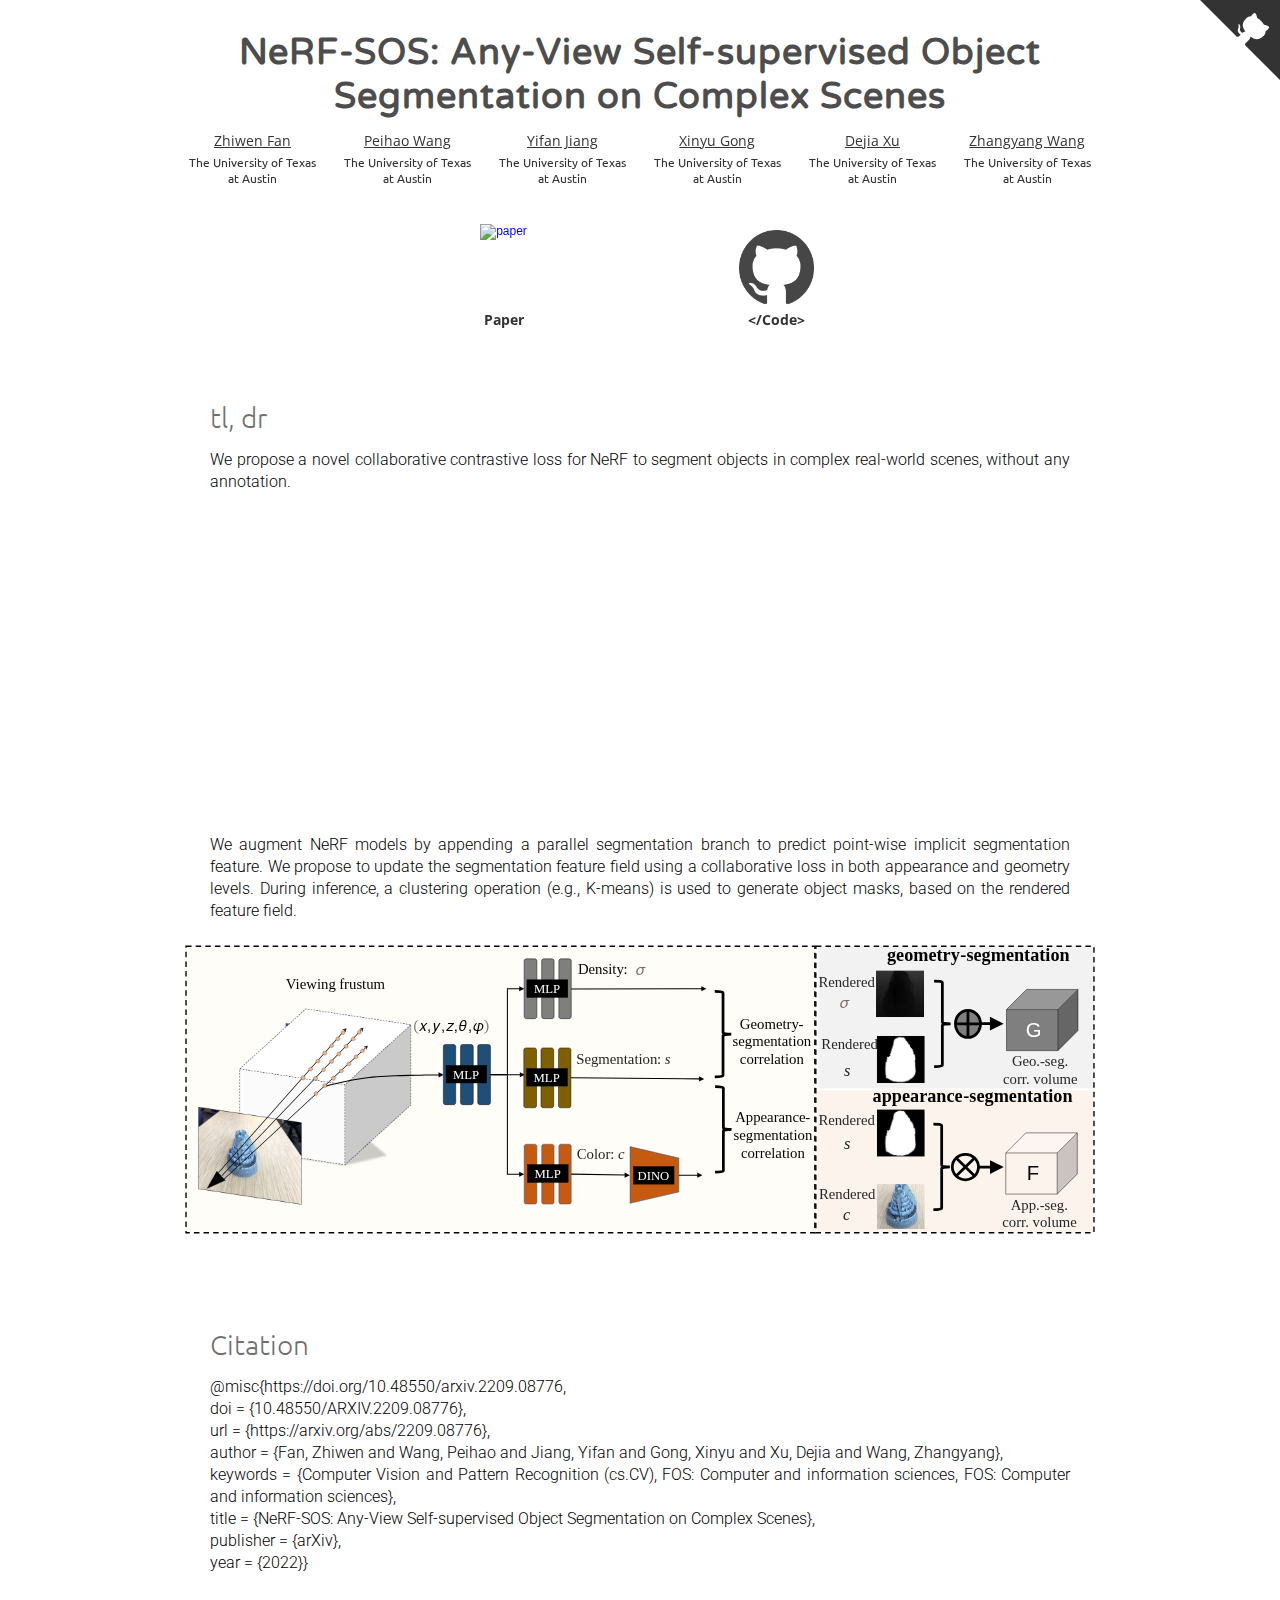
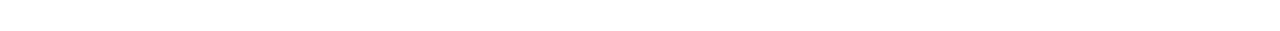
==== commit ad2a88a4: "Add files via upload" ====
--- a/index.html
+++ b/index.html
@@ -167,6 +167,11 @@
             class="link-block w-inline-block"><img
               src="./NeRF-SOS/5cae3b53b42ebb3dd4175a82_68747470733a2f2f7777772e69636f6e66696e6465722e636f6d2f646174612f69636f6e732f6f637469636f6e732f313032342f6d61726b2d6769746875622d3235362e706e67.png"
               alt="paper" class="paper_img image-8 github_icon_nerf_v2"></a></div>
+        <!-- <div class="column-2 w-col w-col-4 w-col-small-4 w-col-tiny-4"><a
+            href="https://drive.google.com/drive/folders/128yBriW1IG_3NJ5Rp7APSTZsJqdJdfc1?usp=sharing" target="_blank"
+            class="link-block w-inline-block"><img
+              src="./NeRF-SOS/5e7136849ee3b0a0c6a95151_database.svg" alt="paper"
+              class="paper_img image-8_nerf nerf_db_icon"></a></div> -->
       </div>
       <div class="paper_code_nerf w-row">
         <div class="w-col w-col-6 w-col-small-46 w-col-tiny-6">
@@ -175,54 +180,178 @@
         <div class="w-col w-col-6 w-col-small-6 w-col-tiny-6">
           <div class="text-block-2"><strong class="bold-text-nerf_v2">&lt;/Code&gt;</strong></div>
         </div>
+        <!-- <div class="w-col w-col-4 w-col-small-4 w-col-tiny-4">
+          <div class="text-block-2"><strong class="bold-text-nerf_v2">Data</strong></div>
+        </div> -->
       </div>
 
   <div data-anchor="slide1" class="section nerf_section">
     <div class="w-container" style="margin-top: 3em">
-      <h2 class="grey-heading_nerf">Abstract &amp; Method</h2>
-      <p class="paragraph-3 nerf_text" style="color:#000000">Neural volumetric representations have shown the potential that Multi-layer Perceptrons (MLPs) can be optimized with multi-view calibrated  images to represent scene geometry and appearance, without explicit 3D supervision. <br>
-         Object segmentation can enrich many downstream applications based on the learned radiance field. However, introducing hand-crafted segmentation to define regions of interest in a complex real-world scene is non-trivial and expensive as it acquires per view annotation. This paper carries out the exploration of self-supervised learning for object segmentation using NeRF for complex real-world scenes. Our framework, called NeRF with Self-supervised Object Segmentation NeRF-SOS, couples object segmentation and neural radiance field to segment objects in any view within a scene. By proposing a novel collaborative contrastive loss in both appearance and geometry levels, NeRF-SOS encourages NeRF models to distill compact geometry-aware segmentation clusters from their density fields and the self-supervised pre-trained 2D visual features. The self-supervised object segmentation framework can be applied to various NeRF models that both lead to photo-realistic rendering results and convincing segmentation maps for both indoor and outdoor scenarios.
-         <br>
-         Extensive results on the LLFF, Tank & Temple, and BlendedMVS datasets validate the effectiveness of NeRF-SOS. It consistently surpasses other 2D-based self-supervised baselines and predicts finer semantics masks than existing supervised counterparts..</p>
-
-          <div class="ui four column grid" style="display:inline-block">
-            <div class="row" style="display: flex; padding-top: 10px; padding-bottom: 0;">
-              <div class="column" style="display: flex; padding:0; width:25%"><video
-                      src="./NeRF-SOS/videos/flower_rgb.mp4" style="width:100%"
-                      loop autoplay muted playsinline></video></div>
-              <div class="column" style="display: flex; padding:0; width:25%"><video
-                      src="./NeRF-SOS/videos/flower_seg.mp4" style="width:100%"
-                      loop autoplay muted playsinline></video></div>
-              <div class="column" style="display: flex; padding:0; width:25%"><video
-                      src="./NeRF-SOS/videos/fortress_rgb.mp4" style="width:100%"
-                      loop autoplay muted playsinline></video></div>
-              <div class="column" style="display: flex; padding:0; width:25%"><video
-                      src="./NeRF-SOS/videos/fortress_seg.mp4" style="width:100%"
+      <h2 class="grey-heading_nerf">tl, dr</h2>
+      <p class="paragraph-3 nerf_text" style="color:#000000">We propose a novel collaborative contrastive loss for NeRF to segment objects in complex real-world scenes, without any annotation.
+          <div class="ui one column grid">
+            <div class="row">
+              <div class="column"><video
+                      src="./NeRF-SOS/videos/web_video_1.mp4" width="100%"
                       loop autoplay muted playsinline></video></div>
           </div>
-
-          <div class="nerf_pipeline_cols w-col w-col-12 w-col-tiny-tiny-stack" style="padding-left: 0; padding-right: 0;"><img
-            src="./NeRF-SOS/teaser.png"
-             class="nerf_volume_pipeline"></div>
+          <div class="ui one column grid">
+            <div class="row">
+              <div class="column"><video
+                      src="./NeRF-SOS/videos/web_video_2.mp4" width="100%"
+                      loop autoplay muted playsinline></video></div>
+          </div>
+
+          <!-- <div class="ui five column grid">
+            <div class="center aligned row" style="font-size: 1.2em;">
+                <div class="column" style="color:#000000"><b>Ours</b></div>
+                <div class="column" style="color:#000000" >Style3D</div>
+                <div class="column" style="color:#000000">Perceptual Loss</div>
+                <div class="column" style="color:#000000">MCCNet</div>
+                <div class="column" style="color:#000000">ReReVST</div> -->
+
+             <!-- <div class="row">
+              <div class="column"><video
+                      src="./NeRF-SOS/videos/truck_rgb.mp4" width="100%"
+                      loop autoplay muted playsinline></video></div>
+              <div class="column"><video
+                        src="./NeRF-SOS/videos/truck_seg.mp4" width="100%"
+                        loop autoplay muted playsinline></video></div>
+            </div> -->
+        <!-- </div> -->
+          <div class="nerf_pipeline_cols w-col w-col-12 w-col-tiny-tiny-stack"><img
+            src="./NeRF-SOS/web_teaser.svg"
+            sizes="(max-width: 479px) 92vw, (max-width: 767px) 94vw, (max-width: 991px) 465.328125px, 606.6640625px"
+            alt="" class="nerf_volume_pipeline"></div>
 
       <p class="paragraph-3 nerf_text" style="color:#000000">We augment NeRF models by appending a parallel segmentation
         branch to predict point-wise implicit segmentation feature. We propose to update the segmentation
         feature field using a collaborative loss in both appearance and geometry levels. During inference, a
         clustering operation (e.g., K-means) is used to generate object masks, based on the rendered feature
         field.</p>
-      <div class="columns-5 w-row" style="padding-left: 0; padding-right: 0;">
+      <div class="columns-5 w-row">
         <div class="nerf_pipeline_cols w-col w-col-12 w-col-tiny-tiny-stack"><img
             src="./NeRF-SOS/arc.svg"
             sizes="(max-width: 679px) 142vw "
             alt="" class="nerf_volume_pipeline"></div>
       </div>
-      </div>
-  </div>
+      <!-- <p class="paragraph-3 nerf_text" style="color:#000000">We introduce a Style Implicit Module (SIM) to the ordinary implicit representation, -->
+        <!-- and coin the later one as Content Implicit Module (CIM) in our framework. During the training process, the stylized -->
+        <!-- information and content scene are encoded as one continuous representation, and then fused by another Amalgamation Module (AM). </p> -->
     </div>
   </div>
+  <!-- <div class="white_section_nerf wf-section">
+    <div class="w-container">
+      <h2 class="grey-heading_nerf" style="margin-top: 3em">Results</h2>
+      <p class="paragraph-3 nerf_text nerf_results_text" style="color:#000000">Here are stylization results on NeRF-Synthetic and LLFF datasets.
+        We can see NeRF-SOS generates faithful and view-consistent results for new viewpoints, with rich textures across scenes and styles.</p>
+      <div>
+        <div class="video_class w-embed"><video width="100%" height="100%" muted="" controls="" loop=""
+            preload="metadata"
+            poster="./NeRF-SOS/overall_poster.png">
+            <source
+              src="./NeRF-SOS/overall.mp4"
+              type="video/mp4">
+            Your browser does not support the video tag.
+          </video></div>
+
+      </div> -->
+    </div>
+  </div>
 
 
   <div>
+    <!-- <h2 class="grey-heading_nerf" style="margin-top: 3em">Comparisons</h2>
+    <p class="paragraph-3 nerf_text" style="color:#000000">We provide more detailed comparisons among NeRF-SOS on NeRF, neural radiance based method (e.g. Style3D),
+      single-image-based style transfer method (e.g. Perceptual Loss) and video-based methods (e.g. MCCNet and ReReVST).
+
+      We can see that stylizations from image-based methods produce noisy and inconsistent stylization as they transfer styles based on single image.
+      Video-based methods generate moderate view-consistency results but failed to generate faithful textures.
+      Method in Style3D generates blur results as it still relies on convolution networks (a.k.a. hypernetwork)
+      to generate the MLP weights for the subsequent volume rendering.
+
+      Different from our pure implicit-based representation, Style3D requires CNNs and a hypernetwork to generate the model weights,
+      which requires a much large storage space than ours (125MB vs. 14MB).</p>
+    <div class="ui five column grid">
+        <div class="center aligned row" style="font-size: 1.2em;">
+            <div class="column" style="color:#000000"><b>Ours</b></div>
+            <div class="column" style="color:#000000" >Style3D</div>
+            <div class="column" style="color:#000000">Perceptual Loss</div>
+            <div class="column" style="color:#000000">MCCNet</div>
+            <div class="column" style="color:#000000">ReReVST</div>
+        </div>
+        <div class="row">
+            <div class="column"><video
+                    src="./NeRF-SOS/compare/ours_lego_thescream.mp4" width="100%"
+                    loop autoplay muted playsinline></video></div>
+            <div class="column"><video
+              src="./NeRF-SOS/compare/style3d_lego_thescream.mp4" width="100%"
+                    loop autoplay muted playsinline></video></div>
+            <div class="column"><video
+              src="./NeRF-SOS/compare/perceptual_lego_thescream.mp4" width="100%"
+                     loop autoplay muted playsinline></video></div>
+            <div class="column"><video
+              src="./NeRF-SOS/compare/mcc_lego_thescream.mp4" width="100%"
+                    loop autoplay muted playsinline></video></div>
+            <div class="column"><video
+              src="./NeRF-SOS/compare/rere_lego_thescream.mp4" width="100%"
+              loop autoplay muted playsinline></video></div>
+        </div>
+        <div class="row">
+          <div class="column"><video
+                  src="./NeRF-SOS/compare/ours_mic_starrynight.mp4" width="100%"
+                  loop autoplay muted playsinline></video></div>
+          <div class="column"><video
+            src="./NeRF-SOS/compare/style3d_mic_starrynight.mp4" width="100%"
+                  loop autoplay muted playsinline></video></div>
+          <div class="column"><video
+            src="./NeRF-SOS/compare/perceptual_mic_starrynight.mp4" width="100%"
+            loop autoplay muted playsinline></video></div>
+          <div class="column"><video
+            src="./NeRF-SOS/compare/mcc_mic_starrynight.mp4" width="100%"
+                  loop autoplay muted playsinline></video></div>
+          <div class="column"><video
+            src="./NeRF-SOS/compare/rere_mic_starrynight.mp4" width="100%"
+                    loop autoplay muted playsinline></video></div>
+      </div>
+
+      <div class="row">
+        <div class="column"><video
+                src="./NeRF-SOS/compare/ours_chair_rainprincess.mp4" width="100%"
+                loop autoplay muted playsinline></video></div>
+        <div class="column"><video
+          src="./NeRF-SOS/compare/style3d_chair_rainprincess.mp4" width="100%"
+                loop autoplay muted playsinline></video></div>
+        <div class="column"><video
+          src="./NeRF-SOS/compare/perceptual_chair_rainprincess.mp4" width="100%"
+                 loop autoplay muted playsinline></video></div>
+        <div class="column"><video
+          src="./NeRF-SOS/compare/mcc_chair_rainprincess.mp4" width="100%"
+                loop autoplay muted playsinline></video></div>
+        <div class="column"><video
+          src="./NeRF-SOS/compare/rere_chair_rainprincess.mp4" width="100%"
+                  loop autoplay muted playsinline></video></div>
+    </div>
+
+    <div class="row">
+      <div class="column"><video
+              src="./NeRF-SOS/compare/ours_room_thescream.mp4" width="100%"
+              loop autoplay muted playsinline></video></div>
+      <div class="column"><video
+        src="./NeRF-SOS/compare/style3d_room_thescream.mp4" width="100%"
+              loop autoplay muted playsinline></video></div>
+      <div class="column"><video
+        src="./NeRF-SOS/compare/perceptual_room_thescream.mp4" width="100%"
+               loop autoplay muted playsinline></video></div>
+      <div class="column"><video
+        src="./NeRF-SOS/compare/mcc_room_thescream.mp4" width="100%"
+              loop autoplay muted playsinline></video></div>
+      <div class="column"><video
+        src="./NeRF-SOS/compare/rere_room_thescream.mp4" width="100%"
+                loop autoplay muted playsinline></video></div>
+  </div>
+
+    </div> -->
 </div>
 
   <div class="white_section_nerf wf-section">
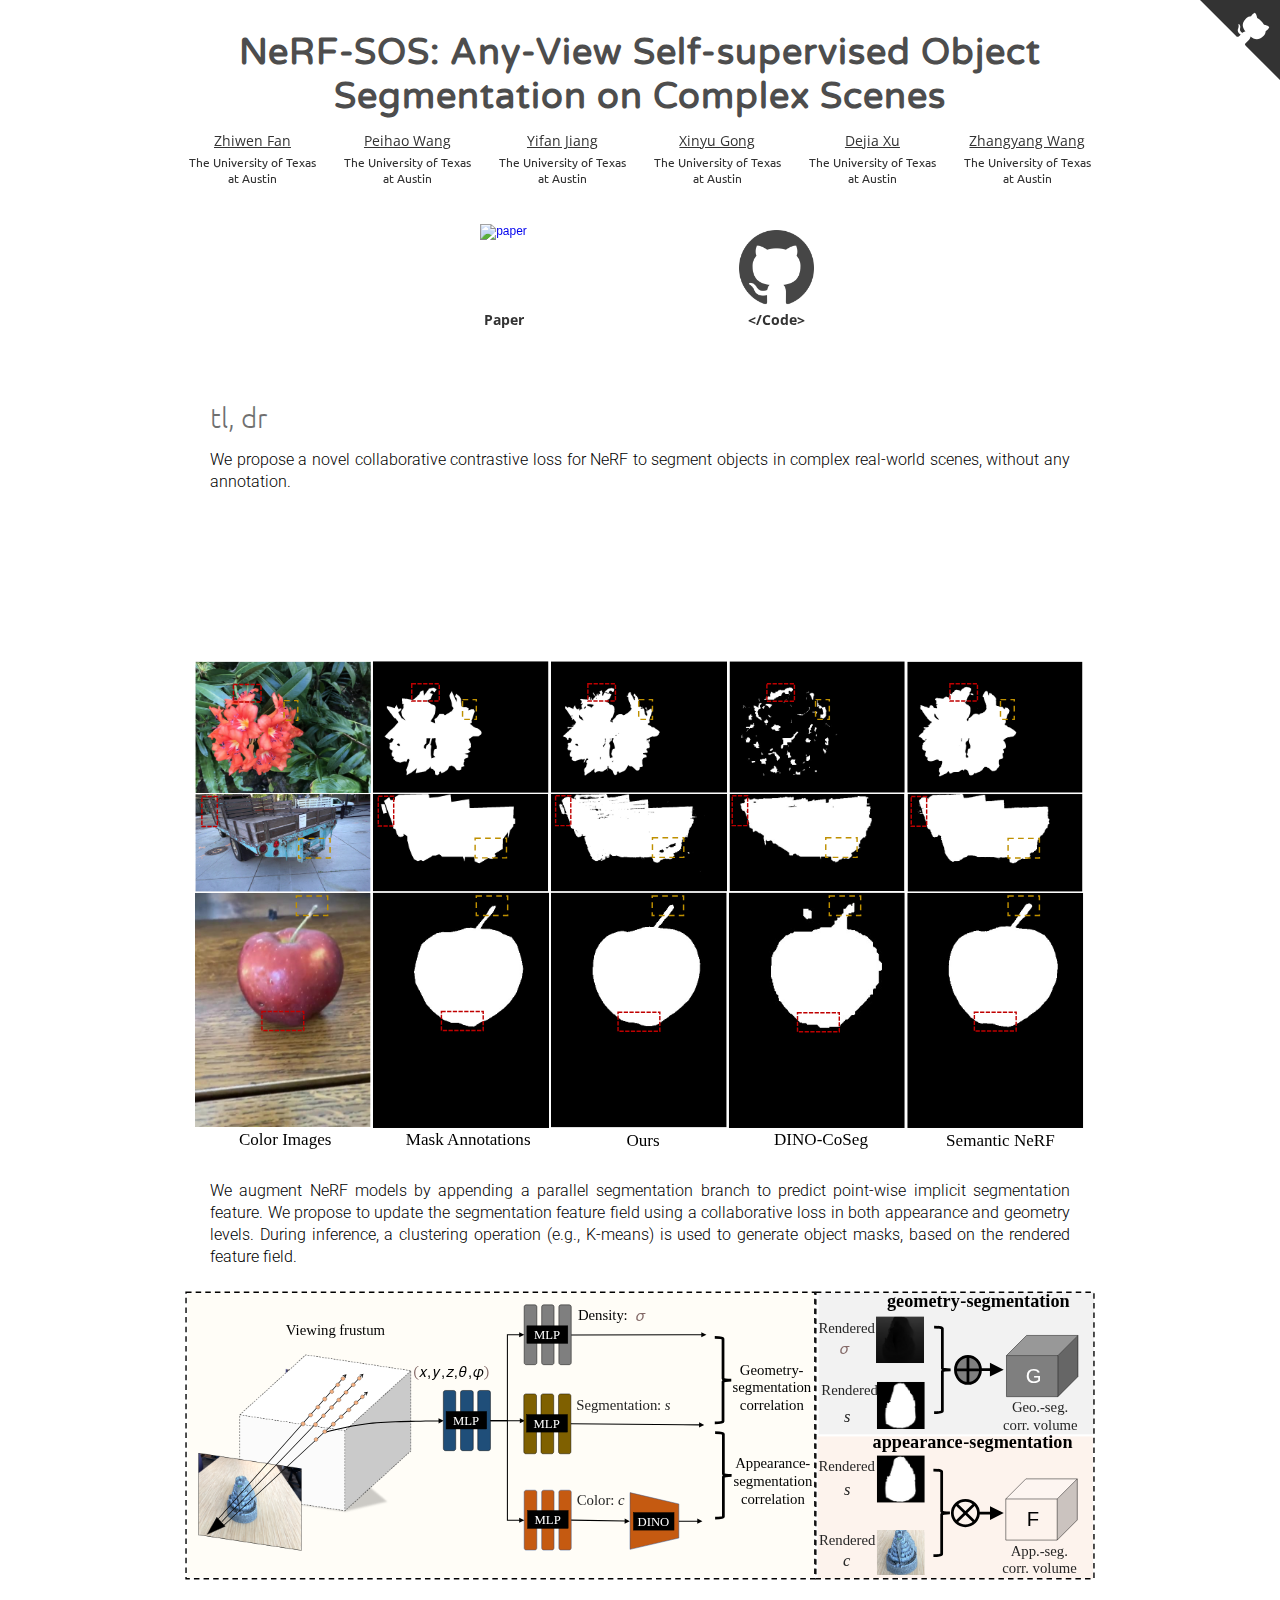
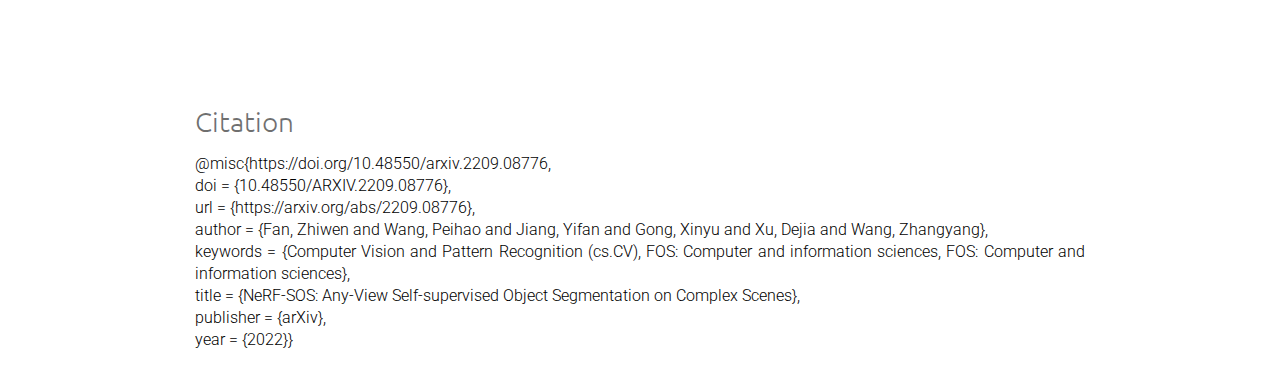
==== commit b9f5c1d8: "Add files via upload" ====
--- a/index.html
+++ b/index.html
@@ -192,13 +192,7 @@
           <div class="ui one column grid">
             <div class="row">
               <div class="column"><video
-                      src="./NeRF-SOS/videos/web_video_1.mp4" width="100%"
-                      loop autoplay muted playsinline></video></div>
-          </div>
-          <div class="ui one column grid">
-            <div class="row">
-              <div class="column"><video
-                      src="./NeRF-SOS/videos/web_video_2.mp4" width="100%"
+                      src="./NeRF-SOS/videos/view_consistency_combined.mp4" width="100%"
                       loop autoplay muted playsinline></video></div>
           </div>
 
